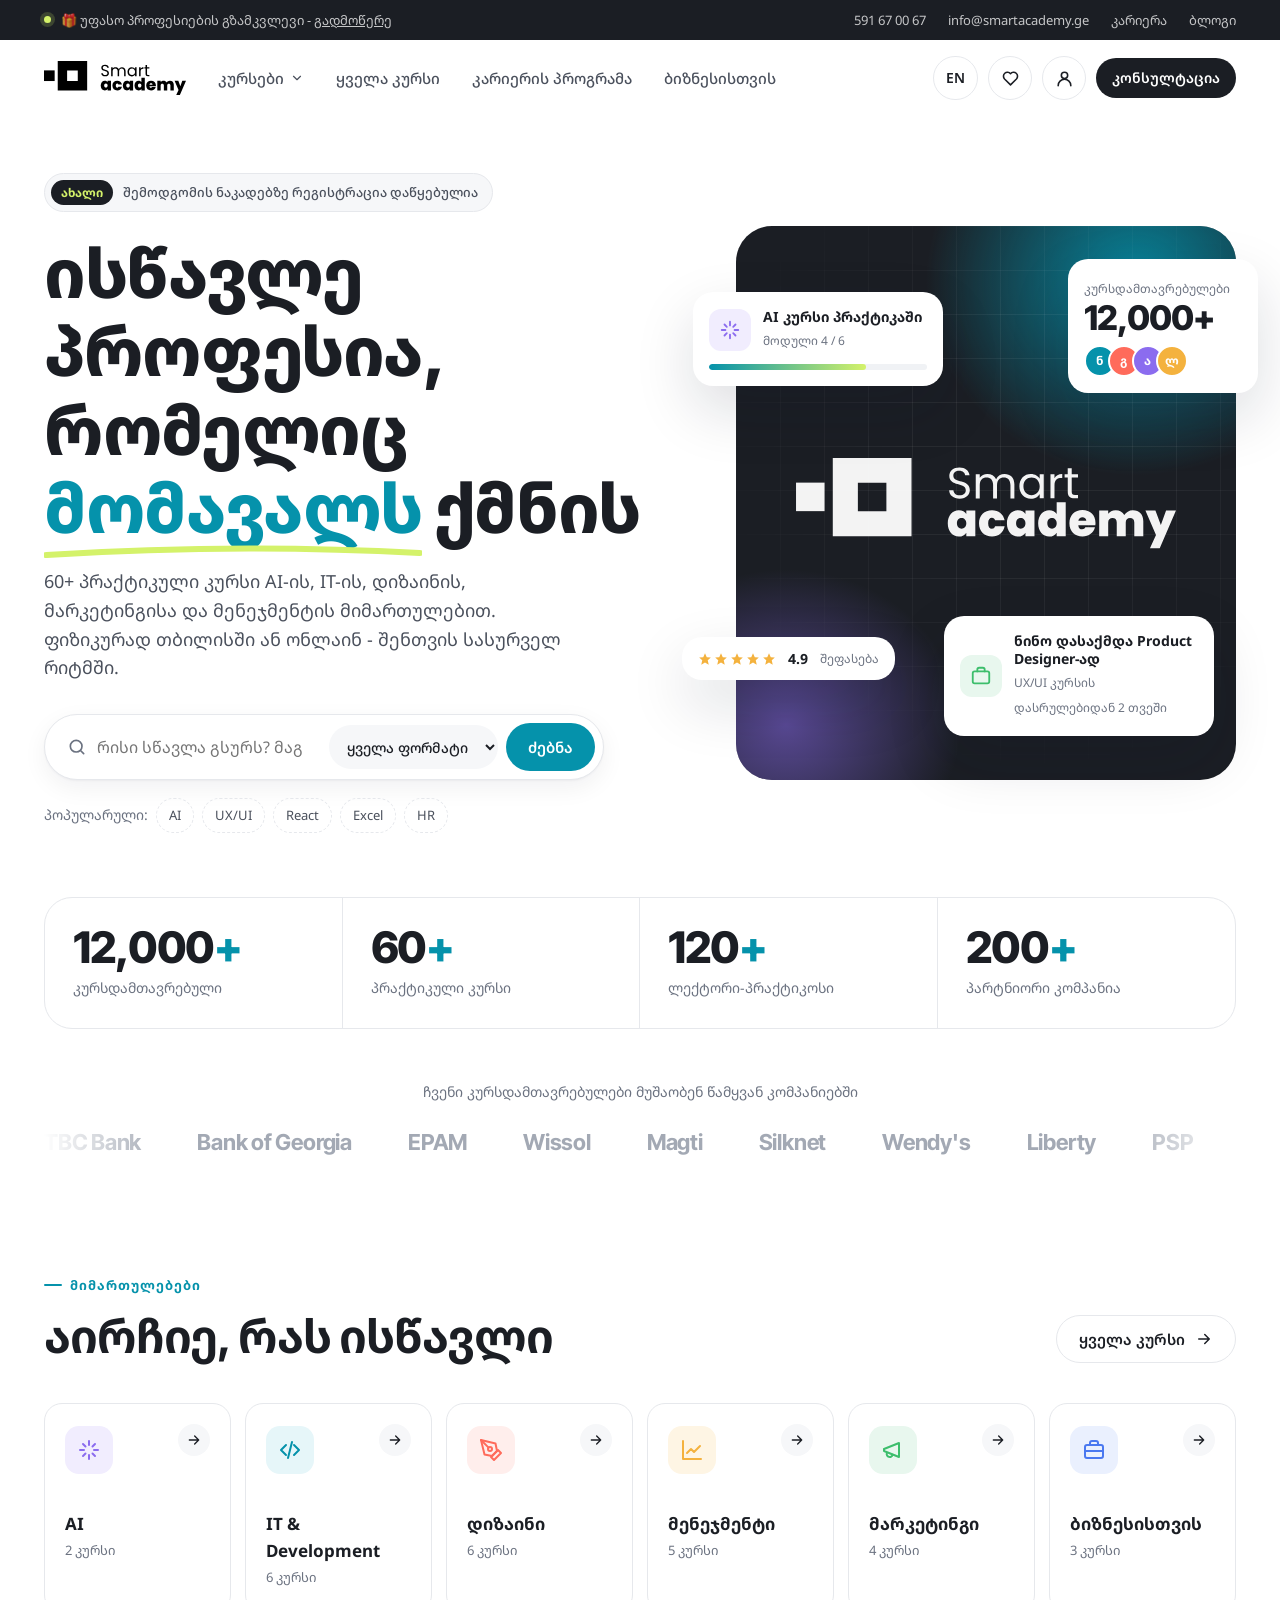
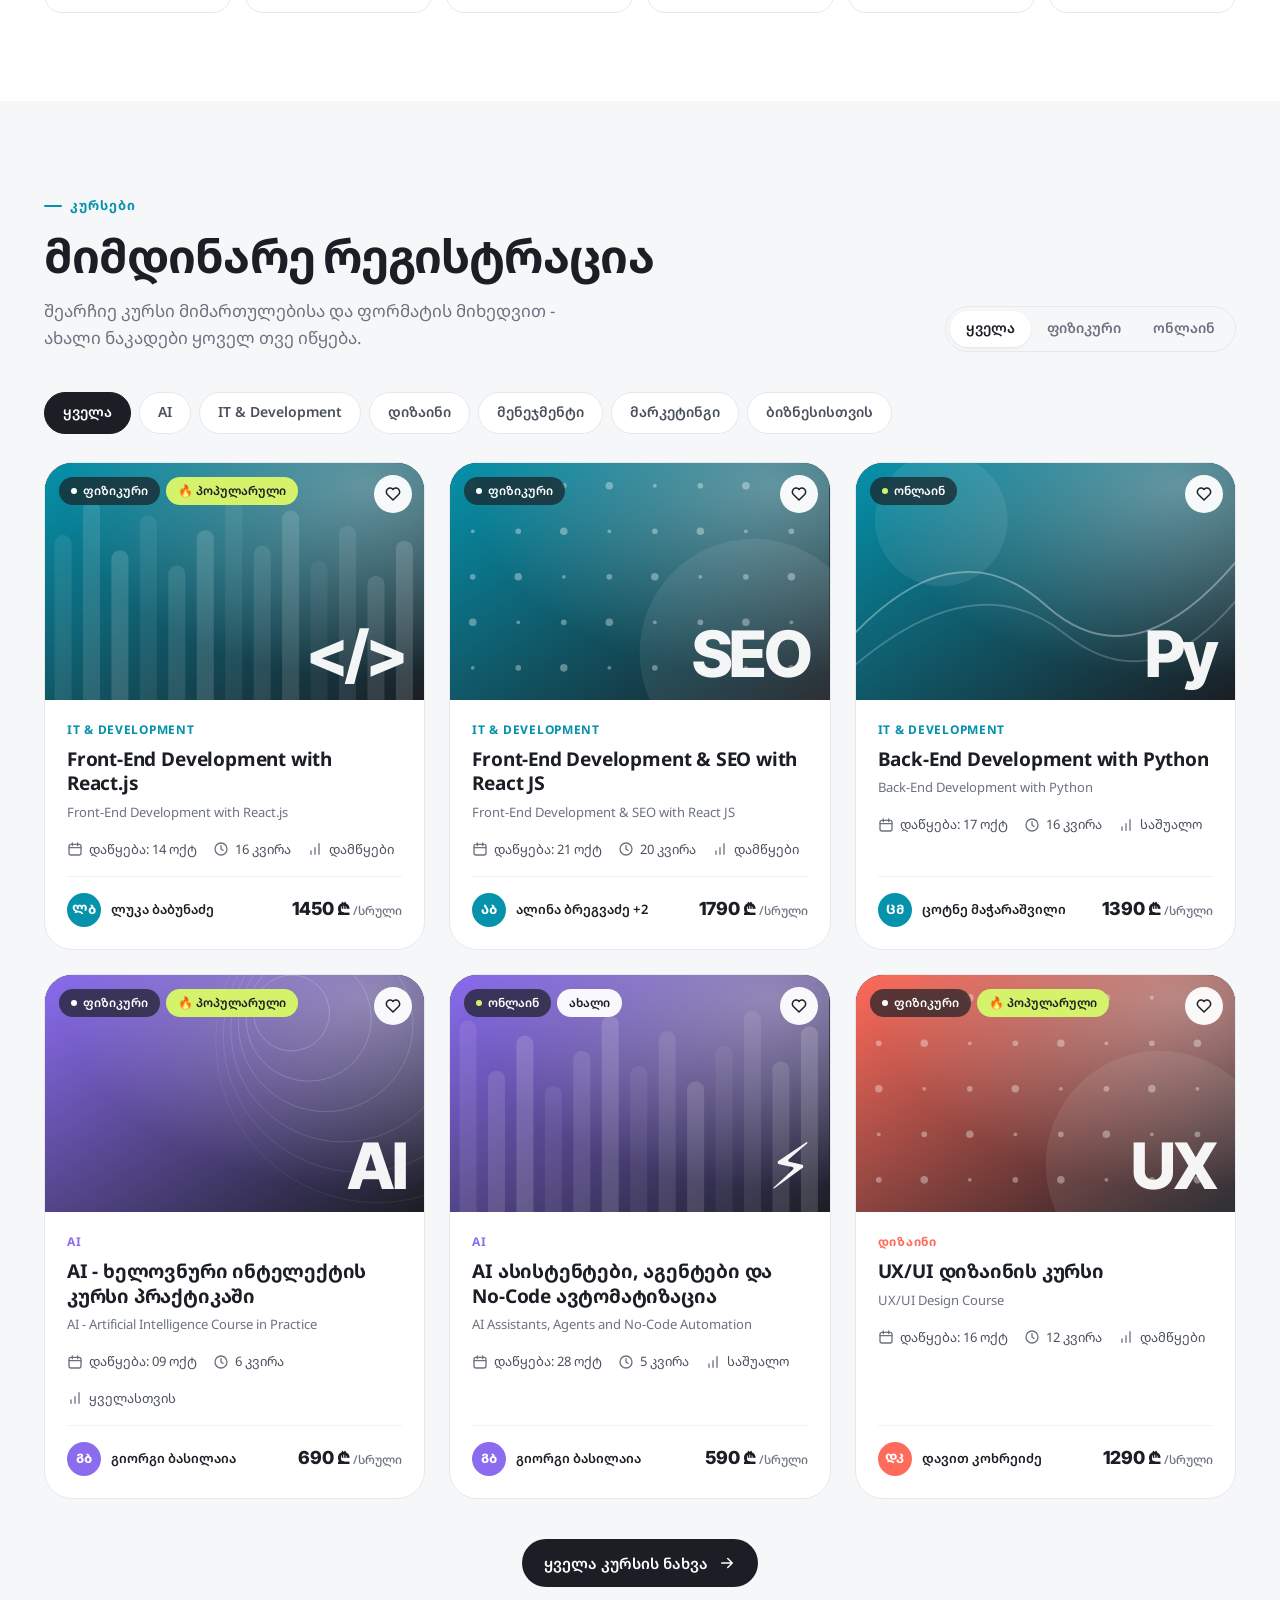
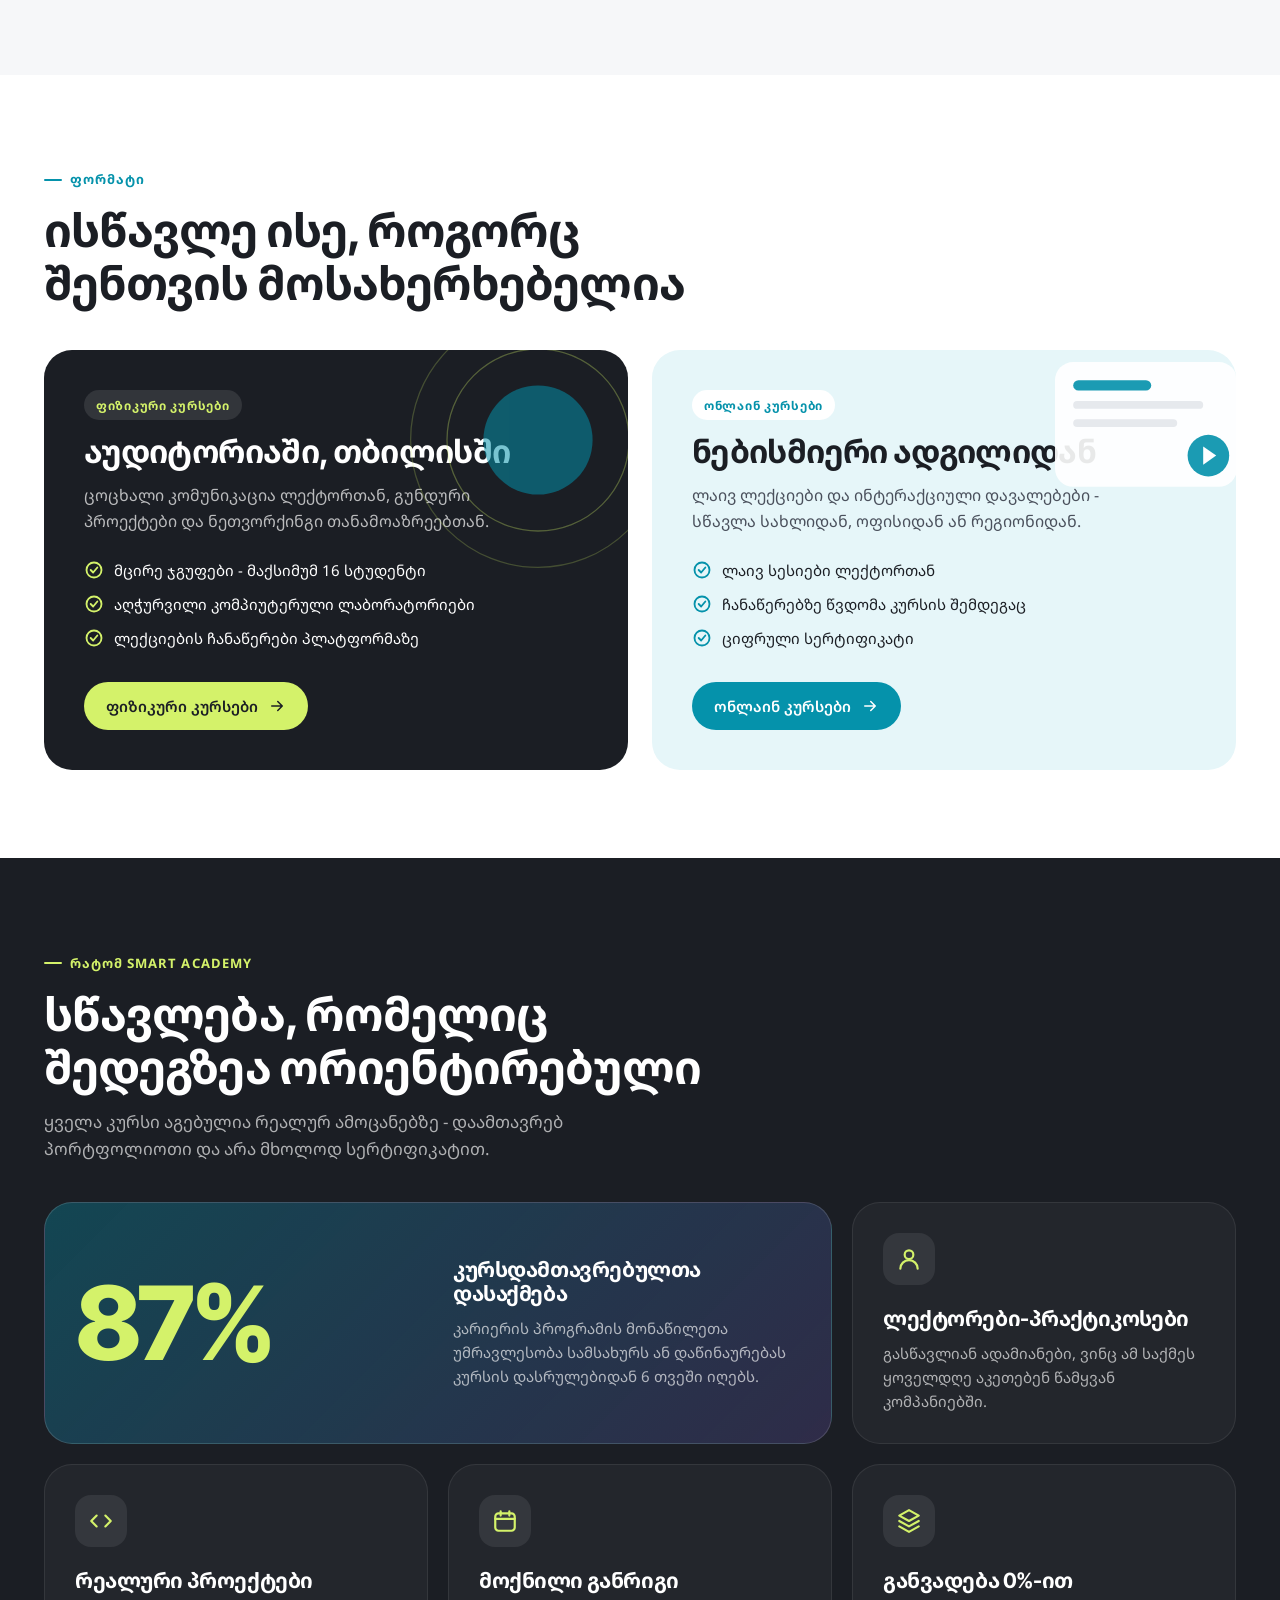
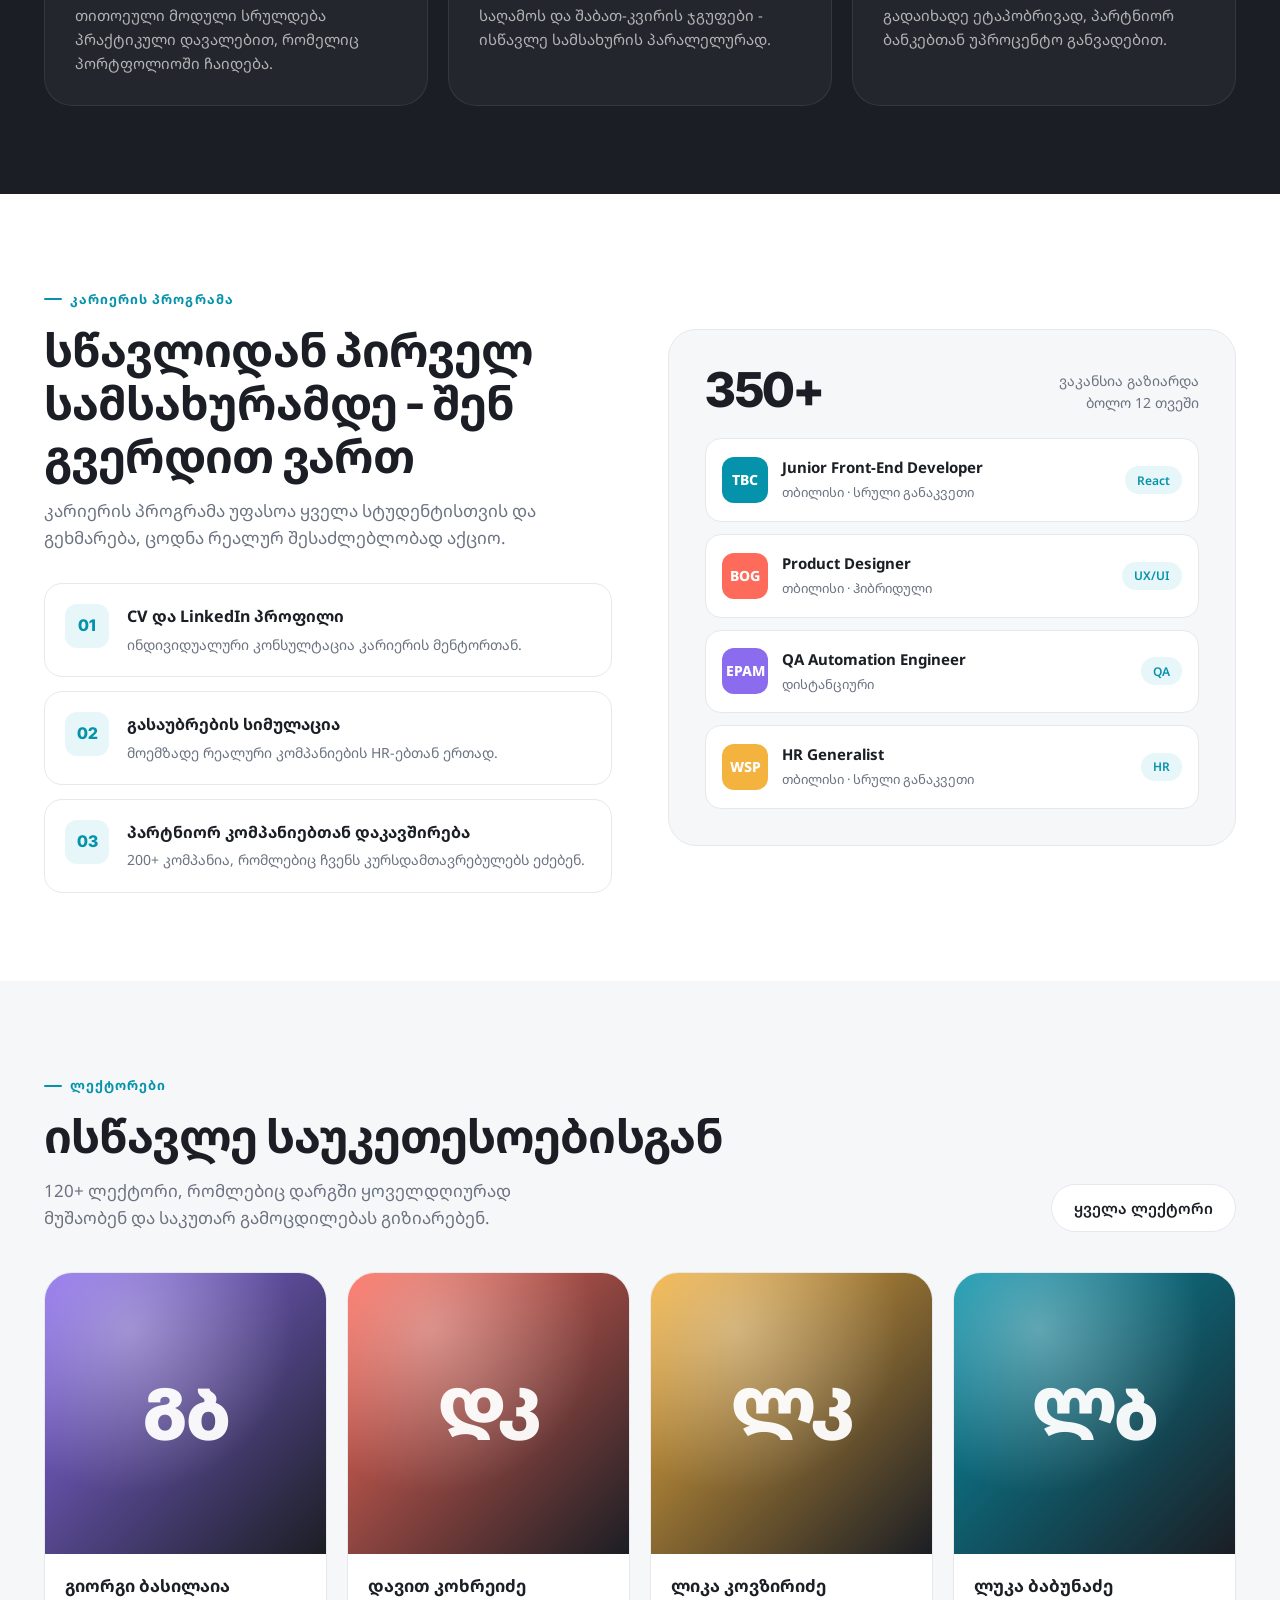
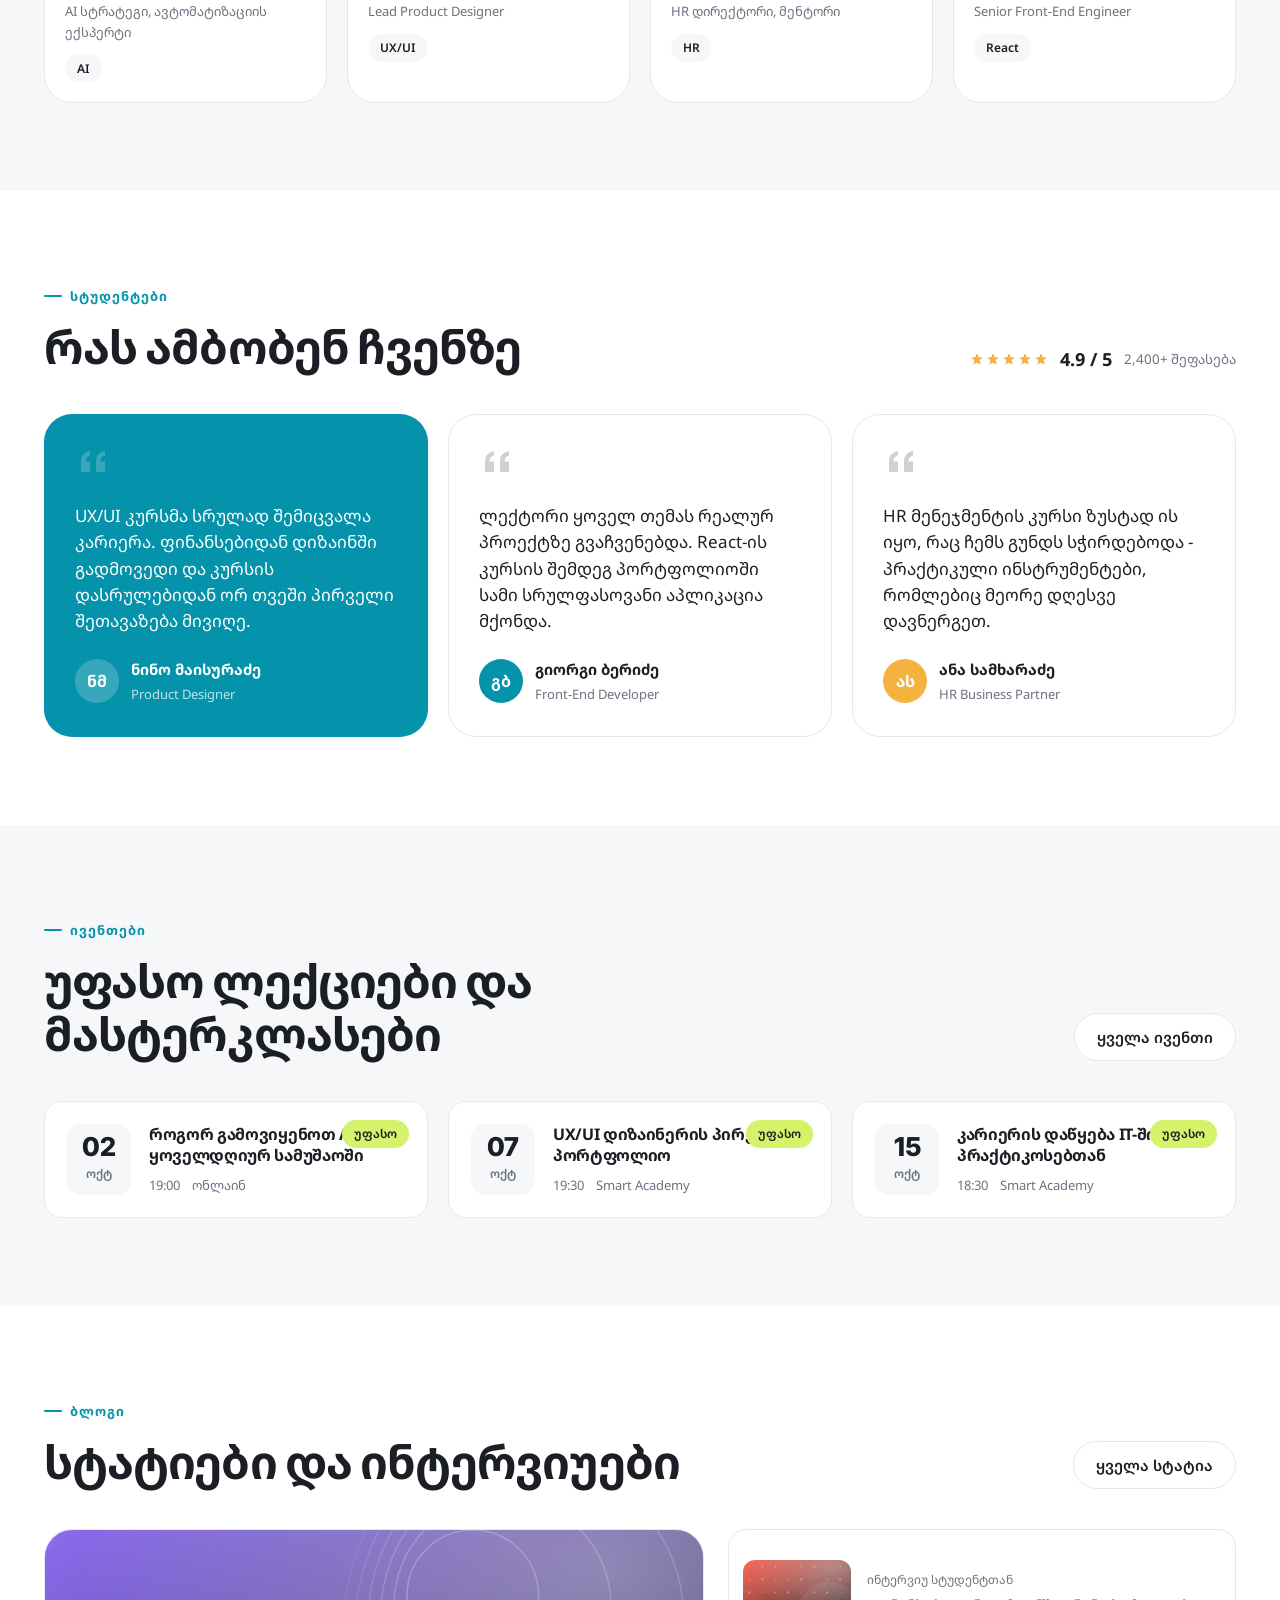
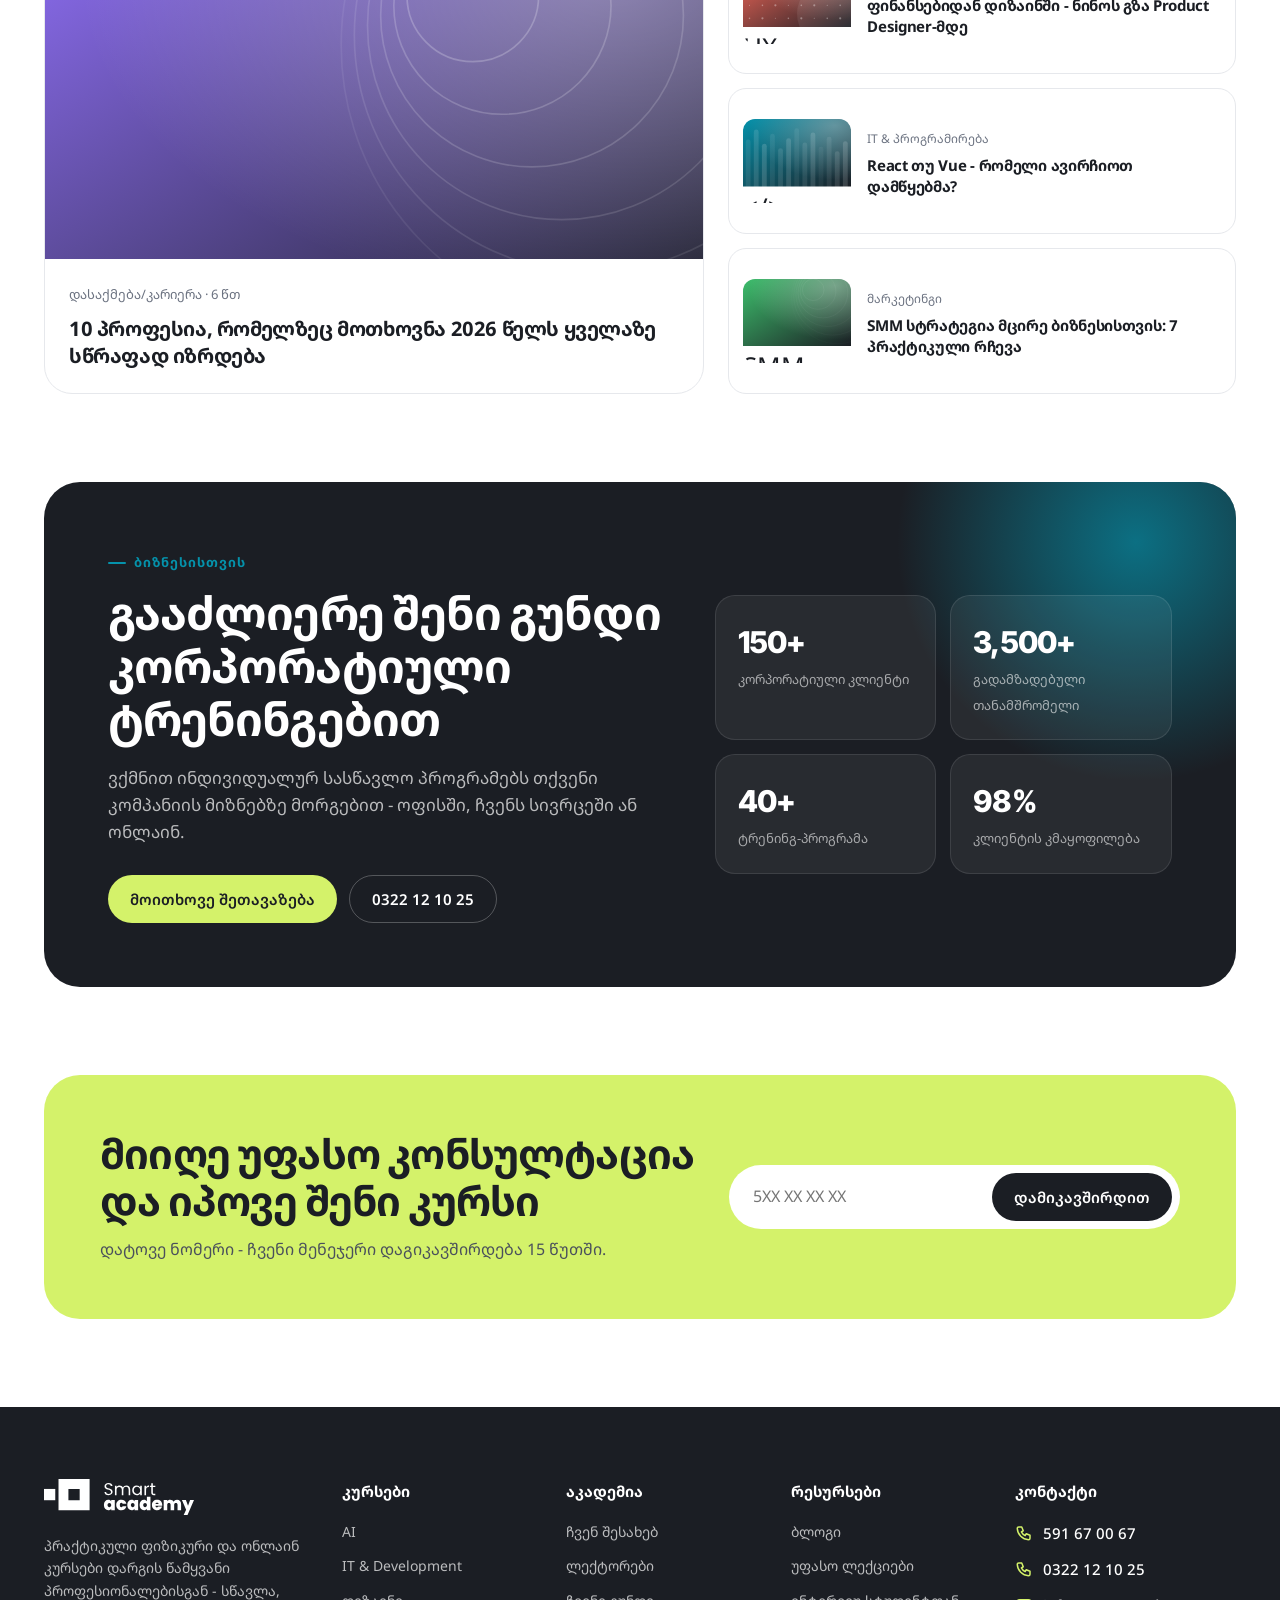
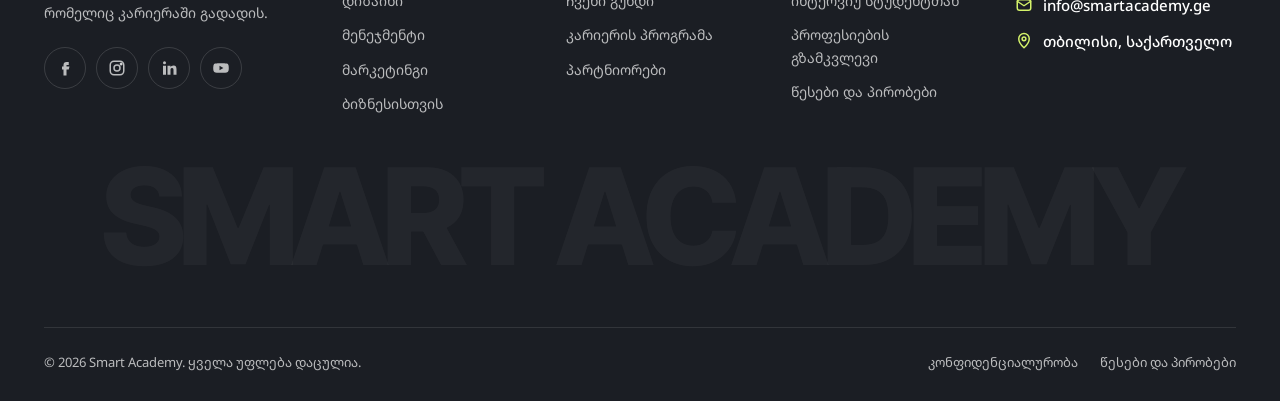
==== index.html @ 69d26c32 "Add Smart Academy website redesign Static, responsive redesign concept: homepage, course catalog wit" ====
<!doctype html>
<html lang="ka">
<head>
<meta charset="utf-8">
<meta name="viewport" content="width=device-width,initial-scale=1">
<title>Smart Academy - პრაქტიკული კურსები, რომლებიც კარიერაში გადადის</title>
<meta name="description" content="Smart Academy - ფიზიკური და ონლაინ კურსები AI, IT, დიზაინის, მარკეტინგისა და მენეჯმენტის მიმართულებით. ისწავლე დარგის წამყვანი პროფესიონალებისგან.">
<meta name="theme-color" content="#1B1E24">
<meta property="og:title" content="Smart Academy">
<meta property="og:description" content="პრაქტიკული ფიზიკური და ონლაინ კურსები დარგის წამყვანი პროფესიონალებისგან.">
<link rel="icon" href="assets/img/logo-bl.svg">
<link rel="preconnect" href="https://fonts.googleapis.com">
<link rel="preconnect" href="https://fonts.gstatic.com" crossorigin>
<link href="https://fonts.googleapis.com/css2?family=Inter+Tight:wght@500;600;700;800&family=Inter:wght@400;500;600;700&family=Noto+Sans+Georgian:wght@400;500;600;700;800&display=swap" rel="stylesheet">
<link rel="stylesheet" href="assets/css/app.css">
</head>
<body data-page="home">
<div id="site-header"></div>
<main>
  <!-- Hero -->
  <section class="hero">
    <div class="container hero-grid">
      <div>
        <span class="eyebrow"><span class="pill">ახალი</span> შემოდგომის ნაკადებზე რეგისტრაცია დაწყებულია</span>
        <h1>ისწავლე პროფესია, რომელიც <span class="hl">მომავალს<svg viewBox="0 0 300 14" preserveAspectRatio="none" aria-hidden="true"><path d="M2 10 Q 150 -2 298 8" fill="none" stroke="currentColor" stroke-width="6" stroke-linecap="round"/></svg></span> ქმნის</h1>
        <p class="lead">60+ პრაქტიკული კურსი AI-ის, IT-ის, დიზაინის, მარკეტინგისა და მენეჯმენტის მიმართულებით. ფიზიკურად თბილისში ან ონლაინ - შენთვის სასურველ რიტმში.</p>
        <form class="search" action="courses.html" role="search">
          <svg viewBox="0 0 24 24" fill="none" stroke="currentColor" stroke-width="2" stroke-linecap="round"><circle cx="11" cy="11" r="7"/><path d="m20 20-3.5-3.5"/></svg>
          <label class="sr-only" for="q">კურსის ძებნა</label>
          <input id="q" name="q" type="search" placeholder="რისი სწავლა გსურს? მაგ. UX/UI, Python, SMM" autocomplete="off">
          <select name="format" aria-label="ფორმატი"><option value="">ყველა ფორმატი</option><option value="offline">ფიზიკური</option><option value="online">ონლაინ</option></select>
          <button class="btn btn-primary" type="submit">ძებნა</button>
        </form>
        <div class="hero-tags">პოპულარული: <a href="courses.html?q=AI">AI</a><a href="courses.html?q=UX">UX/UI</a><a href="courses.html?q=React">React</a><a href="courses.html?q=Excel">Excel</a><a href="courses.html?q=HR">HR</a></div>
      </div>
      <div class="hero-visual" aria-hidden="true">
        <div class="hv-main"><div class="hv-grid"></div><img class="hv-logo" src="assets/img/logo-wt.svg" alt=""></div>
        <div class="hv-card c1"><div class="hv-row"><span class="hv-ic" style="background:#F1EDFE;color:#8B6CEF"><svg viewBox="0 0 24 24" fill="none" stroke="currentColor" stroke-width="2" stroke-linecap="round"><path d="M12 3v4M12 17v4M3 12h4M17 12h4M6 6l2.5 2.5M15.5 15.5 18 18M6 18l2.5-2.5M15.5 8.5 18 6"/></svg></span><div><b>AI კურსი პრაქტიკაში</b><small>მოდული 4 / 6</small></div></div><div class="hv-progress"><span></span></div></div>
        <div class="hv-card c2"><small>კურსდამთავრებულები</small><div class="hv-big">12,000+</div><div class="avatars" style="margin-top:10px"><span style="background:#0592AB">ნ</span><span style="background:#FF6B5B">გ</span><span style="background:#8B6CEF">ა</span><span style="background:#F4B23E">ლ</span></div></div>
        <div class="hv-card c3"><div class="hv-row"><span class="hv-ic" style="background:#E8F7EE;color:#3DBE6C"><svg viewBox="0 0 24 24" fill="none" stroke="currentColor" stroke-width="2" stroke-linecap="round" stroke-linejoin="round"><rect x="3" y="7" width="18" height="13" rx="2"/><path d="M8 7V5a2 2 0 0 1 2-2h4a2 2 0 0 1 2 2v2"/></svg></span><div><b>ნინო დასაქმდა Product Designer-ად</b><small>UX/UI კურსის დასრულებიდან 2 თვეში</small></div></div></div>
        <div class="hv-card c4"><div class="hv-row"><div class="stars"><svg viewBox="0 0 24 24" fill="currentColor"><path d="m12 2 3 7 7 .6-5.3 4.7L18.4 22 12 18l-6.4 4 1.7-7.7L2 9.6 9 9z"/></svg><svg viewBox="0 0 24 24" fill="currentColor"><path d="m12 2 3 7 7 .6-5.3 4.7L18.4 22 12 18l-6.4 4 1.7-7.7L2 9.6 9 9z"/></svg><svg viewBox="0 0 24 24" fill="currentColor"><path d="m12 2 3 7 7 .6-5.3 4.7L18.4 22 12 18l-6.4 4 1.7-7.7L2 9.6 9 9z"/></svg><svg viewBox="0 0 24 24" fill="currentColor"><path d="m12 2 3 7 7 .6-5.3 4.7L18.4 22 12 18l-6.4 4 1.7-7.7L2 9.6 9 9z"/></svg><svg viewBox="0 0 24 24" fill="currentColor"><path d="m12 2 3 7 7 .6-5.3 4.7L18.4 22 12 18l-6.4 4 1.7-7.7L2 9.6 9 9z"/></svg></div><b>4.9</b><small>შეფასება</small></div></div>
      </div>
    </div>
  </section>
  <!-- Stats -->
  <section class="stats">
    <div class="container">
      <div class="stats-grid reveal">
        <div class="stat"><div class="num" data-count="12000">12,000<em>+</em></div><p>კურსდამთავრებული</p></div>
        <div class="stat"><div class="num">60<em>+</em></div><p>პრაქტიკული კურსი</p></div>
        <div class="stat"><div class="num">120<em>+</em></div><p>ლექტორი-პრაქტიკოსი</p></div>
        <div class="stat"><div class="num">200<em>+</em></div><p>პარტნიორი კომპანია</p></div>
      </div>
    </div>
  </section>
  <!-- Partners -->
  <section class="partners">
    <div class="container">
      <p class="partners-label">ჩვენი კურსდამთავრებულები მუშაობენ წამყვან კომპანიებში</p>
      <div class="marquee"><div class="marquee-track" id="marquee"></div></div>
    </div>
  </section>
  <!-- Categories -->
  <section class="section">
    <div class="container">
      <div class="section-head reveal">
        <div><span class="kicker">მიმართულებები</span><h2>აირჩიე, რას ისწავლი</h2></div>
        <a class="btn btn-ghost" href="courses.html">ყველა კურსი <svg viewBox="0 0 24 24" fill="none" stroke="currentColor" stroke-width="2" stroke-linecap="round" stroke-linejoin="round"><path d="M5 12h14M13 6l6 6-6 6"/></svg></a>
      </div>
      <div class="cats" id="cats"></div>
    </div>
  </section>
  <!-- Featured courses -->
  <section class="section section-soft" id="courses">
    <div class="container">
      <div class="section-head reveal">
        <div><span class="kicker">კურსები</span><h2>მიმდინარე რეგისტრაცია</h2><p class="sub">შეარჩიე კურსი მიმართულებისა და ფორმატის მიხედვით - ახალი ნაკადები ყოველ თვე იწყება.</p></div>
        <div class="seg" role="tablist" aria-label="ფორმატი"><button class="active" data-format="">ყველა</button><button data-format="offline">ფიზიკური</button><button data-format="online">ონლაინ</button></div>
      </div>
      <div class="tabs reveal" id="home-tabs" style="margin-bottom:28px"></div>
      <div class="courses" id="home-courses"></div>
      <div class="center mt-40"><a class="btn btn-dark" href="courses.html">ყველა კურსის ნახვა <svg viewBox="0 0 24 24" fill="none" stroke="currentColor" stroke-width="2" stroke-linecap="round" stroke-linejoin="round"><path d="M5 12h14M13 6l6 6-6 6"/></svg></a></div>
    </div>
  </section>
  <!-- Formats -->
  <section class="section">
    <div class="container">
      <div class="section-head reveal"><div><span class="kicker">ფორმატი</span><h2>ისწავლე ისე, როგორც შენთვის მოსახერხებელია</h2></div></div>
      <div class="formats">
        <div class="format format-offline reveal">
          <svg class="deco" viewBox="0 0 200 200" aria-hidden="true"><circle cx="100" cy="100" r="98" fill="none" stroke="#D4F26A" stroke-opacity=".25"/><circle cx="100" cy="100" r="70" fill="none" stroke="#D4F26A" stroke-opacity=".35"/><circle cx="100" cy="100" r="42" fill="#0592AB" fill-opacity=".6"/></svg>
          <span class="format-label">ფიზიკური კურსები</span>
          <h3>აუდიტორიაში, თბილისში</h3>
          <p>ცოცხალი კომუნიკაცია ლექტორთან, გუნდური პროექტები და ნეთვორქინგი თანამოაზრეებთან.</p>
          <ul>
            <li><svg viewBox="0 0 24 24" fill="none" stroke="currentColor" stroke-width="2.2" stroke-linecap="round" stroke-linejoin="round"><circle cx="12" cy="12" r="9"/><path d="m8 12 3 3 5-6"/></svg>მცირე ჯგუფები - მაქსიმუმ 16 სტუდენტი</li>
            <li><svg viewBox="0 0 24 24" fill="none" stroke="currentColor" stroke-width="2.2" stroke-linecap="round" stroke-linejoin="round"><circle cx="12" cy="12" r="9"/><path d="m8 12 3 3 5-6"/></svg>აღჭურვილი კომპიუტერული ლაბორატორიები</li>
            <li><svg viewBox="0 0 24 24" fill="none" stroke="currentColor" stroke-width="2.2" stroke-linecap="round" stroke-linejoin="round"><circle cx="12" cy="12" r="9"/><path d="m8 12 3 3 5-6"/></svg>ლექციების ჩანაწერები პლატფორმაზე</li>
          </ul>
          <a class="btn btn-lime" href="courses.html?format=offline">ფიზიკური კურსები <svg viewBox="0 0 24 24" fill="none" stroke="currentColor" stroke-width="2" stroke-linecap="round" stroke-linejoin="round"><path d="M5 12h14M13 6l6 6-6 6"/></svg></a>
        </div>
        <div class="format format-online reveal">
          <svg class="deco" viewBox="0 0 200 200" aria-hidden="true"><rect x="30" y="40" width="140" height="96" rx="14" fill="#fff"/><rect x="44" y="54" width="60" height="8" rx="4" fill="#0592AB"/><rect x="44" y="70" width="100" height="6" rx="3" fill="#E6E8EC"/><rect x="44" y="84" width="80" height="6" rx="3" fill="#E6E8EC"/><circle cx="148" cy="112" r="16" fill="#0592AB"/><path d="m144 105 10 7-10 7z" fill="#fff"/></svg>
          <span class="format-label">ონლაინ კურსები</span>
          <h3>ნებისმიერი ადგილიდან</h3>
          <p>ლაივ ლექციები და ინტერაქციული დავალებები - სწავლა სახლიდან, ოფისიდან ან რეგიონიდან.</p>
          <ul>
            <li><svg viewBox="0 0 24 24" fill="none" stroke="currentColor" stroke-width="2.2" stroke-linecap="round" stroke-linejoin="round"><circle cx="12" cy="12" r="9"/><path d="m8 12 3 3 5-6"/></svg>ლაივ სესიები ლექტორთან</li>
            <li><svg viewBox="0 0 24 24" fill="none" stroke="currentColor" stroke-width="2.2" stroke-linecap="round" stroke-linejoin="round"><circle cx="12" cy="12" r="9"/><path d="m8 12 3 3 5-6"/></svg>ჩანაწერებზე წვდომა კურსის შემდეგაც</li>
            <li><svg viewBox="0 0 24 24" fill="none" stroke="currentColor" stroke-width="2.2" stroke-linecap="round" stroke-linejoin="round"><circle cx="12" cy="12" r="9"/><path d="m8 12 3 3 5-6"/></svg>ციფრული სერტიფიკატი</li>
          </ul>
          <a class="btn btn-primary" href="courses.html?format=online">ონლაინ კურსები <svg viewBox="0 0 24 24" fill="none" stroke="currentColor" stroke-width="2" stroke-linecap="round" stroke-linejoin="round"><path d="M5 12h14M13 6l6 6-6 6"/></svg></a>
        </div>
      </div>
    </div>
  </section>
  <!-- Why -->
  <section class="section section-dark">
    <div class="container">
      <div class="section-head reveal"><div><span class="kicker">რატომ Smart Academy</span><h2>სწავლება, რომელიც შედეგზეა ორიენტირებული</h2><p class="sub">ყველა კურსი აგებულია რეალურ ამოცანებზე - დაამთავრებ პორტფოლიოთი და არა მხოლოდ სერტიფიკატით.</p></div></div>
      <div class="why">
        <div class="why-card wide reveal"><div><div class="big-num">87%</div></div><div><h3>კურსდამთავრებულთა დასაქმება</h3><p>კარიერის პროგრამის მონაწილეთა უმრავლესობა სამსახურს ან დაწინაურებას კურსის დასრულებიდან 6 თვეში იღებს.</p></div></div>
        <div class="why-card reveal"><div class="ic"><svg viewBox="0 0 24 24" fill="none" stroke="currentColor" stroke-width="2" stroke-linecap="round" stroke-linejoin="round"><circle cx="12" cy="8" r="4"/><path d="M4 21a8 8 0 0 1 16 0"/></svg></div><h3>ლექტორები-პრაქტიკოსები</h3><p>გასწავლიან ადამიანები, ვინც ამ საქმეს ყოველდღე აკეთებენ წამყვან კომპანიებში.</p></div>
        <div class="why-card reveal"><div class="ic"><svg viewBox="0 0 24 24" fill="none" stroke="currentColor" stroke-width="2" stroke-linecap="round" stroke-linejoin="round"><path d="m8 7-5 5 5 5M16 7l5 5-5 5"/></svg></div><h3>რეალური პროექტები</h3><p>თითოეული მოდული სრულდება პრაქტიკული დავალებით, რომელიც პორტფოლიოში ჩაიდება.</p></div>
        <div class="why-card reveal"><div class="ic"><svg viewBox="0 0 24 24" fill="none" stroke="currentColor" stroke-width="2" stroke-linecap="round" stroke-linejoin="round"><rect x="3" y="5" width="18" height="16" rx="3"/><path d="M8 3v4M16 3v4M3 10h18"/></svg></div><h3>მოქნილი განრიგი</h3><p>საღამოს და შაბათ-კვირის ჯგუფები - ისწავლე სამსახურის პარალელურად.</p></div>
        <div class="why-card reveal"><div class="ic"><svg viewBox="0 0 24 24" fill="none" stroke="currentColor" stroke-width="2" stroke-linecap="round" stroke-linejoin="round"><path d="M12 2 3 7l9 5 9-5-9-5Z"/><path d="M3 17l9 5 9-5M3 12l9 5 9-5"/></svg></div><h3>განვადება 0%-ით</h3><p>გადაიხადე ეტაპობრივად, პარტნიორ ბანკებთან უპროცენტო განვადებით.</p></div>
      </div>
    </div>
  </section>
  <!-- Career -->
  <section class="section" id="career">
    <div class="container career">
      <div class="reveal">
        <span class="kicker">კარიერის პროგრამა</span>
        <h2 class="h2">სწავლიდან პირველ სამსახურამდე - შენ გვერდით ვართ</h2>
        <p class="sub" style="color:var(--muted);margin-top:14px;font-size:17px">კარიერის პროგრამა უფასოა ყველა სტუდენტისთვის და გეხმარება, ცოდნა რეალურ შესაძლებლობად აქციო.</p>
        <div class="steps">
          <div class="step"><span class="n">01</span><div><b>CV და LinkedIn პროფილი</b><p>ინდივიდუალური კონსულტაცია კარიერის მენტორთან.</p></div></div>
          <div class="step"><span class="n">02</span><div><b>გასაუბრების სიმულაცია</b><p>მოემზადე რეალური კომპანიების HR-ებთან ერთად.</p></div></div>
          <div class="step"><span class="n">03</span><div><b>პარტნიორ კომპანიებთან დაკავშირება</b><p>200+ კომპანია, რომლებიც ჩვენს კურსდამთავრებულებს ეძებენ.</p></div></div>
        </div>
      </div>
      <div class="career-visual reveal">
        <div class="kpi"><b>350+</b><small>ვაკანსია გაზიარდა ბოლო 12 თვეში</small></div>
        <div class="job"><span class="logo-box" style="background:#0592AB">TBC</span><div><b>Junior Front-End Developer</b><small>თბილისი · სრული განაკვეთი</small></div><span class="chip">React</span></div>
        <div class="job"><span class="logo-box" style="background:#FF6B5B">BOG</span><div><b>Product Designer</b><small>თბილისი · ჰიბრიდული</small></div><span class="chip">UX/UI</span></div>
        <div class="job"><span class="logo-box" style="background:#8B6CEF">EPAM</span><div><b>QA Automation Engineer</b><small>დისტანციური</small></div><span class="chip">QA</span></div>
        <div class="job"><span class="logo-box" style="background:#F4B23E">WSP</span><div><b>HR Generalist</b><small>თბილისი · სრული განაკვეთი</small></div><span class="chip">HR</span></div>
      </div>
    </div>
  </section>
  <!-- Lecturers -->
  <section class="section section-soft" id="lecturers">
    <div class="container">
      <div class="section-head reveal"><div><span class="kicker">ლექტორები</span><h2>ისწავლე საუკეთესოებისგან</h2><p class="sub">120+ ლექტორი, რომლებიც დარგში ყოველდღიურად მუშაობენ და საკუთარ გამოცდილებას გიზიარებენ.</p></div><a class="btn btn-ghost" href="#">ყველა ლექტორი</a></div>
      <div class="lecturers" id="lecturers-grid"></div>
    </div>
  </section>
  <!-- Testimonials -->
  <section class="section">
    <div class="container">
      <div class="section-head reveal"><div><span class="kicker">სტუდენტები</span><h2>რას ამბობენ ჩვენზე</h2></div><div class="hv-row"><div class="stars"><svg viewBox="0 0 24 24" fill="currentColor"><path d="m12 2 3 7 7 .6-5.3 4.7L18.4 22 12 18l-6.4 4 1.7-7.7L2 9.6 9 9z"/></svg><svg viewBox="0 0 24 24" fill="currentColor"><path d="m12 2 3 7 7 .6-5.3 4.7L18.4 22 12 18l-6.4 4 1.7-7.7L2 9.6 9 9z"/></svg><svg viewBox="0 0 24 24" fill="currentColor"><path d="m12 2 3 7 7 .6-5.3 4.7L18.4 22 12 18l-6.4 4 1.7-7.7L2 9.6 9 9z"/></svg><svg viewBox="0 0 24 24" fill="currentColor"><path d="m12 2 3 7 7 .6-5.3 4.7L18.4 22 12 18l-6.4 4 1.7-7.7L2 9.6 9 9z"/></svg><svg viewBox="0 0 24 24" fill="currentColor"><path d="m12 2 3 7 7 .6-5.3 4.7L18.4 22 12 18l-6.4 4 1.7-7.7L2 9.6 9 9z"/></svg></div><b style="font-size:18px">4.9 / 5</b><small style="color:var(--muted)">2,400+ შეფასება</small></div></div>
      <div class="testi">
        <figure class="quote featured reveal" style="margin:0"><svg class="qmark" viewBox="0 0 24 24" fill="currentColor"><path d="M4 18V11c0-4 2-6 6-7v3c-2 .6-3 2-3 4h3v7H4Zm10 0V11c0-4 2-6 6-7v3c-2 .6-3 2-3 4h3v7h-6Z"/></svg><p>UX/UI კურსმა სრულად შემიცვალა კარიერა. ფინანსებიდან დიზაინში გადმოვედი და კურსის დასრულებიდან ორ თვეში პირველი შეთავაზება მივიღე.</p><figcaption class="who"><span class="av" style="background:rgba(255,255,255,.2)">ნმ</span><span><b>ნინო მაისურაძე</b><small>Product Designer</small></span></figcaption></figure>
        <figure class="quote reveal" style="margin:0"><svg class="qmark" viewBox="0 0 24 24" fill="currentColor"><path d="M4 18V11c0-4 2-6 6-7v3c-2 .6-3 2-3 4h3v7H4Zm10 0V11c0-4 2-6 6-7v3c-2 .6-3 2-3 4h3v7h-6Z"/></svg><p>ლექტორი ყოველ თემას რეალურ პროექტზე გვაჩვენებდა. React-ის კურსის შემდეგ პორტფოლიოში სამი სრულფასოვანი აპლიკაცია მქონდა.</p><figcaption class="who"><span class="av" style="background:#0592AB">გბ</span><span><b>გიორგი ბერიძე</b><small>Front-End Developer</small></span></figcaption></figure>
        <figure class="quote reveal" style="margin:0"><svg class="qmark" viewBox="0 0 24 24" fill="currentColor"><path d="M4 18V11c0-4 2-6 6-7v3c-2 .6-3 2-3 4h3v7H4Zm10 0V11c0-4 2-6 6-7v3c-2 .6-3 2-3 4h3v7h-6Z"/></svg><p>HR მენეჯმენტის კურსი ზუსტად ის იყო, რაც ჩემს გუნდს სჭირდებოდა - პრაქტიკული ინსტრუმენტები, რომლებიც მეორე დღესვე დავნერგეთ.</p><figcaption class="who"><span class="av" style="background:#F4B23E">ას</span><span><b>ანა სამხარაძე</b><small>HR Business Partner</small></span></figcaption></figure>
      </div>
    </div>
  </section>
  <!-- Events -->
  <section class="section section-soft" id="events">
    <div class="container">
      <div class="section-head reveal"><div><span class="kicker">ივენთები</span><h2>უფასო ლექციები და მასტერკლასები</h2></div><a class="btn btn-ghost" href="#">ყველა ივენთი</a></div>
      <div class="events">
        <a class="event reveal" href="#"><div class="date"><b>02</b><small>ოქტ</small></div><div><h4>როგორ გამოვიყენოთ AI ყოველდღიურ სამუშაოში</h4><div class="meta"><span>19:00</span><span>ონლაინ</span></div></div><span class="chip chip-lime">უფასო</span></a>
        <a class="event reveal" href="#"><div class="date"><b>07</b><small>ოქტ</small></div><div><h4>UX/UI დიზაინერის პირველი პორტფოლიო</h4><div class="meta"><span>19:30</span><span>Smart Academy</span></div></div><span class="chip chip-lime">უფასო</span></a>
        <a class="event reveal" href="#"><div class="date"><b>15</b><small>ოქტ</small></div><div><h4>კარიერის დაწყება IT-ში: Q&A პრაქტიკოსებთან</h4><div class="meta"><span>18:30</span><span>Smart Academy</span></div></div><span class="chip chip-lime">უფასო</span></a>
      </div>
    </div>
  </section>
  <!-- Blog -->
  <section class="section" id="blog">
    <div class="container">
      <div class="section-head reveal"><div><span class="kicker">ბლოგი</span><h2>სტატიები და ინტერვიუები</h2></div><a class="btn btn-ghost" href="#">ყველა სტატია</a></div>
      <div class="blog">
        <a class="post reveal" href="#"><div class="thumb" data-thumb="4"></div><div class="post-body"><small>დასაქმება/კარიერა · 6 წთ</small><h4>10 პროფესია, რომელზეც მოთხოვნა 2026 წელს ყველაზე სწრაფად იზრდება</h4></div></a>
        <div class="post-list">
          <a class="post-sm reveal" href="#"><div class="thumb" data-thumb="6"></div><div><small>ინტერვიუ სტუდენტთან</small><h4>ფინანსებიდან დიზაინში - ნინოს გზა Product Designer-მდე</h4></div></a>
          <a class="post-sm reveal" href="#"><div class="thumb" data-thumb="1"></div><div><small>IT & პროგრამირება</small><h4>React თუ Vue - რომელი ავირჩიოთ დამწყებმა?</h4></div></a>
          <a class="post-sm reveal" href="#"><div class="thumb" data-thumb="12"></div><div><small>მარკეტინგი</small><h4>SMM სტრატეგია მცირე ბიზნესისთვის: 7 პრაქტიკული რჩევა</h4></div></a>
        </div>
      </div>
    </div>
  </section>
  <!-- B2B -->
  <section class="section" id="business" style="padding-top:0">
    <div class="container">
      <div class="b2b reveal">
        <div><span class="kicker">ბიზნესისთვის</span><h2>გააძლიერე შენი გუნდი კორპორატიული ტრენინგებით</h2><p>ვქმნით ინდივიდუალურ სასწავლო პროგრამებს თქვენი კომპანიის მიზნებზე მორგებით - ოფისში, ჩვენს სივრცეში ან ონლაინ.</p><div class="b2b-actions"><a class="btn btn-lime" href="#contact">მოითხოვე შეთავაზება</a><a class="btn btn-ghost-light" href="tel:+995322121025">0322 12 10 25</a></div></div>
        <div class="b2b-list"><div class="b2b-item"><b>150+</b><small>კორპორატიული კლიენტი</small></div><div class="b2b-item"><b>3,500+</b><small>გადამზადებული თანამშრომელი</small></div><div class="b2b-item"><b>40+</b><small>ტრენინგ-პროგრამა</small></div><div class="b2b-item"><b>98%</b><small>კლიენტის კმაყოფილება</small></div></div>
      </div>
    </div>
  </section>
  <!-- CTA -->
  <section style="padding-bottom:0">
    <div class="container">
      <div class="cta reveal">
        <div><h2>მიიღე უფასო კონსულტაცია და იპოვე შენი კურსი</h2><p>დატოვე ნომერი - ჩვენი მენეჯერი დაგიკავშირდება 15 წუთში.</p></div>
        <form id="lead-form"><label class="sr-only" for="lead">ტელეფონი</label><input id="lead" type="tel" placeholder="5XX XX XX XX" required pattern="[0-9 +]{9,16}"><button class="btn btn-dark" type="submit">დამიკავშირდით</button></form>
      </div>
    </div>
  </section>
</main>
<div id="site-footer"></div>
<script src="assets/js/data.js"></script>
<script src="assets/js/app.js"></script>
<script>
document.addEventListener("sa:ready",function(){
  var SA=window.SA;
  document.getElementById("cats").innerHTML=SA.categories.map(function(c){var n=SA.courses.filter(function(x){return x.cat===c.id}).length;return '<a class="cat reveal" href="courses.html?cat='+c.id+'"><span class="ic" style="background:'+c.bg+';color:'+c.color+'">'+SA.icon(c.icon)+'</span><span class="arrow">'+SA.icon("arrow")+'</span><span><b>'+c.name+'</b><small>'+n+' კურსი</small></span></a>'}).join("");
  var partners=["TBC Bank","Bank of Georgia","EPAM","Wissol","Magti","Silknet","Wendy's","Liberty","PSP","GPC","Aversi","Nikora","Adjarabet","Crystal"];
  document.getElementById("marquee").innerHTML=partners.concat(partners).map(function(p){return "<span>"+p+"</span>"}).join("");
  var state={cat:"",format:""};
  var tabs=[{id:"",name:"ყველა"}].concat(SA.categories);
  document.getElementById("home-tabs").innerHTML=tabs.map(function(t,i){return '<button class="tab'+(i?"":" active")+'" data-cat="'+t.id+'">'+t.name+'</button>'}).join("");
  function render(){
    var list=SA.courses.filter(function(c){return (!state.cat||c.cat===state.cat)&&(!state.format||c.format===state.format)});
    var el=document.getElementById("home-courses");
    el.innerHTML=list.length?list.slice(0,6).map(SA.card).join(""):'<div class="empty">ამ ფილტრით კურსი ვერ მოიძებნა</div>';
    SA.observe(el);
  }
  document.getElementById("home-tabs").addEventListener("click",function(e){var b=e.target.closest(".tab");if(!b)return;this.querySelectorAll(".tab").forEach(function(x){x.classList.toggle("active",x===b)});state.cat=b.getAttribute("data-cat");render()});
  document.querySelector(".seg").addEventListener("click",function(e){var b=e.target.closest("button");if(!b)return;this.querySelectorAll("button").forEach(function(x){x.classList.toggle("active",x===b)});state.format=b.getAttribute("data-format");render()});
  render();
  document.getElementById("lecturers-grid").innerHTML=SA.lecturers.map(function(l){return '<a class="lect reveal" href="#"><div class="ph" style="background:linear-gradient(135deg,'+l.color+',#1B1E24)"><span>'+SA.initials(l.name)+'</span></div><div class="lect-body"><b>'+l.name+'</b><small>'+l.role+'</small><span class="chip">'+l.tag+'</span></div></a>'}).join("");
  document.querySelectorAll("[data-thumb]").forEach(function(t){var c=SA.courses.filter(function(x){return x.id===+t.getAttribute("data-thumb")})[0];t.innerHTML=SA.cover(c)});
  document.getElementById("lead-form").addEventListener("submit",function(e){e.preventDefault();this.reset();SA.toast("მადლობა! მალე დაგიკავშირდებით")});
});
</script>
</body>
</html>
---- assets/css/app.css ----
/* Smart Academy - redesign 2026 */
:root{
  --ink:#1B1E24;
  --ink-2:#2A2E37;
  --ink-soft:#4A505C;
  --muted:#6B7280;
  --line:#E6E8EC;
  --line-2:#F0F2F5;
  --bg:#FFFFFF;
  --bg-soft:#F6F7F9;
  --brand:#0592AB;
  --brand-600:#047A8F;
  --brand-50:#E6F6F9;
  --lime:#D4F26A;
  --coral:#FF6B5B;
  --violet:#8B6CEF;
  --amber:#F4B23E;
  --green:#3DBE6C;
  --blue:#4A78F0;
  --radius:18px;
  --radius-sm:12px;
  --radius-lg:28px;
  --shadow:0 1px 2px rgba(16,24,40,.04),0 8px 24px rgba(16,24,40,.06);
  --shadow-lg:0 24px 60px rgba(16,24,40,.14);
  --container:1240px;
  --font:"Noto Sans Georgian","Inter",system-ui,-apple-system,"Segoe UI",sans-serif;
  --font-display:"Inter Tight","Noto Sans Georgian",system-ui,sans-serif;
}
*,*::before,*::after{box-sizing:border-box}
html{scroll-behavior:smooth;-webkit-text-size-adjust:100%}
body{margin:0;font-family:var(--font);color:var(--ink);background:var(--bg);font-size:16px;line-height:1.6;-webkit-font-smoothing:antialiased;overflow-x:hidden}
img,svg{display:block;max-width:100%}
a{color:inherit;text-decoration:none}
button{font:inherit;color:inherit;cursor:pointer;border:0;background:none}
input,select{font:inherit;color:inherit}
h1,h2,h3,h4{font-family:var(--font-display);line-height:1.15;margin:0;letter-spacing:-.02em;font-weight:700}
p{margin:0}
.container{width:100%;max-width:var(--container);margin:0 auto;padding:0 24px}
.sr-only{position:absolute;width:1px;height:1px;overflow:hidden;clip:rect(0 0 0 0)}
:focus-visible{outline:2px solid var(--brand);outline-offset:3px;border-radius:6px}

/* Buttons */
.btn{display:inline-flex;align-items:center;justify-content:center;gap:10px;height:48px;padding:0 22px;border-radius:999px;font-weight:600;font-size:15px;transition:transform .2s,background .2s,color .2s,box-shadow .2s;white-space:nowrap}
.btn svg{width:18px;height:18px}
.btn-primary{background:var(--brand);color:#fff}
.btn-primary:hover{background:var(--brand-600);transform:translateY(-1px);box-shadow:0 10px 24px rgba(5,146,171,.3)}
.btn-dark{background:var(--ink);color:#fff}
.btn-dark:hover{background:#000;transform:translateY(-1px)}
.btn-light{background:#fff;color:var(--ink)}
.btn-light:hover{transform:translateY(-1px);box-shadow:var(--shadow)}
.btn-ghost{border:1px solid var(--line);background:#fff}
.btn-ghost:hover{border-color:var(--ink)}
.btn-ghost-light{border:1px solid rgba(255,255,255,.25);color:#fff}
.btn-ghost-light:hover{background:rgba(255,255,255,.08)}
.btn-lime{background:var(--lime);color:var(--ink)}
.btn-lime:hover{transform:translateY(-1px);box-shadow:0 10px 24px rgba(212,242,106,.35)}
.btn-sm{height:40px;padding:0 16px;font-size:14px}

/* Top bar */
.topbar{background:var(--ink);color:rgba(255,255,255,.75);font-size:13px}
.topbar .container{display:flex;align-items:center;justify-content:space-between;height:40px;gap:16px}
.topbar a:hover{color:#fff}
.topbar-links{display:flex;gap:22px;align-items:center}
.topbar-promo{display:flex;align-items:center;gap:10px}
.topbar-promo .dot{width:7px;height:7px;border-radius:50%;background:var(--lime);box-shadow:0 0 0 4px rgba(212,242,106,.18)}

/* Header */
.header{position:sticky;top:0;z-index:50;background:rgba(255,255,255,.86);backdrop-filter:saturate(180%) blur(16px);-webkit-backdrop-filter:saturate(180%) blur(16px);border-bottom:1px solid transparent;transition:border-color .2s}
.header.scrolled{border-bottom-color:var(--line)}
.header .container{display:flex;align-items:center;height:76px;gap:28px}
.logo img{height:34px;width:auto}
.nav{display:flex;align-items:center;gap:4px;margin-right:auto}
.nav>a,.nav>.has-mega>button{display:flex;align-items:center;gap:6px;padding:10px 14px;border-radius:999px;font-size:15px;font-weight:500;color:var(--ink-soft);transition:background .2s,color .2s}
.nav>a:hover,.nav>.has-mega>button:hover,.nav>a.active{color:var(--ink);background:var(--bg-soft)}
.nav svg{width:14px;height:14px;transition:transform .2s}
.has-mega{position:relative}
.has-mega:hover>button svg,.has-mega:focus-within>button svg{transform:rotate(180deg)}
.mega{position:absolute;top:calc(100% + 12px);left:-120px;width:720px;background:#fff;border:1px solid var(--line);border-radius:var(--radius-lg);box-shadow:var(--shadow-lg);padding:14px;display:grid;grid-template-columns:1.25fr 1fr;gap:14px;opacity:0;visibility:hidden;transform:translateY(8px);transition:.2s}
.mega::before{content:"";position:absolute;left:0;right:0;top:-14px;height:14px}
.has-mega:hover .mega,.has-mega:focus-within .mega{opacity:1;visibility:visible;transform:none}
.mega-list{display:grid;grid-template-columns:1fr 1fr;gap:4px}
.mega-item{display:flex;gap:12px;align-items:center;padding:12px;border-radius:14px;transition:background .15s}
.mega-item:hover{background:var(--bg-soft)}
.mega-item .ic{width:40px;height:40px;border-radius:12px;display:grid;place-items:center;flex:none}
.mega-item .ic svg{width:20px;height:20px}
.mega-item b{display:block;font-size:14px;font-weight:600}
.mega-item small{display:block;color:var(--muted);font-size:12px}
.mega-feature{background:var(--ink);color:#fff;border-radius:20px;padding:22px;display:flex;flex-direction:column;justify-content:space-between;position:relative;overflow:hidden;min-height:240px}
.mega-feature::after{content:"";position:absolute;right:-60px;bottom:-60px;width:200px;height:200px;border-radius:50%;background:radial-gradient(circle,var(--brand),transparent 70%);opacity:.7}
.mega-feature .tag{font-size:12px;color:var(--lime);font-weight:600;letter-spacing:.04em;text-transform:uppercase}
.mega-feature h4{font-size:20px;margin:10px 0 8px}
.mega-feature p{font-size:14px;color:rgba(255,255,255,.7)}
.mega-feature a{position:relative;z-index:1;margin-top:18px;align-self:flex-start}
.header-actions{display:flex;align-items:center;gap:10px}
.icon-btn{width:44px;height:44px;border-radius:50%;display:grid;place-items:center;border:1px solid var(--line);position:relative;transition:border-color .2s,background .2s}
.icon-btn:hover{border-color:var(--ink)}
.icon-btn svg{width:19px;height:19px}
.icon-btn .badge{position:absolute;top:-3px;right:-3px;min-width:18px;height:18px;border-radius:9px;background:var(--brand);color:#fff;font-size:11px;font-weight:700;display:grid;place-items:center;padding:0 5px}
.lang{font-size:14px;font-weight:600;padding:0 12px;height:44px;border-radius:999px;border:1px solid var(--line)}
.burger{display:none}

/* Mobile drawer */
.drawer{position:fixed;inset:0;z-index:100;visibility:hidden;overflow:hidden}
.drawer.open{visibility:visible}
.drawer-backdrop{position:absolute;inset:0;background:rgba(27,30,36,.5);opacity:0;transition:opacity .25s}
.drawer.open .drawer-backdrop{opacity:1}
.drawer-panel{position:absolute;top:0;right:0;bottom:0;width:min(420px,100%);background:#fff;transform:translateX(100%);transition:transform .3s cubic-bezier(.2,.8,.2,1);display:flex;flex-direction:column;padding:20px 24px 28px;overflow-y:auto}
.drawer.open .drawer-panel{transform:none}
.drawer-head{display:flex;align-items:center;justify-content:space-between;margin-bottom:24px}
.drawer-nav a{display:flex;justify-content:space-between;align-items:center;padding:16px 0;border-bottom:1px solid var(--line-2);font-size:18px;font-weight:600}
.drawer-nav a svg{width:18px;height:18px;color:var(--muted)}
.drawer-foot{margin-top:auto;padding-top:24px;display:grid;gap:10px}

/* Hero */
.hero{position:relative;padding:56px 0 40px;overflow:hidden}
.hero-grid{display:grid;grid-template-columns:1.05fr .95fr;gap:48px;align-items:center}
.eyebrow{display:inline-flex;align-items:center;gap:10px;padding:6px 14px 6px 6px;border-radius:999px;background:var(--bg-soft);border:1px solid var(--line);font-size:13px;font-weight:500;color:var(--ink-soft)}
.eyebrow .pill{background:var(--ink);color:var(--lime);padding:3px 10px;border-radius:999px;font-weight:700;font-size:12px}
.hero h1{font-size:clamp(38px,5.4vw,68px);margin:22px 0 20px;font-weight:800}
.hero h1 .hl{position:relative;white-space:nowrap;color:var(--brand)}
.hero h1 .hl svg{position:absolute;left:0;right:0;bottom:-10px;width:100%;height:14px;color:var(--lime)}
.hero .lead{font-size:18px;color:var(--ink-soft);max-width:540px}
.search{margin-top:32px;display:flex;align-items:center;gap:8px;background:#fff;border:1px solid var(--line);border-radius:999px;padding:8px 8px 8px 22px;box-shadow:var(--shadow);max-width:560px}
.search svg{width:20px;height:20px;color:var(--muted);flex:none}
.search input{flex:1;border:0;outline:0;background:transparent;font-size:16px;min-width:0;height:44px}
.search select{border:0;outline:0;background:var(--bg-soft);border-radius:999px;height:44px;padding:0 14px;font-size:14px;font-weight:500}
.hero-tags{display:flex;flex-wrap:wrap;gap:8px;margin-top:18px;align-items:center;font-size:14px;color:var(--muted)}
.hero-tags a{padding:6px 12px;border-radius:999px;border:1px dashed var(--line);color:var(--ink-soft);font-size:13px;transition:.2s}
.hero-tags a:hover{border-style:solid;border-color:var(--brand);color:var(--brand)}
.hero-visual{position:relative;aspect-ratio:1/1.02;max-width:560px;justify-self:end;width:100%}
.hv-main{position:absolute;inset:0 0 0 8%;border-radius:36px;background:var(--ink);overflow:hidden}
.hv-main::before{content:"";position:absolute;inset:0;background:radial-gradient(60% 50% at 80% 10%,rgba(5,146,171,.9),transparent 70%),radial-gradient(50% 40% at 10% 90%,rgba(139,108,239,.55),transparent 70%)}
.hv-grid{position:absolute;inset:0;background-image:linear-gradient(rgba(255,255,255,.06) 1px,transparent 1px),linear-gradient(90deg,rgba(255,255,255,.06) 1px,transparent 1px);background-size:44px 44px;mask-image:radial-gradient(circle at 60% 40%,#000 30%,transparent 75%)}
.hv-logo{position:absolute;left:12%;right:12%;top:50%;transform:translateY(-50%);opacity:.95}
.hv-card{position:absolute;background:#fff;border-radius:20px;box-shadow:var(--shadow-lg);padding:16px;animation:float 6s ease-in-out infinite}
.hv-card.c1{left:0;top:12%;width:250px}
.hv-card.c2{right:-4%;top:6%;width:190px;animation-delay:-2s}
.hv-card.c3{right:4%;bottom:8%;width:270px;animation-delay:-4s}
.hv-card.c4{left:-2%;bottom:18%;animation-delay:-3s;padding:12px 16px}
@keyframes float{0%,100%{transform:translateY(0)}50%{transform:translateY(-10px)}}
.hv-row{display:flex;align-items:center;gap:12px}
.hv-ic{width:42px;height:42px;border-radius:12px;display:grid;place-items:center;flex:none}
.hv-ic svg{width:22px;height:22px}
.hv-card b{font-size:14px;display:block;line-height:1.3}
.hv-card small{font-size:12px;color:var(--muted)}
.hv-progress{height:6px;border-radius:3px;background:var(--line-2);margin-top:12px;overflow:hidden}
.hv-progress span{display:block;height:100%;width:72%;background:linear-gradient(90deg,var(--brand),var(--lime));border-radius:3px}
.hv-big{font-family:var(--font-display);font-size:34px;font-weight:800;letter-spacing:-.03em;line-height:1}
.avatars{display:flex}
.avatars span{width:32px;height:32px;border-radius:50%;border:2px solid #fff;margin-left:-8px;display:grid;place-items:center;font-size:12px;font-weight:700;color:#fff}
.avatars span:first-child{margin-left:0}
.stars{display:flex;gap:2px;color:var(--amber)}
.stars svg{width:14px;height:14px}

/* Stats strip */
.stats{padding:24px 0 8px}
.stats-grid{display:grid;grid-template-columns:repeat(4,1fr);border:1px solid var(--line);border-radius:var(--radius-lg);overflow:hidden;background:#fff}
.stat{padding:28px 28px;border-right:1px solid var(--line)}
.stat:last-child{border-right:0}
.stat .num{font-family:var(--font-display);font-size:clamp(30px,3.4vw,44px);font-weight:800;letter-spacing:-.03em;line-height:1}
.stat .num em{font-style:normal;color:var(--brand)}
.stat p{color:var(--muted);font-size:14px;margin-top:8px}

/* Partners marquee */
.partners{padding:44px 0 20px}
.partners-label{text-align:center;color:var(--muted);font-size:14px;margin-bottom:22px}
.marquee{overflow:hidden;mask-image:linear-gradient(90deg,transparent,#000 10%,#000 90%,transparent)}
.marquee-track{display:flex;gap:56px;width:max-content;animation:marquee 40s linear infinite}
.marquee:hover .marquee-track{animation-play-state:paused}
.marquee-track span{font-family:var(--font-display);font-weight:700;font-size:22px;color:#A3A9B4;letter-spacing:-.01em;white-space:nowrap;transition:color .2s}
.marquee-track span:hover{color:var(--ink)}
@keyframes marquee{to{transform:translateX(-50%)}}

/* Sections */
.section{padding:88px 0}
.section-soft{background:var(--bg-soft)}
.section-dark{background:var(--ink);color:#fff}
.section-head{display:flex;align-items:flex-end;justify-content:space-between;gap:24px;margin-bottom:40px;flex-wrap:wrap}
.kicker{display:inline-flex;align-items:center;gap:8px;font-size:13px;font-weight:700;text-transform:uppercase;letter-spacing:.08em;color:var(--brand);margin-bottom:14px}
.kicker::before{content:"";width:18px;height:2px;background:currentColor;border-radius:2px}
.section-dark .kicker{color:var(--lime)}
.section-head h2,.h2{font-size:clamp(30px,3.6vw,48px);max-width:720px}
.section-head p.sub{color:var(--muted);max-width:520px;margin-top:14px;font-size:17px}
.section-dark .section-head p.sub{color:rgba(255,255,255,.65)}

/* Category tiles */
.cats{display:grid;grid-template-columns:repeat(6,1fr);gap:14px}
.cat{position:relative;border-radius:var(--radius);padding:22px 20px;background:#fff;border:1px solid var(--line);display:flex;flex-direction:column;gap:36px;transition:transform .25s,box-shadow .25s,border-color .25s;overflow:hidden}
.cat:hover{transform:translateY(-4px);box-shadow:var(--shadow-lg);border-color:transparent}
.cat .ic{width:48px;height:48px;border-radius:14px;display:grid;place-items:center}
.cat .ic svg{width:24px;height:24px}
.cat b{font-size:17px;font-weight:700;display:block}
.cat small{color:var(--muted);font-size:13px}
.cat .arrow{position:absolute;top:20px;right:20px;width:32px;height:32px;border-radius:50%;display:grid;place-items:center;background:var(--bg-soft);transition:.25s}
.cat .arrow svg{width:16px;height:16px}
.cat:hover .arrow{background:var(--ink);color:#fff;transform:rotate(-45deg)}

/* Filter tabs */
.tabs{display:flex;gap:8px;flex-wrap:wrap}
.tab{height:42px;padding:0 18px;border-radius:999px;border:1px solid var(--line);font-size:14px;font-weight:600;color:var(--ink-soft);background:#fff;transition:.2s}
.tab:hover{border-color:var(--ink);color:var(--ink)}
.tab.active{background:var(--ink);border-color:var(--ink);color:#fff}
.seg{display:inline-flex;padding:4px;border-radius:999px;background:var(--bg-soft);border:1px solid var(--line)}
.seg button{height:36px;padding:0 16px;border-radius:999px;font-size:14px;font-weight:600;color:var(--muted);transition:.2s}
.seg button.active{background:#fff;color:var(--ink);box-shadow:0 1px 3px rgba(0,0,0,.08)}

/* Course cards */
.courses{display:grid;grid-template-columns:repeat(3,1fr);gap:24px}
.course{display:flex;flex-direction:column;background:#fff;border:1px solid var(--line);border-radius:var(--radius-lg);overflow:hidden;transition:transform .25s,box-shadow .25s;position:relative}
.course:hover{transform:translateY(-6px);box-shadow:var(--shadow-lg)}
.cover{position:relative;aspect-ratio:16/10;overflow:hidden;background:var(--ink)}
.cover .art{position:absolute;inset:0;transition:transform .6s cubic-bezier(.2,.8,.2,1)}
.course:hover .cover .art{transform:scale(1.06)}
.cover .glyph{position:absolute;right:20px;bottom:14px;font-family:var(--font-display);font-weight:800;font-size:64px;letter-spacing:-.05em;color:rgba(255,255,255,.95);line-height:1}
.cover .badges{position:absolute;top:14px;left:14px;display:flex;gap:6px;flex-wrap:wrap}
.chip{display:inline-flex;align-items:center;gap:6px;height:28px;padding:0 12px;border-radius:999px;font-size:12px;font-weight:600;background:rgba(255,255,255,.95);color:var(--ink)}
.chip .d{width:6px;height:6px;border-radius:50%}
.chip-dark{background:rgba(27,30,36,.7);color:#fff;backdrop-filter:blur(6px)}
.chip-lime{background:var(--lime);color:var(--ink)}
.fav{position:absolute;top:12px;right:12px;width:38px;height:38px;border-radius:50%;background:rgba(255,255,255,.95);display:grid;place-items:center;transition:.2s;z-index:2}
.fav svg{width:18px;height:18px}
.fav:hover{transform:scale(1.08)}
.fav.on{color:var(--coral)}
.fav.on svg{fill:currentColor}
.course-body{padding:20px 22px 22px;display:flex;flex-direction:column;flex:1}
.course-cat{font-size:12px;font-weight:700;text-transform:uppercase;letter-spacing:.06em}
.course h3{font-size:19px;margin:8px 0 6px;line-height:1.3;font-family:var(--font);font-weight:700;letter-spacing:-.01em}
.course h3 a::after{content:"";position:absolute;inset:0}
.course .en{color:var(--muted);font-size:13px}
.course-meta{display:flex;gap:16px;margin:16px 0;color:var(--ink-soft);font-size:13px;flex-wrap:wrap}
.course-meta span{display:flex;align-items:center;gap:6px}
.course-meta svg{width:16px;height:16px;color:var(--muted)}
.course-foot{display:flex;align-items:center;justify-content:space-between;gap:12px;margin-top:auto;padding-top:16px;border-top:1px solid var(--line-2)}
.lecturer{display:flex;align-items:center;gap:10px;min-width:0}
.lecturer .av{width:34px;height:34px;border-radius:50%;display:grid;place-items:center;color:#fff;font-weight:700;font-size:13px;flex:none}
.lecturer span{font-size:13px;font-weight:600;white-space:nowrap;overflow:hidden;text-overflow:ellipsis}
.price{font-family:var(--font-display);font-weight:800;font-size:18px;white-space:nowrap}
.price small{font-family:var(--font);font-weight:500;font-size:12px;color:var(--muted)}
.center{text-align:center}
.mt-40{margin-top:40px}
.empty{grid-column:1/-1;text-align:center;padding:60px 20px;color:var(--muted);border:1px dashed var(--line);border-radius:var(--radius-lg)}

/* Formats */
.formats{display:grid;grid-template-columns:1fr 1fr;gap:24px}
.format{border-radius:var(--radius-lg);padding:40px;position:relative;overflow:hidden;min-height:380px;display:flex;flex-direction:column}
.format h3{font-size:32px;margin:14px 0 12px}
.format p{max-width:420px;font-size:16px}
.format ul{list-style:none;padding:0;margin:24px 0 32px;display:grid;gap:10px}
.format li{display:flex;gap:10px;align-items:center;font-size:15px}
.format li svg{width:20px;height:20px;flex:none}
.format .btn{margin-top:auto;align-self:flex-start}
.format-offline{background:var(--ink);color:#fff}
.format-offline p{color:rgba(255,255,255,.7)}
.format-offline li svg{color:var(--lime)}
.format-online{background:var(--brand-50);color:var(--ink)}
.format-online p{color:var(--ink-soft)}
.format-online li svg{color:var(--brand)}
.format .deco{position:absolute;right:-40px;top:-40px;width:260px;height:260px;opacity:.9}
.format-label{display:inline-flex;align-self:flex-start;height:30px;align-items:center;padding:0 12px;border-radius:999px;font-size:12px;font-weight:700;letter-spacing:.06em;text-transform:uppercase}
.format-offline .format-label{background:rgba(255,255,255,.1);color:var(--lime)}
.format-online .format-label{background:#fff;color:var(--brand)}

/* Features / why */
.why{display:grid;grid-template-columns:repeat(12,1fr);gap:20px}
.why-card{grid-column:span 4;border-radius:var(--radius-lg);padding:30px;background:rgba(255,255,255,.04);border:1px solid rgba(255,255,255,.08);transition:background .25s,border-color .25s}
.why-card:hover{background:rgba(255,255,255,.07);border-color:rgba(255,255,255,.16)}
.why-card.wide{grid-column:span 8;display:grid;grid-template-columns:1fr 1fr;gap:30px;align-items:center;background:linear-gradient(135deg,rgba(5,146,171,.35),rgba(139,108,239,.18));border-color:rgba(255,255,255,.14)}
.why-card .ic{width:52px;height:52px;border-radius:16px;display:grid;place-items:center;background:rgba(255,255,255,.08);color:var(--lime);margin-bottom:22px}
.why-card .ic svg{width:26px;height:26px}
.why-card h3{font-size:21px;margin-bottom:10px}
.why-card p{color:rgba(255,255,255,.65);font-size:15px}
.big-num{font-family:var(--font-display);font-size:clamp(64px,8vw,112px);font-weight:800;letter-spacing:-.05em;line-height:.9;color:var(--lime)}

/* Career program */
.career{display:grid;grid-template-columns:1fr 1fr;gap:56px;align-items:center}
.steps{display:grid;gap:14px;margin-top:32px}
.step{display:flex;gap:18px;padding:20px;border-radius:var(--radius);border:1px solid var(--line);background:#fff;transition:.25s}
.step:hover{border-color:var(--brand);box-shadow:var(--shadow)}
.step .n{width:44px;height:44px;border-radius:12px;background:var(--brand-50);color:var(--brand);display:grid;place-items:center;font-family:var(--font-display);font-weight:800;flex:none}
.step b{display:block;font-size:16px;margin-bottom:4px}
.step p{color:var(--muted);font-size:14px}
.career-visual{position:relative;border-radius:var(--radius-lg);background:var(--bg-soft);padding:36px;border:1px solid var(--line)}
.job{display:flex;align-items:center;gap:14px;padding:16px;border-radius:16px;background:#fff;border:1px solid var(--line);margin-bottom:12px}
.job:last-child{margin-bottom:0}
.job .logo-box{width:46px;height:46px;border-radius:12px;display:grid;place-items:center;font-weight:800;color:#fff;font-size:14px;flex:none}
.job b{font-size:15px;display:block}
.job small{color:var(--muted);font-size:13px}
.job .chip{margin-left:auto;background:var(--brand-50);color:var(--brand)}
.career-visual .kpi{display:flex;justify-content:space-between;align-items:flex-end;margin-bottom:24px}
.career-visual .kpi b{font-family:var(--font-display);font-size:48px;font-weight:800;letter-spacing:-.04em;line-height:1}
.career-visual .kpi small{color:var(--muted);font-size:14px;max-width:180px;text-align:right}

/* Lecturers */
.lecturers{display:grid;grid-template-columns:repeat(4,1fr);gap:20px}
.lect{border-radius:var(--radius-lg);overflow:hidden;background:#fff;border:1px solid var(--line);transition:.25s}
.lect:hover{transform:translateY(-4px);box-shadow:var(--shadow-lg)}
.lect .ph{aspect-ratio:1/1;display:grid;place-items:center;position:relative;overflow:hidden}
.lect .ph span{font-family:var(--font-display);font-size:72px;font-weight:800;color:rgba(255,255,255,.95);letter-spacing:-.04em;position:relative}
.lect .ph::before{content:"";position:absolute;inset:0;background:radial-gradient(circle at 30% 20%,rgba(255,255,255,.35),transparent 55%)}
.lect-body{padding:18px 20px 20px}
.lect-body b{font-size:17px;display:block}
.lect-body small{color:var(--muted);font-size:13px;display:block;margin-top:2px}
.lect-body .chip{margin-top:12px;background:var(--bg-soft)}

/* Testimonials */
.testi{display:grid;grid-template-columns:repeat(3,1fr);gap:20px}
.quote{border-radius:var(--radius-lg);padding:30px;background:#fff;border:1px solid var(--line);display:flex;flex-direction:column;gap:22px}
.quote.featured{background:var(--brand);color:#fff;border-color:transparent}
.quote.featured .who small{color:rgba(255,255,255,.75)}
.quote p{font-size:17px;line-height:1.55}
.quote .who{display:flex;align-items:center;gap:12px;margin-top:auto}
.quote .who .av{width:44px;height:44px;border-radius:50%;display:grid;place-items:center;color:#fff;font-weight:700}
.quote .who b{display:block;font-size:15px}
.quote .who small{color:var(--muted);font-size:13px}
.qmark{width:36px;height:36px;opacity:.2}

/* Events & blog */
.events{display:grid;grid-template-columns:repeat(3,1fr);gap:20px}
.event{display:flex;gap:18px;padding:22px;border-radius:var(--radius);border:1px solid var(--line);background:#fff;transition:.25s;position:relative}
.event:hover{border-color:var(--ink)}
.date{width:64px;flex:none;text-align:center;border-radius:14px;background:var(--bg-soft);padding:10px 0}
.date b{display:block;font-family:var(--font-display);font-size:26px;font-weight:800;line-height:1}
.date small{font-size:12px;color:var(--muted);font-weight:600}
.event h4{font-size:16px;font-family:var(--font);line-height:1.35;margin-bottom:8px}
.event .meta{font-size:13px;color:var(--muted);display:flex;gap:12px;flex-wrap:wrap}
.event .chip{position:absolute;top:18px;right:18px}
.blog{display:grid;grid-template-columns:1.3fr 1fr;gap:24px}
.post{display:block;border-radius:var(--radius-lg);overflow:hidden;background:#fff;border:1px solid var(--line);transition:.25s}
.post:hover{box-shadow:var(--shadow-lg)}
.post .thumb{aspect-ratio:16/8;position:relative;overflow:hidden}
.post-body{padding:22px 24px 24px}
.post-body small{font-size:13px;color:var(--muted)}
.post-body h4{font-size:20px;font-family:var(--font);margin-top:8px;line-height:1.35}
.post-list{display:grid;gap:14px}
.post-sm{display:flex;gap:16px;align-items:center;padding:14px;border-radius:var(--radius);border:1px solid var(--line);background:#fff;transition:.25s}
.post-sm:hover{border-color:var(--ink)}
.post-sm .thumb{width:108px;height:84px;border-radius:12px;flex:none;position:relative;overflow:hidden}
.post-sm h4{font-size:15px;font-family:var(--font);line-height:1.4;margin-top:4px}
.post-sm small{font-size:12px;color:var(--muted)}

/* B2B */
.b2b{border-radius:36px;background:var(--ink);color:#fff;padding:64px;display:grid;grid-template-columns:1.1fr .9fr;gap:48px;position:relative;overflow:hidden}
.b2b::before{content:"";position:absolute;width:520px;height:520px;right:-160px;top:-200px;border-radius:50%;background:radial-gradient(circle,rgba(5,146,171,.7),transparent 65%)}
.b2b>*{position:relative}
.b2b h2{font-size:clamp(30px,3.6vw,46px)}
.b2b p{color:rgba(255,255,255,.7);margin:18px 0 30px;font-size:17px}
.b2b-actions{display:flex;gap:12px;flex-wrap:wrap}
.b2b-list{display:grid;grid-template-columns:1fr 1fr;gap:14px;align-content:center}
.b2b-item{padding:22px;border-radius:20px;background:rgba(255,255,255,.06);border:1px solid rgba(255,255,255,.1)}
.b2b-item b{font-family:var(--font-display);font-size:30px;font-weight:800;display:block;letter-spacing:-.03em}
.b2b-item small{color:rgba(255,255,255,.6);font-size:13px}

/* Newsletter / CTA */
.cta{border-radius:36px;background:var(--lime);padding:56px;display:grid;grid-template-columns:1fr auto;gap:32px;align-items:center}
.cta h2{font-size:clamp(28px,3.2vw,42px);max-width:620px}
.cta p{color:var(--ink-soft);margin-top:12px}
.cta form{display:flex;gap:8px;background:#fff;padding:8px;border-radius:999px;min-width:420px}
.cta input{flex:1;border:0;outline:0;padding:0 16px;background:transparent;min-width:0}

/* Footer */
.footer{overflow:hidden;background:var(--ink);color:rgba(255,255,255,.7);padding:72px 0 28px;margin-top:88px}
.footer-grid{display:grid;grid-template-columns:1.4fr repeat(3,1fr) 1.2fr;gap:40px}
.footer .logo img{height:36px;margin-bottom:20px}
.footer h5{color:#fff;font-size:15px;margin:0 0 18px;font-weight:700}
.footer ul{list-style:none;padding:0;margin:0;display:grid;gap:12px;font-size:14px}
.footer a:hover{color:#fff}
.footer-contact a{display:flex;gap:10px;align-items:center;font-size:15px;color:#fff;font-weight:500}
.footer-contact a svg{width:18px;height:18px;color:var(--lime)}
.socials{display:flex;gap:10px;margin-top:22px}
.socials a{width:42px;height:42px;border-radius:50%;border:1px solid rgba(255,255,255,.14);display:grid;place-items:center;transition:.2s}
.socials a:hover{background:#fff;color:var(--ink)}
.socials svg{width:18px;height:18px}
.footer-bottom{border-top:1px solid rgba(255,255,255,.1);margin-top:56px;padding-top:24px;display:flex;justify-content:space-between;gap:16px;font-size:13px;flex-wrap:wrap}
.footer-bottom div{display:flex;gap:22px}
.footer-big{font-family:var(--font-display);font-weight:800;font-size:clamp(40px,10.5vw,150px);letter-spacing:-.06em;line-height:.8;color:rgba(255,255,255,.04);margin-top:48px;text-align:center;white-space:nowrap;user-select:none}

/* Page hero (inner pages) */
.page-hero{padding:48px 0 32px}
.crumbs{display:flex;gap:8px;align-items:center;font-size:14px;color:var(--muted);flex-wrap:wrap}
.crumbs a:hover{color:var(--ink)}
.crumbs svg{width:14px;height:14px}
.page-hero h1{font-size:clamp(34px,4.4vw,56px);margin-top:18px}
.page-hero p{color:var(--muted);margin-top:12px;font-size:17px;max-width:620px}

/* Catalog */
.catalog{display:grid;grid-template-columns:280px 1fr;gap:32px;align-items:start}
.filters{position:sticky;top:96px;border:1px solid var(--line);border-radius:var(--radius-lg);padding:22px;background:#fff}
.filters h6{font-size:13px;text-transform:uppercase;letter-spacing:.06em;color:var(--muted);margin:22px 0 12px;font-weight:700}
.filters h6:first-child{margin-top:0}
.check{display:flex;align-items:center;justify-content:space-between;gap:10px;padding:8px 0;font-size:15px;cursor:pointer}
.check input{appearance:none;width:20px;height:20px;border-radius:6px;border:1.5px solid #C9CDD4;display:grid;place-items:center;margin:0;flex:none;cursor:pointer;transition:.15s}
.check input:checked{background:var(--ink);border-color:var(--ink)}
.check input:checked::after{content:"";width:10px;height:6px;border-left:2px solid #fff;border-bottom:2px solid #fff;transform:rotate(-45deg) translate(1px,-1px)}
.check label{display:flex;align-items:center;gap:10px;flex:1;cursor:pointer}
.check .count{font-size:12px;color:var(--muted);background:var(--bg-soft);padding:2px 8px;border-radius:999px}
.catalog-bar{display:flex;align-items:center;justify-content:space-between;gap:16px;margin-bottom:22px;flex-wrap:wrap}
.catalog-bar .search{margin:0;box-shadow:none;flex:1;max-width:420px;padding:4px 4px 4px 18px}
.catalog-bar .search input{height:40px}
.catalog .courses{grid-template-columns:repeat(2,1fr)}
.result-count{font-size:14px;color:var(--muted)}
.filters-toggle{display:none}

/* Course detail */
.cd-hero{background:radial-gradient(640px 640px at calc(100% + 120px) -120px,rgba(5,146,171,.55),transparent 65%),var(--ink);color:#fff;padding:40px 0 64px;position:relative;z-index:2}
.cd-hero .crumbs{color:rgba(255,255,255,.55)}
.cd-hero .crumbs a:hover{color:#fff}
.cd-grid{display:grid;grid-template-columns:1fr 400px;gap:48px;position:relative}
.cd-hero h1{font-size:clamp(32px,4vw,52px);margin:18px 0 12px}
.cd-hero .en{color:rgba(255,255,255,.6);font-size:17px}
.cd-facts{display:flex;gap:28px;margin-top:32px;flex-wrap:wrap}
.cd-facts div small{display:block;color:rgba(255,255,255,.5);font-size:13px}
.cd-facts div b{font-size:17px}
.buy{background:#fff;color:var(--ink);border-radius:var(--radius-lg);box-shadow:var(--shadow-lg);overflow:hidden;position:sticky;top:96px;align-self:start;margin-bottom:-120px}
.buy .cover{aspect-ratio:16/9}
.buy-body{padding:24px}
.buy-price{display:flex;align-items:baseline;gap:10px}
.buy-price b{font-family:var(--font-display);font-size:36px;font-weight:800;letter-spacing:-.03em}
.buy-price s{color:var(--muted)}
.buy-price .chip{background:#FFE9E6;color:#D2402F}
.buy .btn{width:100%;margin-top:12px}
.buy ul{list-style:none;padding:0;margin:20px 0 0;display:grid;gap:12px;font-size:14px}
.buy li{display:flex;gap:10px;align-items:center}
.buy li svg{width:18px;height:18px;color:var(--brand);flex:none}
.cd-body{display:grid;grid-template-columns:1fr 400px;gap:48px;padding-top:56px}
.cd-body section{margin-bottom:48px}
.cd-body h2{font-size:28px;margin-bottom:20px}
.learn{display:grid;grid-template-columns:1fr 1fr;gap:14px;padding:26px;border:1px solid var(--line);border-radius:var(--radius-lg)}
.learn div{display:flex;gap:10px;font-size:15px}
.learn svg{width:20px;height:20px;color:var(--green);flex:none;margin-top:2px}
.acc{border:1px solid var(--line);border-radius:var(--radius);overflow:hidden}
.acc details{border-bottom:1px solid var(--line)}
.acc details:last-child{border-bottom:0}
.acc summary{list-style:none;display:flex;justify-content:space-between;align-items:center;padding:18px 22px;cursor:pointer;font-weight:600;gap:16px}
.acc summary::-webkit-details-marker{display:none}
.acc summary small{color:var(--muted);font-weight:500;font-size:13px;margin-left:auto}
.acc summary svg{width:18px;height:18px;transition:transform .2s;flex:none}
.acc details[open] summary svg{transform:rotate(45deg)}
.acc .acc-body{padding:0 22px 20px;color:var(--ink-soft);font-size:15px}
.acc .acc-body li{margin:6px 0}
.teacher{display:flex;gap:20px;padding:24px;border:1px solid var(--line);border-radius:var(--radius-lg);align-items:flex-start}
.teacher .av{width:84px;height:84px;border-radius:22px;display:grid;place-items:center;color:#fff;font-family:var(--font-display);font-weight:800;font-size:28px;flex:none}
.teacher b{font-size:19px}
.teacher p{color:var(--ink-soft);font-size:15px;margin-top:8px}
.schedule{display:grid;grid-template-columns:repeat(3,1fr);gap:12px}
.schedule div{padding:18px;border-radius:var(--radius);background:var(--bg-soft)}
.schedule small{color:var(--muted);font-size:13px;display:block}
.schedule b{font-size:16px}

/* Reveal */
.reveal{opacity:0;transform:translateY(24px);transition:opacity .7s cubic-bezier(.2,.8,.2,1),transform .7s cubic-bezier(.2,.8,.2,1)}
.reveal.in{opacity:1;transform:none}
@media (prefers-reduced-motion:reduce){*{animation:none!important;transition:none!important}.reveal{opacity:1;transform:none}}

/* Toast */
.toast{position:fixed;left:50%;bottom:24px;transform:translate(-50%,120px);background:var(--ink);color:#fff;padding:14px 20px;border-radius:999px;font-size:14px;font-weight:500;z-index:200;transition:transform .3s;box-shadow:var(--shadow-lg);display:flex;gap:10px;align-items:center}
.toast.show{transform:translate(-50%,0)}
.toast svg{width:18px;height:18px;color:var(--lime)}

/* Responsive */
@media (max-width:1180px){
  .nav>a:not(.keep),.nav>.has-mega>button{padding:10px 10px;font-size:14px}
  .cats{grid-template-columns:repeat(3,1fr)}
  .footer-grid{grid-template-columns:1fr 1fr 1fr}
  .footer-grid>div:first-child{grid-column:1/-1}
}
@media (max-width:1024px){
  .nav,.header-actions .lang,.header-actions .btn{display:none}
  .burger{display:grid}
  .header .container{justify-content:space-between}
  .hero-grid,.career,.b2b,.cd-grid,.cd-body{grid-template-columns:1fr}
  .hero-visual{justify-self:center;max-width:520px}
  .courses,.testi,.events{grid-template-columns:repeat(2,1fr)}
  .lecturers{grid-template-columns:repeat(2,1fr)}
  .why-card,.why-card.wide{grid-column:span 12}
  .formats,.blog{grid-template-columns:1fr}
  .cta{grid-template-columns:1fr}
  .cta form{min-width:0}
  .catalog{grid-template-columns:1fr}
  .filters{position:fixed;inset:auto 0 0 0;top:auto;z-index:90;border-radius:28px 28px 0 0;max-height:80vh;overflow-y:auto;transform:translateY(100%);transition:transform .3s;box-shadow:var(--shadow-lg)}
  .filters.open{transform:none}
  .filters-toggle{display:inline-flex}
  .buy{position:relative;top:0;margin-bottom:0}
  .topbar-links{display:none}
}
@media (max-width:720px){
  .container{padding:0 16px}
  .section{padding:64px 0}
  .topbar{display:none}
  .header .container{height:64px}
  .logo img{height:28px}
  .hero{padding:32px 0 24px}
  .hero .lead{font-size:16px}
  .search{flex-wrap:wrap;border-radius:24px;padding:12px}
  .search input{flex:1 1 60%}
  .search select{display:none}
  .search .btn{width:100%}
  .hero-visual{aspect-ratio:1/1.1}
  .hv-card.c1{width:210px}
  .hv-card.c3{width:230px}
  .hv-card.c2,.hv-card.c4{display:none}
  .hv-card.c3{bottom:5%}
  .result-count{white-space:nowrap}
  .stats-grid{grid-template-columns:1fr 1fr}
  .stat{padding:20px}
  .stat:nth-child(2){border-right:0}
  .stat:nth-child(-n+2){border-bottom:1px solid var(--line)}
  .cats{grid-template-columns:1fr 1fr;gap:10px}
  .cat{padding:18px 16px;gap:24px}
  .courses,.catalog .courses,.testi,.events,.lecturers{grid-template-columns:1fr}
  .lecturers{grid-template-columns:1fr 1fr;gap:12px}
  .lect .ph span{font-size:48px}
  .lect-body{padding:14px}
  .lect-body b{font-size:15px}
  .format{padding:28px;min-height:0}
  .format h3{font-size:26px}
  .b2b{padding:32px 24px;border-radius:28px}
  .b2b-list{grid-template-columns:1fr 1fr}
  .cta{padding:32px 24px;border-radius:28px}
  .cta form{flex-direction:column;border-radius:20px}
  .cta input{height:44px}
  .footer-grid{grid-template-columns:1fr 1fr}
  .learn,.schedule{grid-template-columns:1fr}
  .section-head{margin-bottom:28px}
  .post-sm .thumb{width:84px;height:72px}
  .teacher{flex-direction:column}
  .why-card.wide{grid-template-columns:1fr;gap:12px}
  .why-card{padding:24px}
}
.btn.on{color:var(--coral);border-color:var(--coral)}
.btn.on svg{fill:currentColor}
.post-sm .glyph{font-size:26px;right:10px;bottom:8px}
.nav>a,.nav>.has-mega>button{white-space:nowrap}
@media (max-width:1360px){.nav>a.opt{display:none}.header .container{gap:18px}}
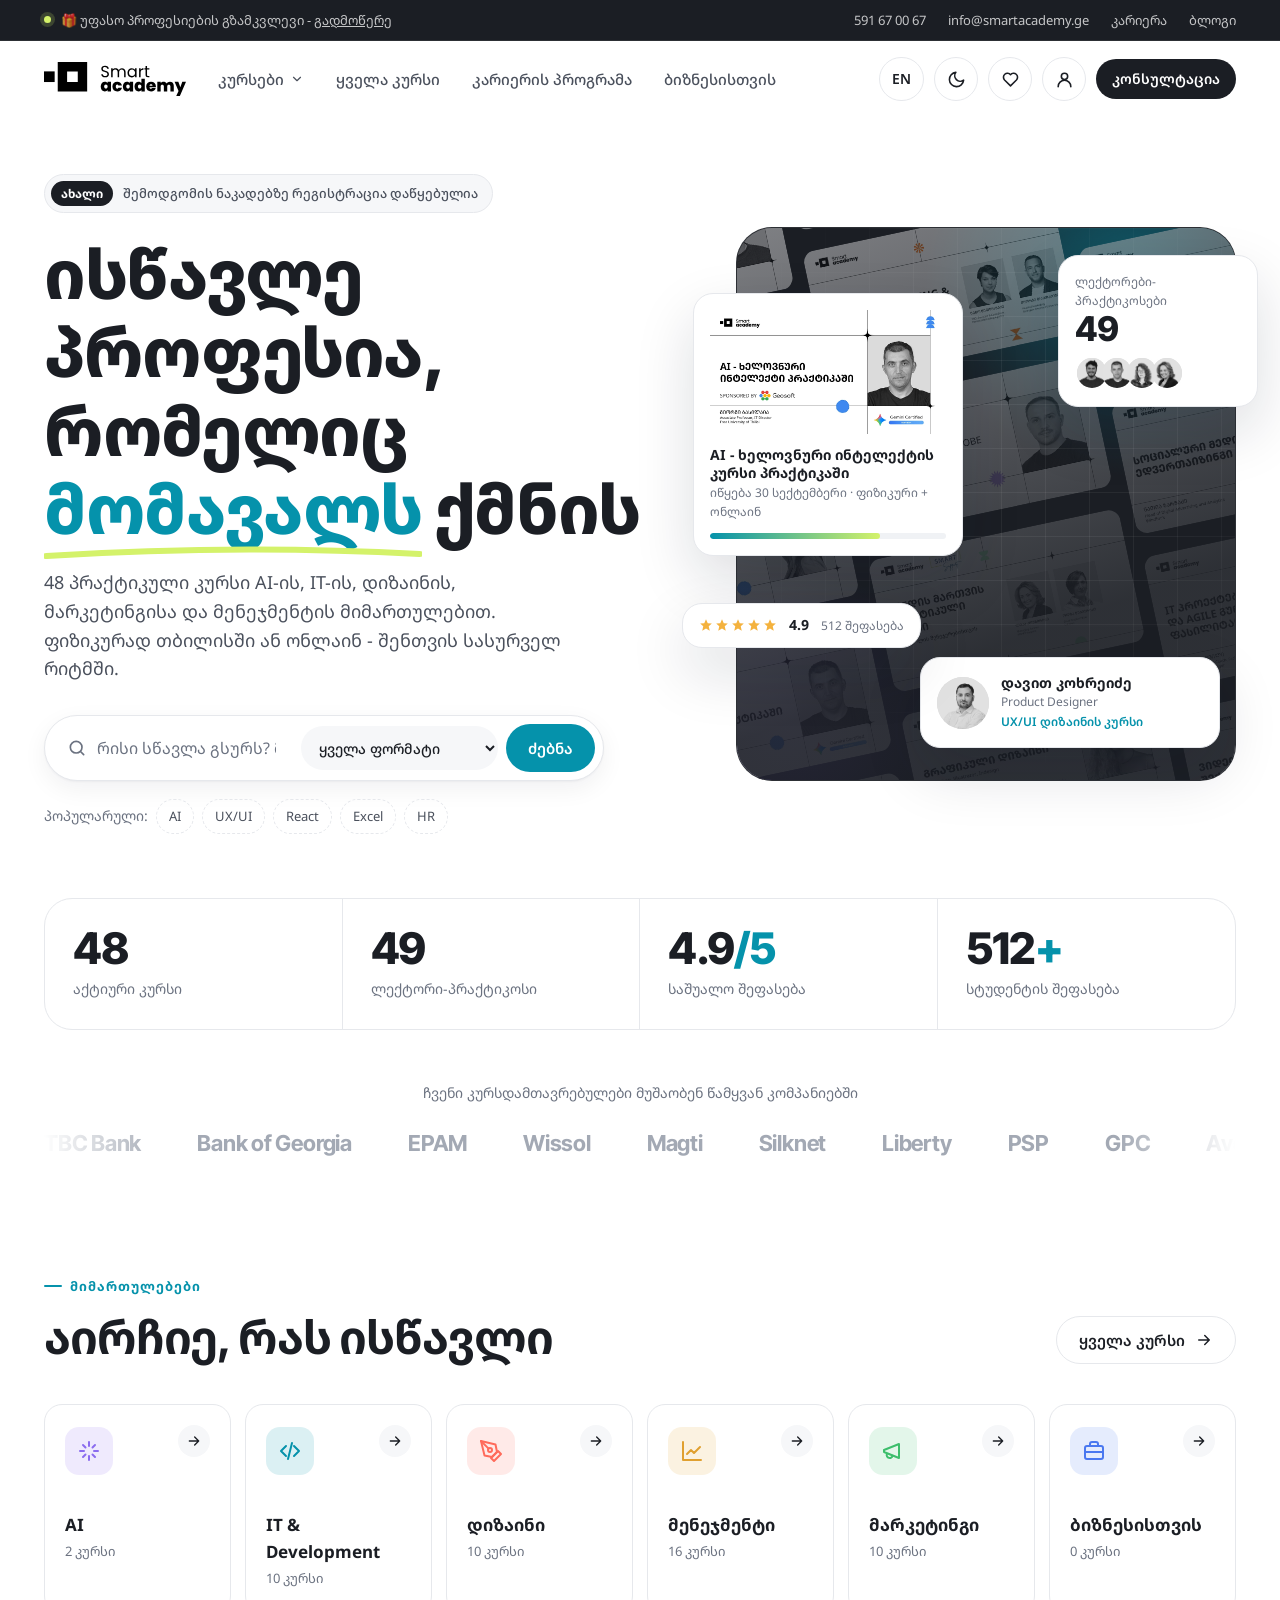
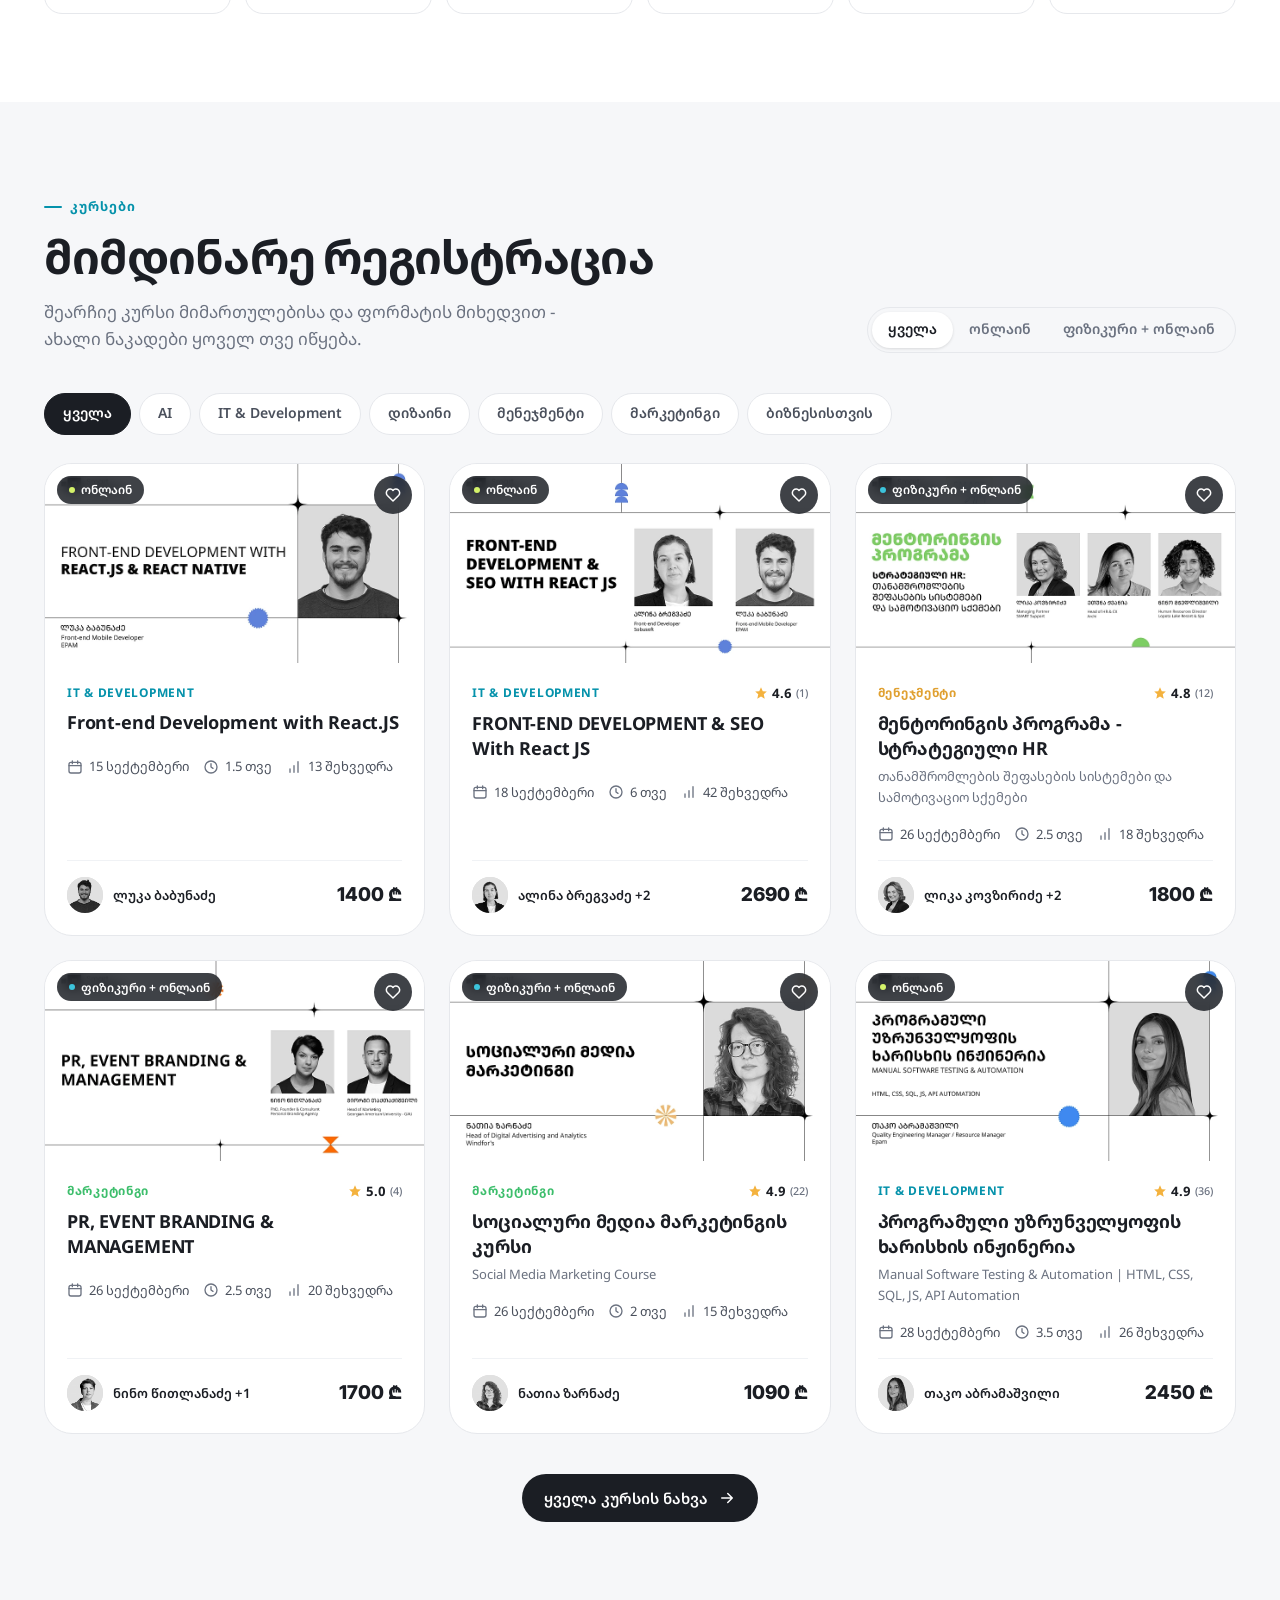
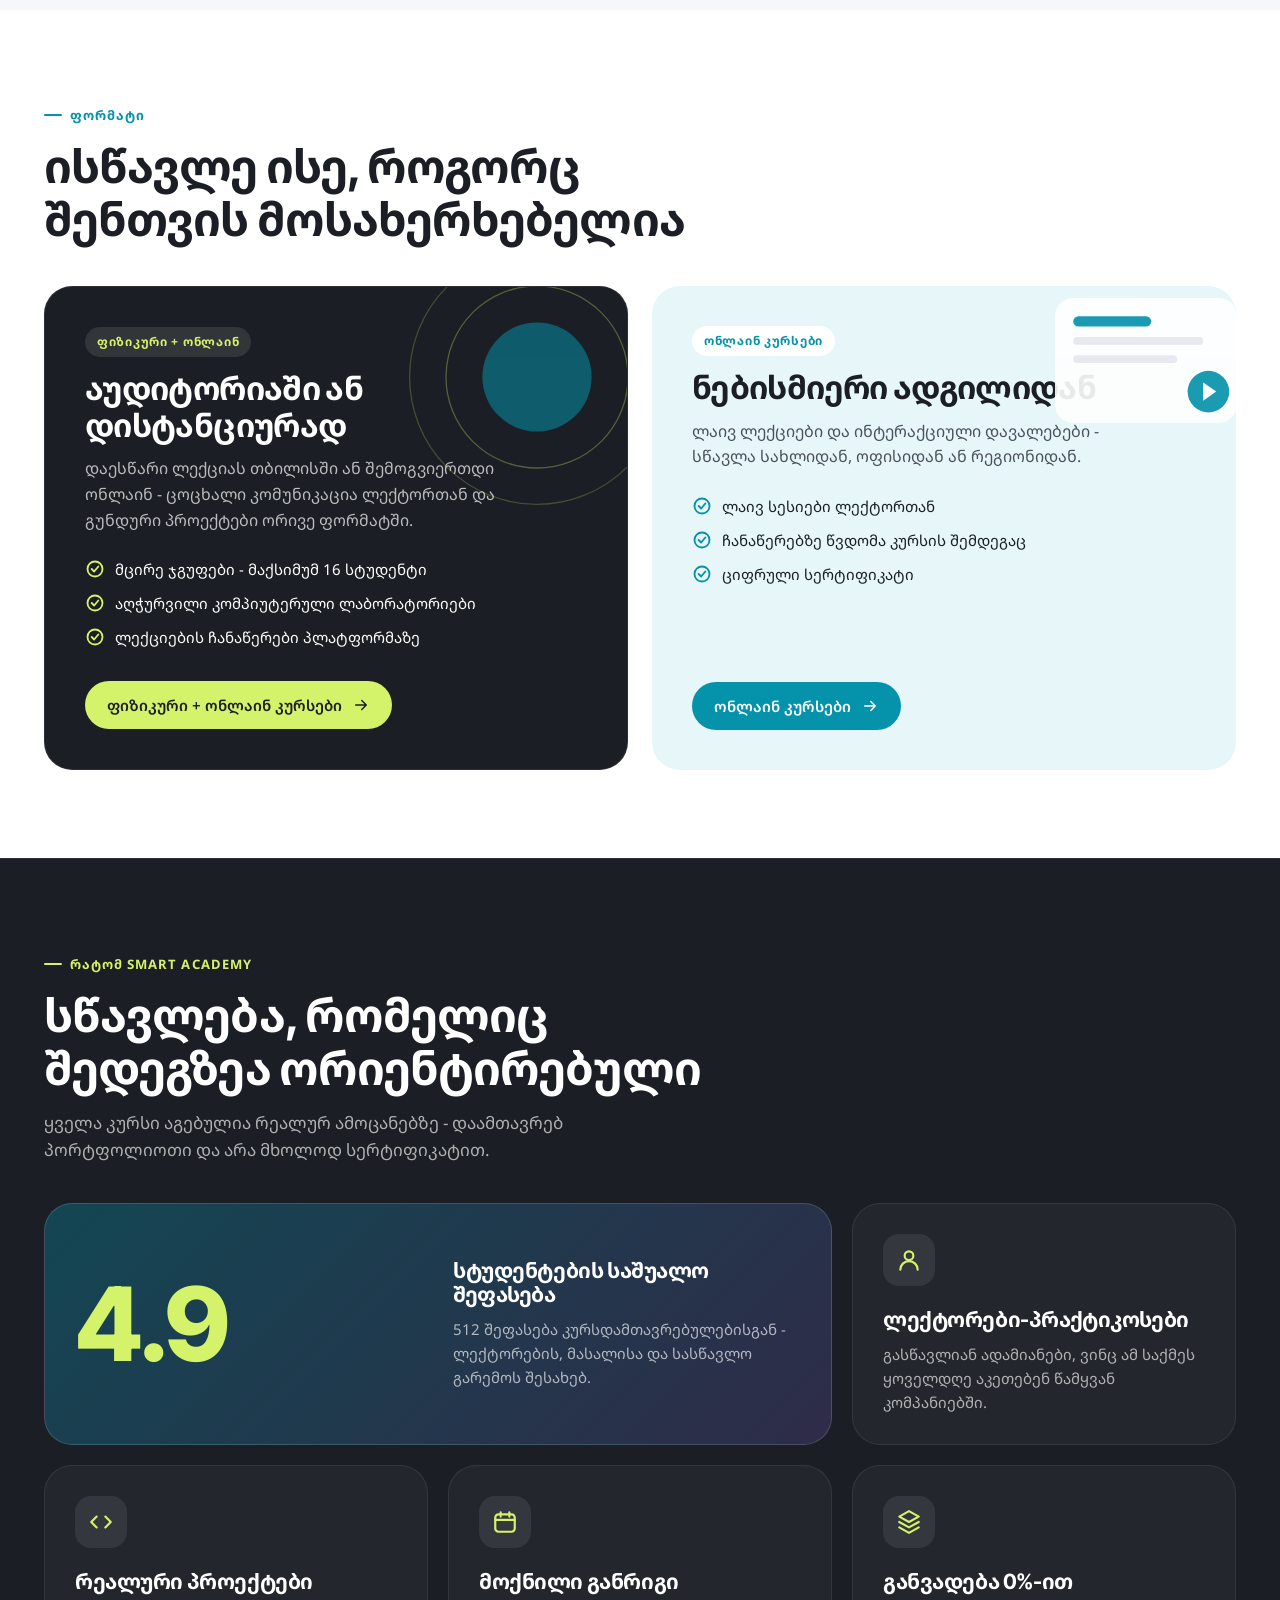
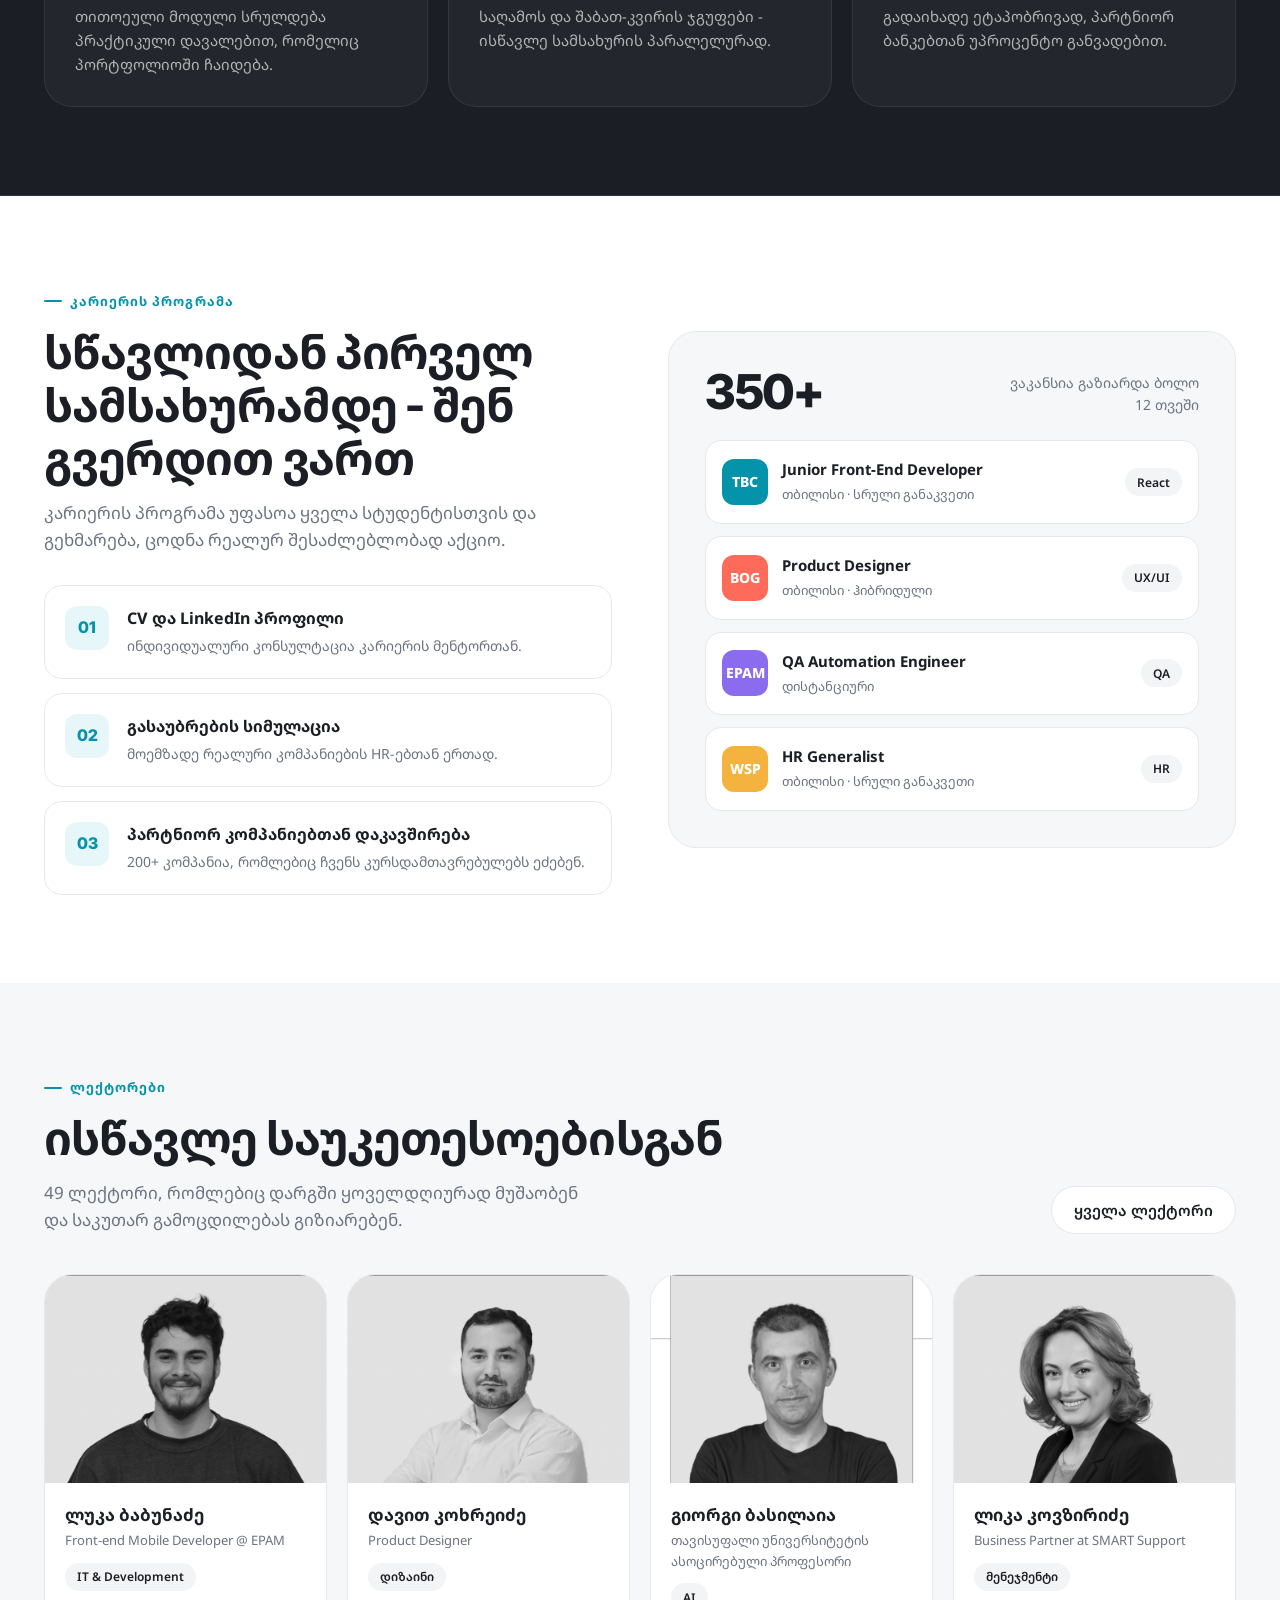
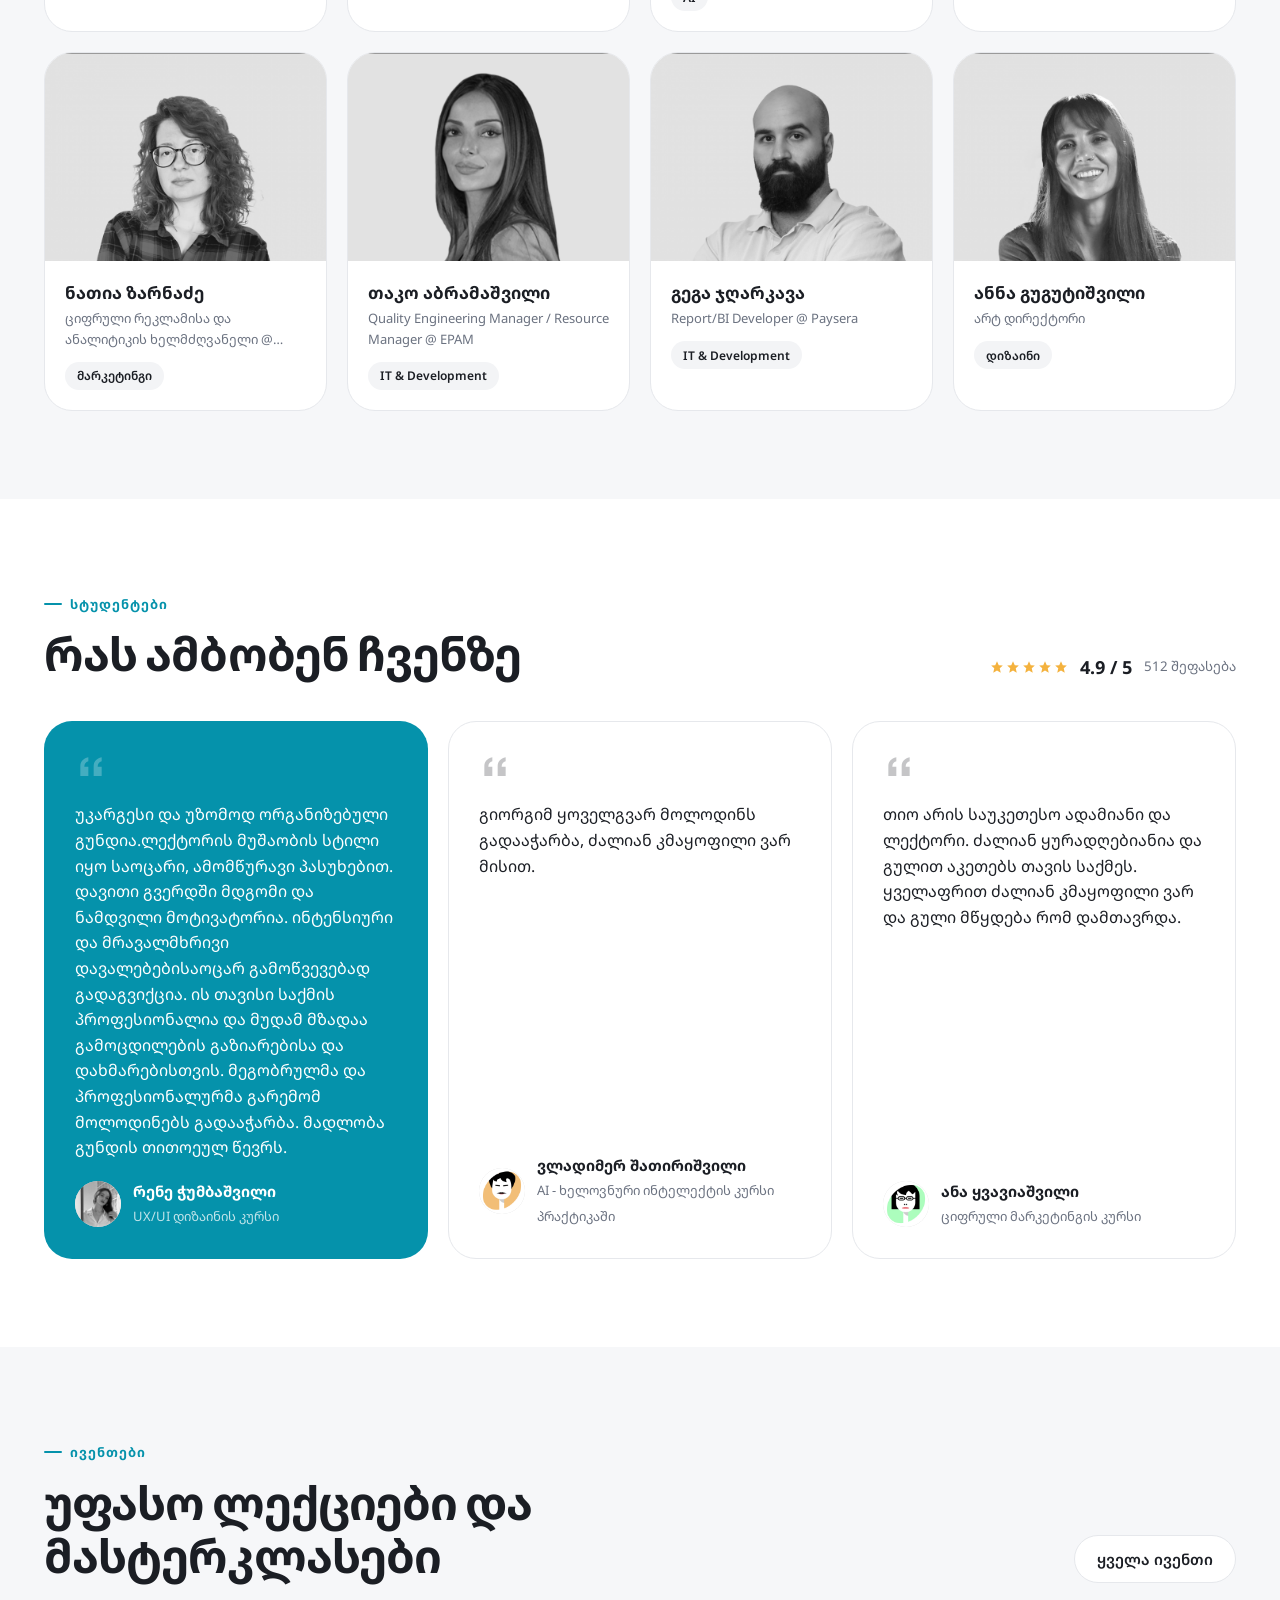
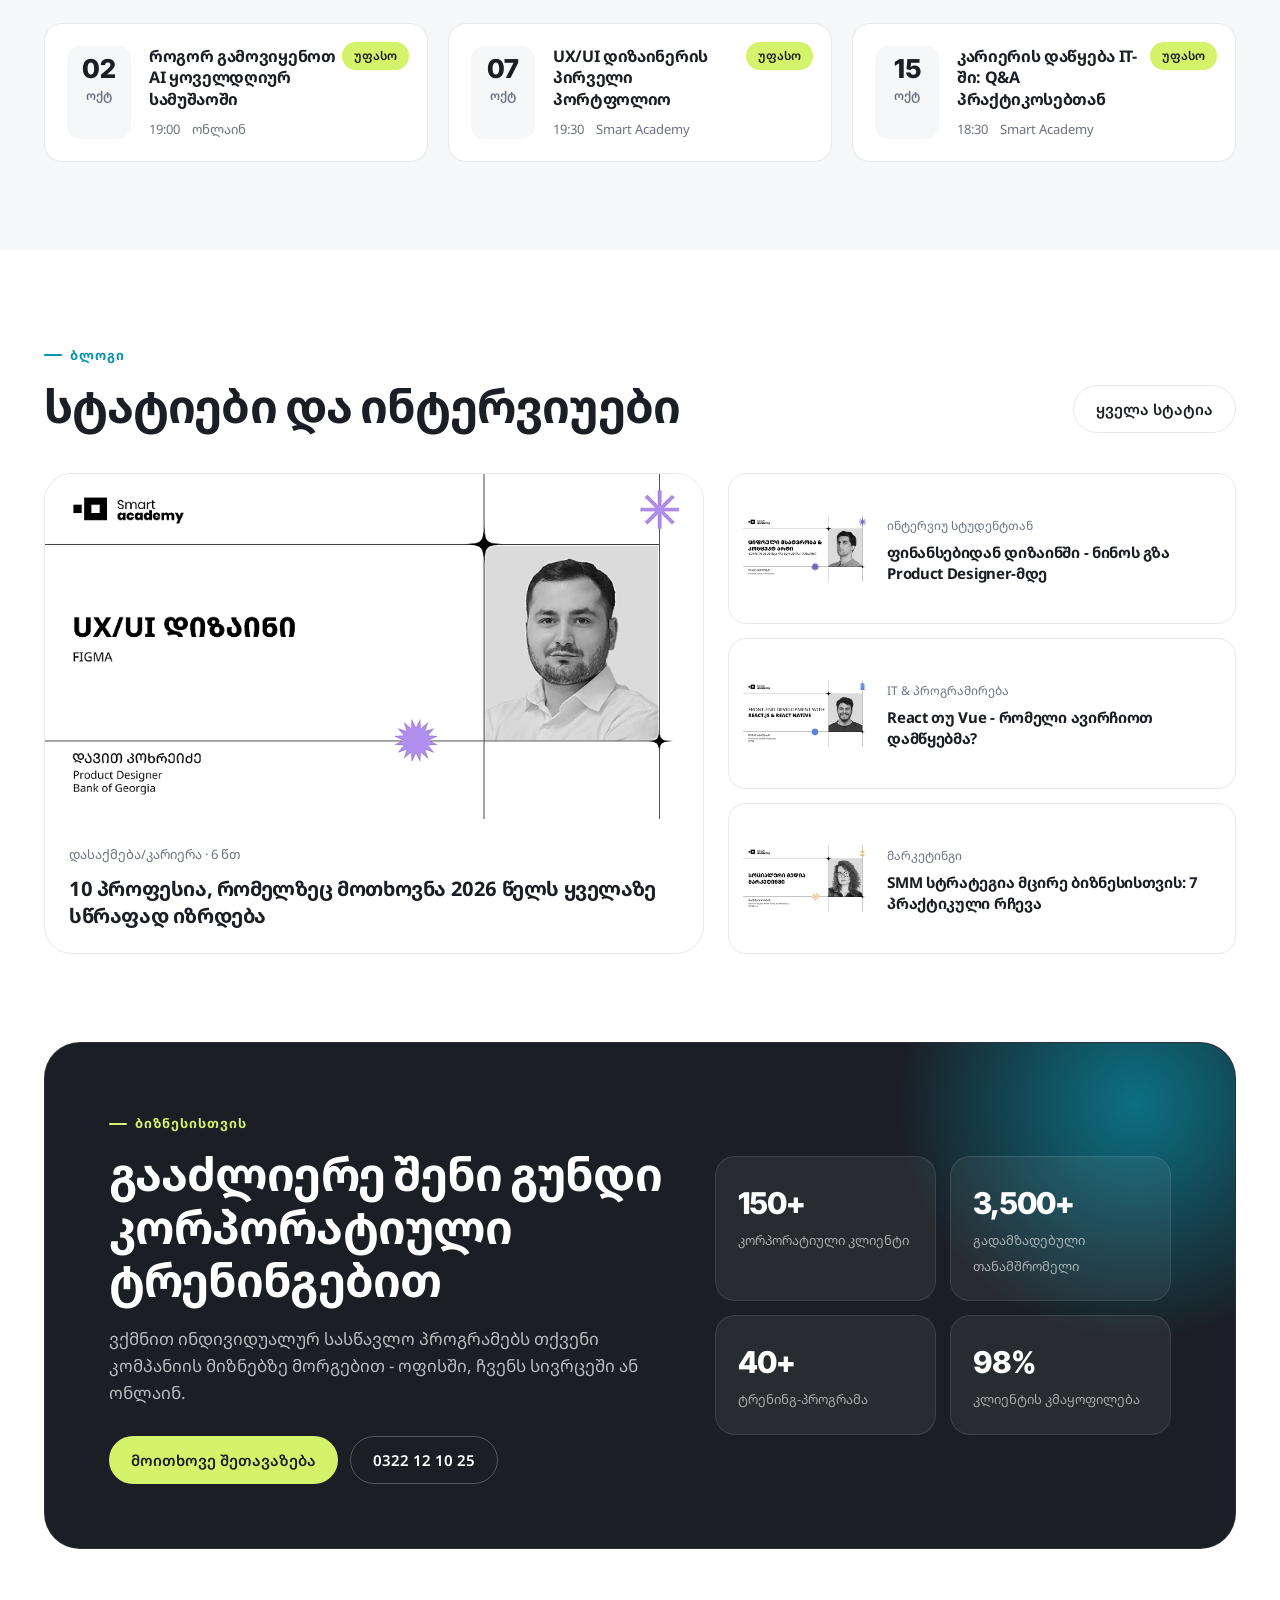
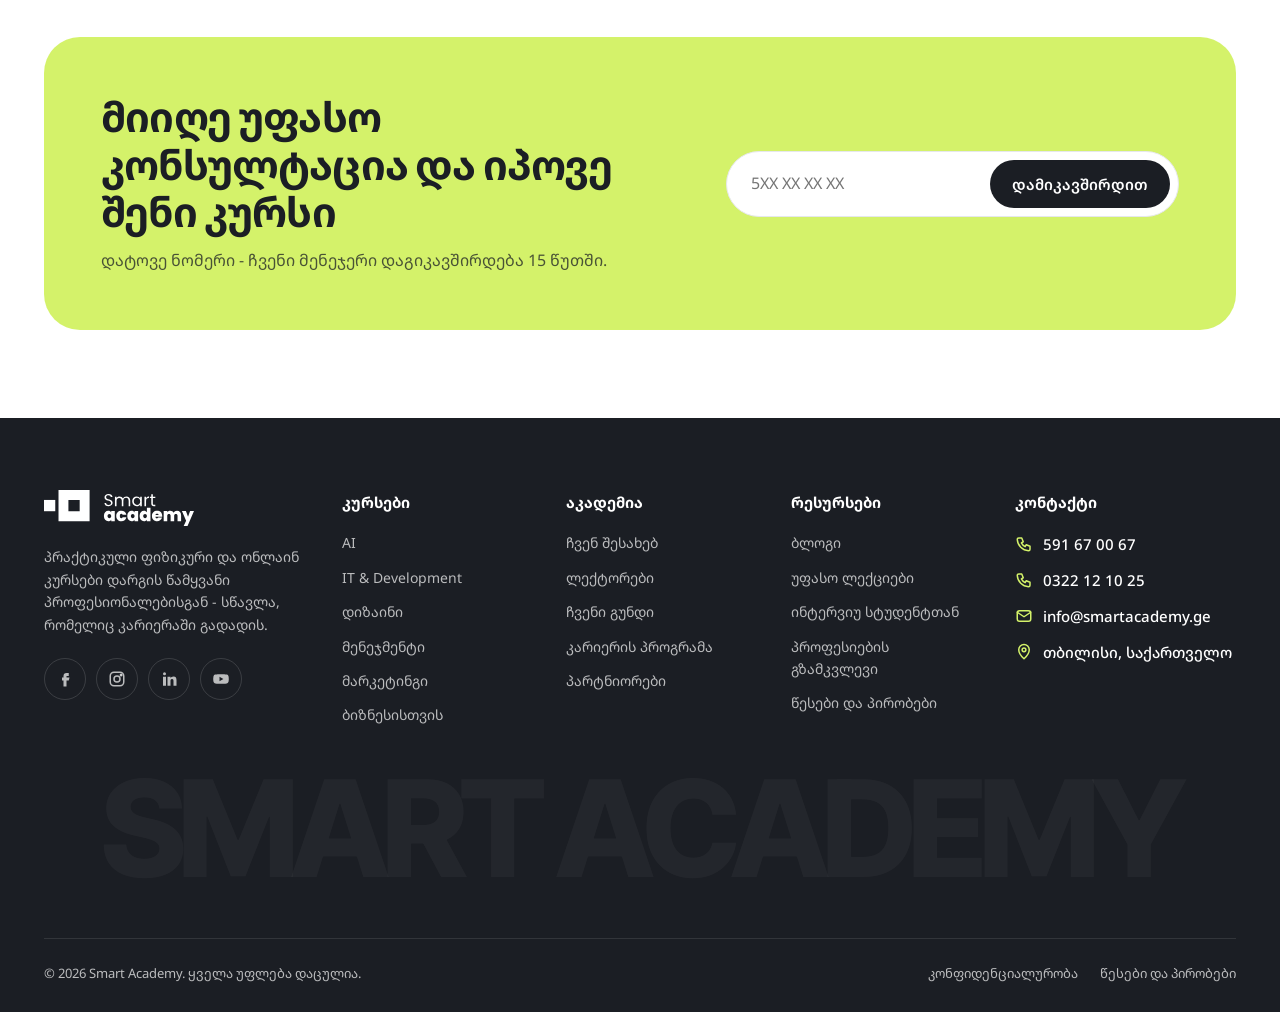
==== commit 197f36ca: "Use real course, lecturer and review data from smartacademy.ge and add dark mode - Sync 48 courses, " ====
--- a/index.html
+++ b/index.html
@@ -6,6 +6,9 @@
 <title>Smart Academy - პრაქტიკული კურსები, რომლებიც კარიერაში გადადის</title>
 <meta name="description" content="Smart Academy - ფიზიკური და ონლაინ კურსები AI, IT, დიზაინის, მარკეტინგისა და მენეჯმენტის მიმართულებით. ისწავლე დარგის წამყვანი პროფესიონალებისგან.">
 <meta name="theme-color" content="#1B1E24">
+<meta name="color-scheme" content="light dark">
+<script>try{var t=localStorage.getItem("sa_theme");if(t)document.documentElement.setAttribute("data-theme",t)}catch(e){}</script>
+
 <meta property="og:title" content="Smart Academy">
 <meta property="og:description" content="პრაქტიკული ფიზიკური და ონლაინ კურსები დარგის წამყვანი პროფესიონალებისგან.">
 <link rel="icon" href="assets/img/logo-bl.svg">
@@ -23,34 +26,23 @@
       <div>
         <span class="eyebrow"><span class="pill">ახალი</span> შემოდგომის ნაკადებზე რეგისტრაცია დაწყებულია</span>
         <h1>ისწავლე პროფესია, რომელიც <span class="hl">მომავალს<svg viewBox="0 0 300 14" preserveAspectRatio="none" aria-hidden="true"><path d="M2 10 Q 150 -2 298 8" fill="none" stroke="currentColor" stroke-width="6" stroke-linecap="round"/></svg></span> ქმნის</h1>
-        <p class="lead">60+ პრაქტიკული კურსი AI-ის, IT-ის, დიზაინის, მარკეტინგისა და მენეჯმენტის მიმართულებით. ფიზიკურად თბილისში ან ონლაინ - შენთვის სასურველ რიტმში.</p>
+        <p class="lead"><span data-course-count>48</span> პრაქტიკული კურსი AI-ის, IT-ის, დიზაინის, მარკეტინგისა და მენეჯმენტის მიმართულებით. ფიზიკურად თბილისში ან ონლაინ - შენთვის სასურველ რიტმში.</p>
         <form class="search" action="courses.html" role="search">
           <svg viewBox="0 0 24 24" fill="none" stroke="currentColor" stroke-width="2" stroke-linecap="round"><circle cx="11" cy="11" r="7"/><path d="m20 20-3.5-3.5"/></svg>
           <label class="sr-only" for="q">კურსის ძებნა</label>
           <input id="q" name="q" type="search" placeholder="რისი სწავლა გსურს? მაგ. UX/UI, Python, SMM" autocomplete="off">
-          <select name="format" aria-label="ფორმატი"><option value="">ყველა ფორმატი</option><option value="offline">ფიზიკური</option><option value="online">ონლაინ</option></select>
+          <select name="format" aria-label="ფორმატი"><option value="">ყველა ფორმატი</option><option value="hybrid">ფიზიკური + ონლაინ</option><option value="online">ონლაინ</option></select>
           <button class="btn btn-primary" type="submit">ძებნა</button>
         </form>
         <div class="hero-tags">პოპულარული: <a href="courses.html?q=AI">AI</a><a href="courses.html?q=UX">UX/UI</a><a href="courses.html?q=React">React</a><a href="courses.html?q=Excel">Excel</a><a href="courses.html?q=HR">HR</a></div>
       </div>
-      <div class="hero-visual" aria-hidden="true">
-        <div class="hv-main"><div class="hv-grid"></div><img class="hv-logo" src="assets/img/logo-wt.svg" alt=""></div>
-        <div class="hv-card c1"><div class="hv-row"><span class="hv-ic" style="background:#F1EDFE;color:#8B6CEF"><svg viewBox="0 0 24 24" fill="none" stroke="currentColor" stroke-width="2" stroke-linecap="round"><path d="M12 3v4M12 17v4M3 12h4M17 12h4M6 6l2.5 2.5M15.5 15.5 18 18M6 18l2.5-2.5M15.5 8.5 18 6"/></svg></span><div><b>AI კურსი პრაქტიკაში</b><small>მოდული 4 / 6</small></div></div><div class="hv-progress"><span></span></div></div>
-        <div class="hv-card c2"><small>კურსდამთავრებულები</small><div class="hv-big">12,000+</div><div class="avatars" style="margin-top:10px"><span style="background:#0592AB">ნ</span><span style="background:#FF6B5B">გ</span><span style="background:#8B6CEF">ა</span><span style="background:#F4B23E">ლ</span></div></div>
-        <div class="hv-card c3"><div class="hv-row"><span class="hv-ic" style="background:#E8F7EE;color:#3DBE6C"><svg viewBox="0 0 24 24" fill="none" stroke="currentColor" stroke-width="2" stroke-linecap="round" stroke-linejoin="round"><rect x="3" y="7" width="18" height="13" rx="2"/><path d="M8 7V5a2 2 0 0 1 2-2h4a2 2 0 0 1 2 2v2"/></svg></span><div><b>ნინო დასაქმდა Product Designer-ად</b><small>UX/UI კურსის დასრულებიდან 2 თვეში</small></div></div></div>
-        <div class="hv-card c4"><div class="hv-row"><div class="stars"><svg viewBox="0 0 24 24" fill="currentColor"><path d="m12 2 3 7 7 .6-5.3 4.7L18.4 22 12 18l-6.4 4 1.7-7.7L2 9.6 9 9z"/></svg><svg viewBox="0 0 24 24" fill="currentColor"><path d="m12 2 3 7 7 .6-5.3 4.7L18.4 22 12 18l-6.4 4 1.7-7.7L2 9.6 9 9z"/></svg><svg viewBox="0 0 24 24" fill="currentColor"><path d="m12 2 3 7 7 .6-5.3 4.7L18.4 22 12 18l-6.4 4 1.7-7.7L2 9.6 9 9z"/></svg><svg viewBox="0 0 24 24" fill="currentColor"><path d="m12 2 3 7 7 .6-5.3 4.7L18.4 22 12 18l-6.4 4 1.7-7.7L2 9.6 9 9z"/></svg><svg viewBox="0 0 24 24" fill="currentColor"><path d="m12 2 3 7 7 .6-5.3 4.7L18.4 22 12 18l-6.4 4 1.7-7.7L2 9.6 9 9z"/></svg></div><b>4.9</b><small>შეფასება</small></div></div>
-      </div>
+      <div class="hero-visual" aria-hidden="true" id="hero-visual"></div>
     </div>
   </section>
   <!-- Stats -->
   <section class="stats">
     <div class="container">
-      <div class="stats-grid reveal">
-        <div class="stat"><div class="num" data-count="12000">12,000<em>+</em></div><p>კურსდამთავრებული</p></div>
-        <div class="stat"><div class="num">60<em>+</em></div><p>პრაქტიკული კურსი</p></div>
-        <div class="stat"><div class="num">120<em>+</em></div><p>ლექტორი-პრაქტიკოსი</p></div>
-        <div class="stat"><div class="num">200<em>+</em></div><p>პარტნიორი კომპანია</p></div>
-      </div>
+      <div class="stats-grid reveal" id="stats"></div>
     </div>
   </section>
   <!-- Partners -->
@@ -75,7 +67,7 @@
     <div class="container">
       <div class="section-head reveal">
         <div><span class="kicker">კურსები</span><h2>მიმდინარე რეგისტრაცია</h2><p class="sub">შეარჩიე კურსი მიმართულებისა და ფორმატის მიხედვით - ახალი ნაკადები ყოველ თვე იწყება.</p></div>
-        <div class="seg" role="tablist" aria-label="ფორმატი"><button class="active" data-format="">ყველა</button><button data-format="offline">ფიზიკური</button><button data-format="online">ონლაინ</button></div>
+        <div class="seg" role="tablist" aria-label="ფორმატი"><button class="active" data-format="">ყველა</button><button data-format="online">ონლაინ</button><button data-format="hybrid">ფიზიკური + ონლაინ</button></div>
       </div>
       <div class="tabs reveal" id="home-tabs" style="margin-bottom:28px"></div>
       <div class="courses" id="home-courses"></div>
@@ -89,18 +81,18 @@
       <div class="formats">
         <div class="format format-offline reveal">
           <svg class="deco" viewBox="0 0 200 200" aria-hidden="true"><circle cx="100" cy="100" r="98" fill="none" stroke="#D4F26A" stroke-opacity=".25"/><circle cx="100" cy="100" r="70" fill="none" stroke="#D4F26A" stroke-opacity=".35"/><circle cx="100" cy="100" r="42" fill="#0592AB" fill-opacity=".6"/></svg>
-          <span class="format-label">ფიზიკური კურსები</span>
-          <h3>აუდიტორიაში, თბილისში</h3>
-          <p>ცოცხალი კომუნიკაცია ლექტორთან, გუნდური პროექტები და ნეთვორქინგი თანამოაზრეებთან.</p>
+          <span class="format-label">ფიზიკური + ონლაინ</span>
+          <h3>აუდიტორიაში ან დისტანციურად</h3>
+          <p>დაესწარი ლექციას თბილისში ან შემოგვიერთდი ონლაინ - ცოცხალი კომუნიკაცია ლექტორთან და გუნდური პროექტები ორივე ფორმატში.</p>
           <ul>
             <li><svg viewBox="0 0 24 24" fill="none" stroke="currentColor" stroke-width="2.2" stroke-linecap="round" stroke-linejoin="round"><circle cx="12" cy="12" r="9"/><path d="m8 12 3 3 5-6"/></svg>მცირე ჯგუფები - მაქსიმუმ 16 სტუდენტი</li>
             <li><svg viewBox="0 0 24 24" fill="none" stroke="currentColor" stroke-width="2.2" stroke-linecap="round" stroke-linejoin="round"><circle cx="12" cy="12" r="9"/><path d="m8 12 3 3 5-6"/></svg>აღჭურვილი კომპიუტერული ლაბორატორიები</li>
             <li><svg viewBox="0 0 24 24" fill="none" stroke="currentColor" stroke-width="2.2" stroke-linecap="round" stroke-linejoin="round"><circle cx="12" cy="12" r="9"/><path d="m8 12 3 3 5-6"/></svg>ლექციების ჩანაწერები პლატფორმაზე</li>
           </ul>
-          <a class="btn btn-lime" href="courses.html?format=offline">ფიზიკური კურსები <svg viewBox="0 0 24 24" fill="none" stroke="currentColor" stroke-width="2" stroke-linecap="round" stroke-linejoin="round"><path d="M5 12h14M13 6l6 6-6 6"/></svg></a>
+          <a class="btn btn-lime" href="courses.html?format=hybrid">ფიზიკური + ონლაინ კურსები <svg viewBox="0 0 24 24" fill="none" stroke="currentColor" stroke-width="2" stroke-linecap="round" stroke-linejoin="round"><path d="M5 12h14M13 6l6 6-6 6"/></svg></a>
         </div>
         <div class="format format-online reveal">
-          <svg class="deco" viewBox="0 0 200 200" aria-hidden="true"><rect x="30" y="40" width="140" height="96" rx="14" fill="#fff"/><rect x="44" y="54" width="60" height="8" rx="4" fill="#0592AB"/><rect x="44" y="70" width="100" height="6" rx="3" fill="#E6E8EC"/><rect x="44" y="84" width="80" height="6" rx="3" fill="#E6E8EC"/><circle cx="148" cy="112" r="16" fill="#0592AB"/><path d="m144 105 10 7-10 7z" fill="#fff"/></svg>
+          <svg class="deco" viewBox="0 0 200 200" aria-hidden="true"><rect class="paper" x="30" y="40" width="140" height="96" rx="14"/><rect x="44" y="54" width="60" height="8" rx="4" fill="#0592AB"/><rect class="bar" x="44" y="70" width="100" height="6" rx="3"/><rect class="bar" x="44" y="84" width="80" height="6" rx="3"/><circle cx="148" cy="112" r="16" fill="#0592AB"/><path d="m144 105 10 7-10 7z" fill="#fff"/></svg>
           <span class="format-label">ონლაინ კურსები</span>
           <h3>ნებისმიერი ადგილიდან</h3>
           <p>ლაივ ლექციები და ინტერაქციული დავალებები - სწავლა სახლიდან, ოფისიდან ან რეგიონიდან.</p>
@@ -119,7 +111,7 @@
     <div class="container">
       <div class="section-head reveal"><div><span class="kicker">რატომ Smart Academy</span><h2>სწავლება, რომელიც შედეგზეა ორიენტირებული</h2><p class="sub">ყველა კურსი აგებულია რეალურ ამოცანებზე - დაამთავრებ პორტფოლიოთი და არა მხოლოდ სერტიფიკატით.</p></div></div>
       <div class="why">
-        <div class="why-card wide reveal"><div><div class="big-num">87%</div></div><div><h3>კურსდამთავრებულთა დასაქმება</h3><p>კარიერის პროგრამის მონაწილეთა უმრავლესობა სამსახურს ან დაწინაურებას კურსის დასრულებიდან 6 თვეში იღებს.</p></div></div>
+        <div class="why-card wide reveal"><div><div class="big-num" data-avg>4.9</div></div><div><h3>სტუდენტების საშუალო შეფასება</h3><p><span data-rev-count></span> შეფასება კურსდამთავრებულებისგან - ლექტორების, მასალისა და სასწავლო გარემოს შესახებ.</p></div></div>
         <div class="why-card reveal"><div class="ic"><svg viewBox="0 0 24 24" fill="none" stroke="currentColor" stroke-width="2" stroke-linecap="round" stroke-linejoin="round"><circle cx="12" cy="8" r="4"/><path d="M4 21a8 8 0 0 1 16 0"/></svg></div><h3>ლექტორები-პრაქტიკოსები</h3><p>გასწავლიან ადამიანები, ვინც ამ საქმეს ყოველდღე აკეთებენ წამყვან კომპანიებში.</p></div>
         <div class="why-card reveal"><div class="ic"><svg viewBox="0 0 24 24" fill="none" stroke="currentColor" stroke-width="2" stroke-linecap="round" stroke-linejoin="round"><path d="m8 7-5 5 5 5M16 7l5 5-5 5"/></svg></div><h3>რეალური პროექტები</h3><p>თითოეული მოდული სრულდება პრაქტიკული დავალებით, რომელიც პორტფოლიოში ჩაიდება.</p></div>
         <div class="why-card reveal"><div class="ic"><svg viewBox="0 0 24 24" fill="none" stroke="currentColor" stroke-width="2" stroke-linecap="round" stroke-linejoin="round"><rect x="3" y="5" width="18" height="16" rx="3"/><path d="M8 3v4M16 3v4M3 10h18"/></svg></div><h3>მოქნილი განრიგი</h3><p>საღამოს და შაბათ-კვირის ჯგუფები - ისწავლე სამსახურის პარალელურად.</p></div>
@@ -152,19 +144,15 @@
   <!-- Lecturers -->
   <section class="section section-soft" id="lecturers">
     <div class="container">
-      <div class="section-head reveal"><div><span class="kicker">ლექტორები</span><h2>ისწავლე საუკეთესოებისგან</h2><p class="sub">120+ ლექტორი, რომლებიც დარგში ყოველდღიურად მუშაობენ და საკუთარ გამოცდილებას გიზიარებენ.</p></div><a class="btn btn-ghost" href="#">ყველა ლექტორი</a></div>
+      <div class="section-head reveal"><div><span class="kicker">ლექტორები</span><h2>ისწავლე საუკეთესოებისგან</h2><p class="sub"><span data-lect-count></span> ლექტორი, რომლებიც დარგში ყოველდღიურად მუშაობენ და საკუთარ გამოცდილებას გიზიარებენ.</p></div><a class="btn btn-ghost" href="https://smartacademy.ge/trainers">ყველა ლექტორი</a></div>
       <div class="lecturers" id="lecturers-grid"></div>
     </div>
   </section>
   <!-- Testimonials -->
   <section class="section">
     <div class="container">
-      <div class="section-head reveal"><div><span class="kicker">სტუდენტები</span><h2>რას ამბობენ ჩვენზე</h2></div><div class="hv-row"><div class="stars"><svg viewBox="0 0 24 24" fill="currentColor"><path d="m12 2 3 7 7 .6-5.3 4.7L18.4 22 12 18l-6.4 4 1.7-7.7L2 9.6 9 9z"/></svg><svg viewBox="0 0 24 24" fill="currentColor"><path d="m12 2 3 7 7 .6-5.3 4.7L18.4 22 12 18l-6.4 4 1.7-7.7L2 9.6 9 9z"/></svg><svg viewBox="0 0 24 24" fill="currentColor"><path d="m12 2 3 7 7 .6-5.3 4.7L18.4 22 12 18l-6.4 4 1.7-7.7L2 9.6 9 9z"/></svg><svg viewBox="0 0 24 24" fill="currentColor"><path d="m12 2 3 7 7 .6-5.3 4.7L18.4 22 12 18l-6.4 4 1.7-7.7L2 9.6 9 9z"/></svg><svg viewBox="0 0 24 24" fill="currentColor"><path d="m12 2 3 7 7 .6-5.3 4.7L18.4 22 12 18l-6.4 4 1.7-7.7L2 9.6 9 9z"/></svg></div><b style="font-size:18px">4.9 / 5</b><small style="color:var(--muted)">2,400+ შეფასება</small></div></div>
-      <div class="testi">
-        <figure class="quote featured reveal" style="margin:0"><svg class="qmark" viewBox="0 0 24 24" fill="currentColor"><path d="M4 18V11c0-4 2-6 6-7v3c-2 .6-3 2-3 4h3v7H4Zm10 0V11c0-4 2-6 6-7v3c-2 .6-3 2-3 4h3v7h-6Z"/></svg><p>UX/UI კურსმა სრულად შემიცვალა კარიერა. ფინანსებიდან დიზაინში გადმოვედი და კურსის დასრულებიდან ორ თვეში პირველი შეთავაზება მივიღე.</p><figcaption class="who"><span class="av" style="background:rgba(255,255,255,.2)">ნმ</span><span><b>ნინო მაისურაძე</b><small>Product Designer</small></span></figcaption></figure>
-        <figure class="quote reveal" style="margin:0"><svg class="qmark" viewBox="0 0 24 24" fill="currentColor"><path d="M4 18V11c0-4 2-6 6-7v3c-2 .6-3 2-3 4h3v7H4Zm10 0V11c0-4 2-6 6-7v3c-2 .6-3 2-3 4h3v7h-6Z"/></svg><p>ლექტორი ყოველ თემას რეალურ პროექტზე გვაჩვენებდა. React-ის კურსის შემდეგ პორტფოლიოში სამი სრულფასოვანი აპლიკაცია მქონდა.</p><figcaption class="who"><span class="av" style="background:#0592AB">გბ</span><span><b>გიორგი ბერიძე</b><small>Front-End Developer</small></span></figcaption></figure>
-        <figure class="quote reveal" style="margin:0"><svg class="qmark" viewBox="0 0 24 24" fill="currentColor"><path d="M4 18V11c0-4 2-6 6-7v3c-2 .6-3 2-3 4h3v7H4Zm10 0V11c0-4 2-6 6-7v3c-2 .6-3 2-3 4h3v7h-6Z"/></svg><p>HR მენეჯმენტის კურსი ზუსტად ის იყო, რაც ჩემს გუნდს სჭირდებოდა - პრაქტიკული ინსტრუმენტები, რომლებიც მეორე დღესვე დავნერგეთ.</p><figcaption class="who"><span class="av" style="background:#F4B23E">ას</span><span><b>ანა სამხარაძე</b><small>HR Business Partner</small></span></figcaption></figure>
-      </div>
+      <div class="section-head reveal"><div><span class="kicker">სტუდენტები</span><h2>რას ამბობენ ჩვენზე</h2></div><div class="hv-row" id="testi-sum"></div></div>
+      <div class="testi" id="testi"></div>
     </div>
   </section>
   <!-- Events -->
@@ -183,11 +171,11 @@
     <div class="container">
       <div class="section-head reveal"><div><span class="kicker">ბლოგი</span><h2>სტატიები და ინტერვიუები</h2></div><a class="btn btn-ghost" href="#">ყველა სტატია</a></div>
       <div class="blog">
-        <a class="post reveal" href="#"><div class="thumb" data-thumb="4"></div><div class="post-body"><small>დასაქმება/კარიერა · 6 წთ</small><h4>10 პროფესია, რომელზეც მოთხოვნა 2026 წელს ყველაზე სწრაფად იზრდება</h4></div></a>
+        <a class="post reveal" href="#"><div class="thumb" data-thumb="288"></div><div class="post-body"><small>დასაქმება/კარიერა · 6 წთ</small><h4>10 პროფესია, რომელზეც მოთხოვნა 2026 წელს ყველაზე სწრაფად იზრდება</h4></div></a>
         <div class="post-list">
-          <a class="post-sm reveal" href="#"><div class="thumb" data-thumb="6"></div><div><small>ინტერვიუ სტუდენტთან</small><h4>ფინანსებიდან დიზაინში - ნინოს გზა Product Designer-მდე</h4></div></a>
-          <a class="post-sm reveal" href="#"><div class="thumb" data-thumb="1"></div><div><small>IT & პროგრამირება</small><h4>React თუ Vue - რომელი ავირჩიოთ დამწყებმა?</h4></div></a>
-          <a class="post-sm reveal" href="#"><div class="thumb" data-thumb="12"></div><div><small>მარკეტინგი</small><h4>SMM სტრატეგია მცირე ბიზნესისთვის: 7 პრაქტიკული რჩევა</h4></div></a>
+          <a class="post-sm reveal" href="#"><div class="thumb" data-thumb="359"></div><div><small>ინტერვიუ სტუდენტთან</small><h4>ფინანსებიდან დიზაინში - ნინოს გზა Product Designer-მდე</h4></div></a>
+          <a class="post-sm reveal" href="#"><div class="thumb" data-thumb="281"></div><div><small>IT & პროგრამირება</small><h4>React თუ Vue - რომელი ავირჩიოთ დამწყებმა?</h4></div></a>
+          <a class="post-sm reveal" href="#"><div class="thumb" data-thumb="105"></div><div><small>მარკეტინგი</small><h4>SMM სტრატეგია მცირე ბიზნესისთვის: 7 პრაქტიკული რჩევა</h4></div></a>
         </div>
       </div>
     </div>
@@ -216,25 +204,48 @@
 <script src="assets/js/app.js"></script>
 <script>
 document.addEventListener("sa:ready",function(){
-  var SA=window.SA;
-  document.getElementById("cats").innerHTML=SA.categories.map(function(c){var n=SA.courses.filter(function(x){return x.cat===c.id}).length;return '<a class="cat reveal" href="courses.html?cat='+c.id+'"><span class="ic" style="background:'+c.bg+';color:'+c.color+'">'+SA.icon(c.icon)+'</span><span class="arrow">'+SA.icon("arrow")+'</span><span><b>'+c.name+'</b><small>'+n+' კურსი</small></span></a>'}).join("");
-  var partners=["TBC Bank","Bank of Georgia","EPAM","Wissol","Magti","Silknet","Wendy's","Liberty","PSP","GPC","Aversi","Nikora","Adjarabet","Crystal"];
+  var SA=window.SA,I=SA.icon,e=SA.esc;
+  var rated=SA.courses.filter(function(c){return c.rating}),revTotal=rated.reduce(function(a,c){return a+c.reviewsCount},0);
+  var avg=(rated.reduce(function(a,c){return a+c.rating*c.reviewsCount},0)/revTotal).toFixed(1);
+  document.querySelectorAll("[data-course-count]").forEach(function(x){x.textContent=SA.courses.length});
+  document.querySelectorAll("[data-lect-count]").forEach(function(x){x.textContent=SA.lecturers.length});
+  document.querySelectorAll("[data-avg]").forEach(function(x){x.textContent=avg});
+  document.querySelectorAll("[data-rev-count]").forEach(function(x){x.textContent=revTotal});
+  /* Hero */
+  var ai=SA.course(587)||SA.courses[0],ux=SA.course(288)||SA.courses[1],dk=SA.lect(ux.lect[0]);
+  var faces=[172,SA.course(587).lect[0],SA.course(105).lect[0],SA.course(30).lect[0]].map(SA.lect).filter(Boolean);
+  document.getElementById("hero-visual").innerHTML='<div class="hv-main"><div class="hv-collage">'+SA.courses.slice(0,15).map(function(x){return '<img src="'+x.img+'" alt="">'}).join("")+'</div><div class="hv-shade"></div><div class="hv-grid"></div></div>'+
+    '<div class="hv-card c1"><div class="hv-thumb"><img src="'+ai.img+'" alt=""></div><b>'+e(ai.ka)+'</b><small>იწყება '+ai.date+' · '+SA.fmt(ai)+'</small><div class="hv-progress"><span></span></div></div>'+
+    '<div class="hv-card c2"><small>ლექტორები-პრაქტიკოსები</small><div class="hv-big">'+SA.lecturers.length+'</div><div class="avatars" style="margin-top:10px">'+faces.map(function(l){return SA.av(l)}).join("")+'</div></div>'+
+    '<div class="hv-card c3"><div class="hv-row">'+SA.av(dk).replace('class="av"','class="av" style="width:52px;height:52px"')+'<div><b>'+e(dk.name)+'</b><small>'+e(dk.pos)+'</small><small style="color:var(--brand-text);font-weight:600">'+e(ux.ka)+'</small></div></div></div>'+
+    '<div class="hv-card c4"><div class="hv-row">'+SA.stars(5)+'<b>'+avg+'</b><small>'+revTotal+' შეფასება</small></div></div>';
+  document.getElementById("stats").innerHTML=[[SA.courses.length,"","აქტიური კურსი"],[SA.lecturers.length,"","ლექტორი-პრაქტიკოსი"],[avg,"/5","საშუალო შეფასება"],[revTotal,"+","სტუდენტის შეფასება"]].map(function(x){return '<div class="stat"><div class="num">'+x[0]+'<em>'+x[1]+'</em></div><p>'+x[2]+'</p></div>'}).join("");
+  document.getElementById("cats").innerHTML=SA.categories.map(function(c){var n=SA.courses.filter(function(x){return x.cat===c.id}).length;return '<a class="cat reveal" href="courses.html?cat='+c.id+'"><span class="ic ic-tint" style="--c:'+c.color+'">'+I(c.icon)+'</span><span class="arrow">'+I("arrow")+'</span><span><b>'+c.name+'</b><small>'+n+' კურსი</small></span></a>'}).join("");
+  var partners=["TBC Bank","Bank of Georgia","EPAM","Wissol","Magti","Silknet","Liberty","PSP","GPC","Aversi","Nikora","Crystal"];
   document.getElementById("marquee").innerHTML=partners.concat(partners).map(function(p){return "<span>"+p+"</span>"}).join("");
   var state={cat:"",format:""};
   var tabs=[{id:"",name:"ყველა"}].concat(SA.categories);
   document.getElementById("home-tabs").innerHTML=tabs.map(function(t,i){return '<button class="tab'+(i?"":" active")+'" data-cat="'+t.id+'">'+t.name+'</button>'}).join("");
   function render(){
-    var list=SA.courses.filter(function(c){return (!state.cat||c.cat===state.cat)&&(!state.format||c.format===state.format)});
+    var list=SA.courses.filter(function(c){return (!state.cat||c.cat===state.cat)&&(!state.format||c.format===state.format)}).sort(function(a,b){return a.sort-b.sort});
     var el=document.getElementById("home-courses");
     el.innerHTML=list.length?list.slice(0,6).map(SA.card).join(""):'<div class="empty">ამ ფილტრით კურსი ვერ მოიძებნა</div>';
     SA.observe(el);
   }
-  document.getElementById("home-tabs").addEventListener("click",function(e){var b=e.target.closest(".tab");if(!b)return;this.querySelectorAll(".tab").forEach(function(x){x.classList.toggle("active",x===b)});state.cat=b.getAttribute("data-cat");render()});
-  document.querySelector(".seg").addEventListener("click",function(e){var b=e.target.closest("button");if(!b)return;this.querySelectorAll("button").forEach(function(x){x.classList.toggle("active",x===b)});state.format=b.getAttribute("data-format");render()});
+  document.getElementById("home-tabs").addEventListener("click",function(ev){var b=ev.target.closest(".tab");if(!b)return;this.querySelectorAll(".tab").forEach(function(x){x.classList.toggle("active",x===b)});state.cat=b.getAttribute("data-cat");render()});
+  document.querySelector(".seg").addEventListener("click",function(ev){var b=ev.target.closest("button");if(!b)return;this.querySelectorAll("button").forEach(function(x){x.classList.toggle("active",x===b)});state.format=b.getAttribute("data-format");render()});
   render();
-  document.getElementById("lecturers-grid").innerHTML=SA.lecturers.map(function(l){return '<a class="lect reveal" href="#"><div class="ph" style="background:linear-gradient(135deg,'+l.color+',#1B1E24)"><span>'+SA.initials(l.name)+'</span></div><div class="lect-body"><b>'+l.name+'</b><small>'+l.role+'</small><span class="chip">'+l.tag+'</span></div></a>'}).join("");
-  document.querySelectorAll("[data-thumb]").forEach(function(t){var c=SA.courses.filter(function(x){return x.id===+t.getAttribute("data-thumb")})[0];t.innerHTML=SA.cover(c)});
-  document.getElementById("lead-form").addEventListener("submit",function(e){e.preventDefault();this.reset();SA.toast("მადლობა! მალე დაგიკავშირდებით")});
+  /* Lecturers: featured from real courses */
+  var picks=[172,ux.lect[0],ai.lect[0],SA.course(30).lect[0],SA.course(105).lect[0],SA.course(106).lect[0],SA.course(344).lect[0],SA.course(200).lect[0]];
+  document.getElementById("lecturers-grid").innerHTML=picks.map(SA.lect).filter(Boolean).map(function(l){
+    var c=SA.courses.filter(function(x){return x.lect.indexOf(l.id)>-1})[0],cat=SA.cat(c.cat);
+    return '<a class="lect reveal" href="'+l.url+'" target="_blank" rel="noopener"><div class="ph"><img src="'+l.photo+'" alt="'+e(l.name)+'" loading="lazy"></div><div class="lect-body"><b>'+e(l.name)+'</b><small>'+e(l.pos)+'</small><span class="chip ic-tint" style="--c:'+cat.color+'">'+e(cat.name)+'</span></div></a>'}).join("");
+  /* Testimonials: real reviews */
+  document.getElementById("testi-sum").innerHTML=SA.stars(5)+'<b style="font-size:18px">'+avg+' / 5</b><small style="color:var(--muted)">'+revTotal+' შეფასება</small>';
+  var qs=[[288,0],[587,0],[58,0]].map(function(p){var c=SA.course(p[0]);return c&&c.reviews[p[1]]?{c:c,r:c.reviews[p[1]]}:null}).filter(Boolean);
+  document.getElementById("testi").innerHTML=qs.map(function(q,i){return '<figure class="quote reveal'+(i===0?" featured":"")+'"><svg class="qmark" viewBox="0 0 24 24" fill="currentColor"><path d="M4 18V11c0-4 2-6 6-7v3c-2 .6-3 2-3 4h3v7H4Zm10 0V11c0-4 2-6 6-7v3c-2 .6-3 2-3 4h3v7h-6Z"/></svg><p>'+e(q.r.quote)+'</p><figcaption class="who">'+(q.r.img?'<span class="av plain"><img src="'+q.r.img+'" alt="" loading="lazy"></span>':'')+'<span><b>'+e(q.r.name)+'</b><small>'+e(q.c.ka)+'</small></span></figcaption></figure>'}).join("");
+  document.querySelectorAll("[data-thumb]").forEach(function(t){var c=SA.course(+t.getAttribute("data-thumb"));if(c)t.innerHTML='<img src="'+c.img+'" alt="" loading="lazy">'});
+  document.getElementById("lead-form").addEventListener("submit",function(ev){ev.preventDefault();this.reset();SA.toast("მადლობა! მალე დაგიკავშირდებით")});
 });
 </script>
 </body>
--- a/assets/css/app.css
+++ b/assets/css/app.css
@@ -1,34 +1,61 @@
 /* Smart Academy - redesign 2026 */
 :root{
-  --ink:#1B1E24;
-  --ink-2:#2A2E37;
-  --ink-soft:#4A505C;
-  --muted:#6B7280;
-  --line:#E6E8EC;
-  --line-2:#F0F2F5;
-  --bg:#FFFFFF;
-  --bg-soft:#F6F7F9;
   --brand:#0592AB;
   --brand-600:#047A8F;
-  --brand-50:#E6F6F9;
   --lime:#D4F26A;
   --coral:#FF6B5B;
   --violet:#8B6CEF;
   --amber:#F4B23E;
   --green:#3DBE6C;
-  --blue:#4A78F0;
+  --ink:#1B1E24;
+  --fg:#1B1E24;
+  --fg-2:#4A505C;
+  --muted:#6B7280;
+  --bg:#FFFFFF;
+  --bg-soft:#F6F7F9;
+  --surface:#FFFFFF;
+  --surface-2:#F3F4F6;
+  --line:#E6E8EC;
+  --line-2:#F0F2F5;
+  --dark:#1B1E24;
+  --dark-line:rgba(255,255,255,.08);
+  --footer:#1B1E24;
+  --inv-bg:#1B1E24;
+  --inv-fg:#FFFFFF;
+  --header-bg:rgba(255,255,255,.86);
+  --brand-soft:#E6F6F9;
+  --brand-text:#0592AB;
+  --check:#C9CDD4;
+  --marquee:#A3A9B4;
+  --cta-bg:#D4F26A;
+  --cta-fg:#1B1E24;
+  --shadow:0 1px 2px rgba(16,24,40,.04),0 8px 24px rgba(16,24,40,.06);
+  --shadow-lg:0 24px 60px rgba(16,24,40,.14);
   --radius:18px;
   --radius-sm:12px;
   --radius-lg:28px;
-  --shadow:0 1px 2px rgba(16,24,40,.04),0 8px 24px rgba(16,24,40,.06);
-  --shadow-lg:0 24px 60px rgba(16,24,40,.14);
   --container:1240px;
   --font:"Noto Sans Georgian","Inter",system-ui,-apple-system,"Segoe UI",sans-serif;
   --font-display:"Inter Tight","Noto Sans Georgian",system-ui,sans-serif;
+  color-scheme:light;
+}
+@media (prefers-color-scheme:dark){
+  :root:not([data-theme="light"]){
+    --fg:#ECEEF2;--fg-2:#B4BAC5;--muted:#8B93A1;--bg:#0E1014;--bg-soft:#13161B;--surface:#181B21;--surface-2:#22262D;--line:#272B33;--line-2:#1F232A;
+    --dark:#161A20;--dark-line:rgba(255,255,255,.07);--footer:#08090C;--inv-bg:#ECEEF2;--inv-fg:#0E1014;--header-bg:rgba(14,16,20,.82);
+    --brand-soft:rgba(5,146,171,.16);--brand-text:#3CC3DB;--check:#3A3F48;--marquee:#4A505C;--cta-bg:#1E2A12;--cta-fg:#ECEEF2;
+    --shadow:0 1px 2px rgba(0,0,0,.3),0 8px 24px rgba(0,0,0,.25);--shadow-lg:0 24px 60px rgba(0,0,0,.5);color-scheme:dark;
+  }
+}
+:root[data-theme="dark"]{
+  --fg:#ECEEF2;--fg-2:#B4BAC5;--muted:#8B93A1;--bg:#0E1014;--bg-soft:#13161B;--surface:#181B21;--surface-2:#22262D;--line:#272B33;--line-2:#1F232A;
+  --dark:#161A20;--dark-line:rgba(255,255,255,.07);--footer:#08090C;--inv-bg:#ECEEF2;--inv-fg:#0E1014;--header-bg:rgba(14,16,20,.82);
+  --brand-soft:rgba(5,146,171,.16);--brand-text:#3CC3DB;--check:#3A3F48;--marquee:#4A505C;--cta-bg:#1E2A12;--cta-fg:#ECEEF2;
+  --shadow:0 1px 2px rgba(0,0,0,.3),0 8px 24px rgba(0,0,0,.25);--shadow-lg:0 24px 60px rgba(0,0,0,.5);color-scheme:dark;
 }
 *,*::before,*::after{box-sizing:border-box}
-html{scroll-behavior:smooth;-webkit-text-size-adjust:100%}
-body{margin:0;font-family:var(--font);color:var(--ink);background:var(--bg);font-size:16px;line-height:1.6;-webkit-font-smoothing:antialiased;overflow-x:hidden}
+html{scroll-behavior:smooth;-webkit-text-size-adjust:100%;background:var(--bg)}
+body{margin:0;font-family:var(--font);color:var(--fg);background:var(--bg);font-size:16px;line-height:1.6;-webkit-font-smoothing:antialiased;overflow-x:hidden;transition:background .3s,color .3s}
 img,svg{display:block;max-width:100%}
 a{color:inherit;text-decoration:none}
 button{font:inherit;color:inherit;cursor:pointer;border:0;background:none}
@@ -38,26 +65,34 @@
 .container{width:100%;max-width:var(--container);margin:0 auto;padding:0 24px}
 .sr-only{position:absolute;width:1px;height:1px;overflow:hidden;clip:rect(0 0 0 0)}
 :focus-visible{outline:2px solid var(--brand);outline-offset:3px;border-radius:6px}
+/* Theme-aware logos and toggle icon */
+.logo-dark,.theme-btn .sun{display:none}
+:root[data-theme="dark"] .logo-light,:root[data-theme="dark"] .theme-btn .moon{display:none}
+:root[data-theme="dark"] .logo-dark,:root[data-theme="dark"] .theme-btn .sun{display:block}
+@media (prefers-color-scheme:dark){
+  :root:not([data-theme="light"]) .logo-light,:root:not([data-theme="light"]) .theme-btn .moon{display:none}
+  :root:not([data-theme="light"]) .logo-dark,:root:not([data-theme="light"]) .theme-btn .sun{display:block}
+}
 
 /* Buttons */
-.btn{display:inline-flex;align-items:center;justify-content:center;gap:10px;height:48px;padding:0 22px;border-radius:999px;font-weight:600;font-size:15px;transition:transform .2s,background .2s,color .2s,box-shadow .2s;white-space:nowrap}
+.btn{display:inline-flex;align-items:center;justify-content:center;gap:10px;height:48px;padding:0 22px;border-radius:999px;font-weight:600;font-size:15px;transition:transform .2s,background .2s,color .2s,box-shadow .2s,border-color .2s;white-space:nowrap}
 .btn svg{width:18px;height:18px}
 .btn-primary{background:var(--brand);color:#fff}
 .btn-primary:hover{background:var(--brand-600);transform:translateY(-1px);box-shadow:0 10px 24px rgba(5,146,171,.3)}
-.btn-dark{background:var(--ink);color:#fff}
-.btn-dark:hover{background:#000;transform:translateY(-1px)}
-.btn-light{background:#fff;color:var(--ink)}
-.btn-light:hover{transform:translateY(-1px);box-shadow:var(--shadow)}
-.btn-ghost{border:1px solid var(--line);background:#fff}
-.btn-ghost:hover{border-color:var(--ink)}
+.btn-dark{background:var(--inv-bg);color:var(--inv-fg)}
+.btn-dark:hover{transform:translateY(-1px);box-shadow:var(--shadow)}
+.btn-ghost{border:1px solid var(--line);background:var(--surface);color:var(--fg)}
+.btn-ghost:hover{border-color:var(--fg)}
 .btn-ghost-light{border:1px solid rgba(255,255,255,.25);color:#fff}
 .btn-ghost-light:hover{background:rgba(255,255,255,.08)}
-.btn-lime{background:var(--lime);color:var(--ink)}
+.btn-lime{background:var(--lime);color:#1B1E24}
 .btn-lime:hover{transform:translateY(-1px);box-shadow:0 10px 24px rgba(212,242,106,.35)}
 .btn-sm{height:40px;padding:0 16px;font-size:14px}
+.btn.on{color:var(--coral);border-color:var(--coral)}
+.btn.on svg{fill:currentColor}
 
 /* Top bar */
-.topbar{background:var(--ink);color:rgba(255,255,255,.75);font-size:13px}
+.topbar{background:var(--footer);color:rgba(255,255,255,.75);font-size:13px;border-bottom:1px solid var(--dark-line)}
 .topbar .container{display:flex;align-items:center;justify-content:space-between;height:40px;gap:16px}
 .topbar a:hover{color:#fff}
 .topbar-links{display:flex;gap:22px;align-items:center}
@@ -65,48 +100,51 @@
 .topbar-promo .dot{width:7px;height:7px;border-radius:50%;background:var(--lime);box-shadow:0 0 0 4px rgba(212,242,106,.18)}
 
 /* Header */
-.header{position:sticky;top:0;z-index:50;background:rgba(255,255,255,.86);backdrop-filter:saturate(180%) blur(16px);-webkit-backdrop-filter:saturate(180%) blur(16px);border-bottom:1px solid transparent;transition:border-color .2s}
+.header{position:sticky;top:0;z-index:50;background:var(--header-bg);backdrop-filter:saturate(180%) blur(16px);-webkit-backdrop-filter:saturate(180%) blur(16px);border-bottom:1px solid transparent;transition:border-color .2s,background .3s}
 .header.scrolled{border-bottom-color:var(--line)}
 .header .container{display:flex;align-items:center;height:76px;gap:28px}
-.logo img{height:34px;width:auto}
+.logo{flex:none;display:block}
+.logo img{height:34px;width:auto;max-width:none}
 .nav{display:flex;align-items:center;gap:4px;margin-right:auto}
-.nav>a,.nav>.has-mega>button{display:flex;align-items:center;gap:6px;padding:10px 14px;border-radius:999px;font-size:15px;font-weight:500;color:var(--ink-soft);transition:background .2s,color .2s}
-.nav>a:hover,.nav>.has-mega>button:hover,.nav>a.active{color:var(--ink);background:var(--bg-soft)}
+.nav>a,.nav>.has-mega>button{display:flex;align-items:center;gap:6px;padding:10px 14px;border-radius:999px;font-size:15px;font-weight:500;color:var(--fg-2);transition:background .2s,color .2s;white-space:nowrap}
+.nav>a:hover,.nav>.has-mega>button:hover,.nav>a.active{color:var(--fg);background:var(--bg-soft)}
 .nav svg{width:14px;height:14px;transition:transform .2s}
 .has-mega{position:relative}
 .has-mega:hover>button svg,.has-mega:focus-within>button svg{transform:rotate(180deg)}
-.mega{position:absolute;top:calc(100% + 12px);left:-120px;width:720px;background:#fff;border:1px solid var(--line);border-radius:var(--radius-lg);box-shadow:var(--shadow-lg);padding:14px;display:grid;grid-template-columns:1.25fr 1fr;gap:14px;opacity:0;visibility:hidden;transform:translateY(8px);transition:.2s}
+.mega{position:absolute;top:calc(100% + 12px);left:-120px;width:740px;background:var(--surface);border:1px solid var(--line);border-radius:var(--radius-lg);box-shadow:var(--shadow-lg);padding:14px;display:grid;grid-template-columns:1.3fr 1fr;gap:14px;opacity:0;visibility:hidden;transform:translateY(8px);transition:.2s}
 .mega::before{content:"";position:absolute;left:0;right:0;top:-14px;height:14px}
 .has-mega:hover .mega,.has-mega:focus-within .mega{opacity:1;visibility:visible;transform:none}
-.mega-list{display:grid;grid-template-columns:1fr 1fr;gap:4px}
+.mega-list{display:grid;grid-template-columns:1fr 1fr;gap:4px;align-content:start}
 .mega-item{display:flex;gap:12px;align-items:center;padding:12px;border-radius:14px;transition:background .15s}
 .mega-item:hover{background:var(--bg-soft)}
+.ic-tint{background:color-mix(in srgb,var(--c) 14%,transparent);color:var(--c)}
 .mega-item .ic{width:40px;height:40px;border-radius:12px;display:grid;place-items:center;flex:none}
 .mega-item .ic svg{width:20px;height:20px}
 .mega-item b{display:block;font-size:14px;font-weight:600}
 .mega-item small{display:block;color:var(--muted);font-size:12px}
-.mega-feature{background:var(--ink);color:#fff;border-radius:20px;padding:22px;display:flex;flex-direction:column;justify-content:space-between;position:relative;overflow:hidden;min-height:240px}
-.mega-feature::after{content:"";position:absolute;right:-60px;bottom:-60px;width:200px;height:200px;border-radius:50%;background:radial-gradient(circle,var(--brand),transparent 70%);opacity:.7}
+.mega-feature{background:var(--dark);color:#fff;border-radius:20px;display:flex;flex-direction:column;overflow:hidden;border:1px solid var(--dark-line)}
+.mega-feature img{aspect-ratio:880/462;object-fit:cover;width:100%;background:#fff}
+.mega-feature>div{padding:16px 18px 18px;display:flex;flex-direction:column;gap:6px;flex:1}
 .mega-feature .tag{font-size:12px;color:var(--lime);font-weight:600;letter-spacing:.04em;text-transform:uppercase}
-.mega-feature h4{font-size:20px;margin:10px 0 8px}
-.mega-feature p{font-size:14px;color:rgba(255,255,255,.7)}
-.mega-feature a{position:relative;z-index:1;margin-top:18px;align-self:flex-start}
+.mega-feature h4{font-size:17px}
+.mega-feature a.btn{margin-top:8px;align-self:flex-start}
 .header-actions{display:flex;align-items:center;gap:10px}
-.icon-btn{width:44px;height:44px;border-radius:50%;display:grid;place-items:center;border:1px solid var(--line);position:relative;transition:border-color .2s,background .2s}
-.icon-btn:hover{border-color:var(--ink)}
+.icon-btn{width:44px;height:44px;border-radius:50%;display:grid;place-items:center;border:1px solid var(--line);position:relative;transition:border-color .2s,background .2s;color:var(--fg);background:var(--surface)}
+.icon-btn:hover{border-color:var(--fg)}
 .icon-btn svg{width:19px;height:19px}
 .icon-btn .badge{position:absolute;top:-3px;right:-3px;min-width:18px;height:18px;border-radius:9px;background:var(--brand);color:#fff;font-size:11px;font-weight:700;display:grid;place-items:center;padding:0 5px}
-.lang{font-size:14px;font-weight:600;padding:0 12px;height:44px;border-radius:999px;border:1px solid var(--line)}
+.lang{font-size:14px;font-weight:600;padding:0 12px;height:44px;border-radius:999px;border:1px solid var(--line);background:var(--surface);color:var(--fg)}
 .burger{display:none}
 
 /* Mobile drawer */
 .drawer{position:fixed;inset:0;z-index:100;visibility:hidden;overflow:hidden}
 .drawer.open{visibility:visible}
-.drawer-backdrop{position:absolute;inset:0;background:rgba(27,30,36,.5);opacity:0;transition:opacity .25s}
+.drawer-backdrop{position:absolute;inset:0;background:rgba(0,0,0,.5);opacity:0;transition:opacity .25s}
 .drawer.open .drawer-backdrop{opacity:1}
-.drawer-panel{position:absolute;top:0;right:0;bottom:0;width:min(420px,100%);background:#fff;transform:translateX(100%);transition:transform .3s cubic-bezier(.2,.8,.2,1);display:flex;flex-direction:column;padding:20px 24px 28px;overflow-y:auto}
+.drawer-panel{position:absolute;top:0;right:0;bottom:0;width:min(420px,100%);background:var(--surface);transform:translateX(100%);transition:transform .3s cubic-bezier(.2,.8,.2,1);display:flex;flex-direction:column;padding:20px 24px 28px;overflow-y:auto}
 .drawer.open .drawer-panel{transform:none}
-.drawer-head{display:flex;align-items:center;justify-content:space-between;margin-bottom:24px}
+.drawer-head{display:flex;align-items:center;justify-content:space-between;margin-bottom:24px;gap:10px}
+.drawer-head .logo img{height:28px}
 .drawer-nav a{display:flex;justify-content:space-between;align-items:center;padding:16px 0;border-bottom:1px solid var(--line-2);font-size:18px;font-weight:600}
 .drawer-nav a svg{width:18px;height:18px;color:var(--muted)}
 .drawer-foot{margin-top:auto;padding-top:24px;display:grid;gap:10px}
@@ -114,51 +152,62 @@
 /* Hero */
 .hero{position:relative;padding:56px 0 40px;overflow:hidden}
 .hero-grid{display:grid;grid-template-columns:1.05fr .95fr;gap:48px;align-items:center}
-.eyebrow{display:inline-flex;align-items:center;gap:10px;padding:6px 14px 6px 6px;border-radius:999px;background:var(--bg-soft);border:1px solid var(--line);font-size:13px;font-weight:500;color:var(--ink-soft)}
-.eyebrow .pill{background:var(--ink);color:var(--lime);padding:3px 10px;border-radius:999px;font-weight:700;font-size:12px}
+.eyebrow{display:inline-flex;align-items:center;gap:10px;padding:6px 14px 6px 6px;border-radius:999px;background:var(--bg-soft);border:1px solid var(--line);font-size:13px;font-weight:500;color:var(--fg-2)}
+.eyebrow .pill{background:var(--inv-bg);color:var(--inv-fg);padding:3px 10px;border-radius:999px;font-weight:700;font-size:12px}
 .hero h1{font-size:clamp(38px,5.4vw,68px);margin:22px 0 20px;font-weight:800}
-.hero h1 .hl{position:relative;white-space:nowrap;color:var(--brand)}
+.hero h1 .hl{position:relative;white-space:nowrap;color:var(--brand-text)}
 .hero h1 .hl svg{position:absolute;left:0;right:0;bottom:-10px;width:100%;height:14px;color:var(--lime)}
-.hero .lead{font-size:18px;color:var(--ink-soft);max-width:540px}
-.search{margin-top:32px;display:flex;align-items:center;gap:8px;background:#fff;border:1px solid var(--line);border-radius:999px;padding:8px 8px 8px 22px;box-shadow:var(--shadow);max-width:560px}
+.hero .lead{font-size:18px;color:var(--fg-2);max-width:540px}
+.search{margin-top:32px;display:flex;align-items:center;gap:8px;background:var(--surface);border:1px solid var(--line);border-radius:999px;padding:8px 8px 8px 22px;box-shadow:var(--shadow);max-width:560px}
 .search svg{width:20px;height:20px;color:var(--muted);flex:none}
 .search input{flex:1;border:0;outline:0;background:transparent;font-size:16px;min-width:0;height:44px}
+.search input::placeholder{color:var(--muted)}
 .search select{border:0;outline:0;background:var(--bg-soft);border-radius:999px;height:44px;padding:0 14px;font-size:14px;font-weight:500}
 .hero-tags{display:flex;flex-wrap:wrap;gap:8px;margin-top:18px;align-items:center;font-size:14px;color:var(--muted)}
-.hero-tags a{padding:6px 12px;border-radius:999px;border:1px dashed var(--line);color:var(--ink-soft);font-size:13px;transition:.2s}
-.hero-tags a:hover{border-style:solid;border-color:var(--brand);color:var(--brand)}
+.hero-tags a{padding:6px 12px;border-radius:999px;border:1px dashed var(--line);color:var(--fg-2);font-size:13px;transition:.2s}
+.hero-tags a:hover{border-style:solid;border-color:var(--brand);color:var(--brand-text)}
 .hero-visual{position:relative;aspect-ratio:1/1.02;max-width:560px;justify-self:end;width:100%}
-.hv-main{position:absolute;inset:0 0 0 8%;border-radius:36px;background:var(--ink);overflow:hidden}
+.hv-main{position:absolute;inset:0 0 0 8%;border-radius:36px;background:#1B1E24;overflow:hidden;border:1px solid var(--dark-line)}
 .hv-main::before{content:"";position:absolute;inset:0;background:radial-gradient(60% 50% at 80% 10%,rgba(5,146,171,.9),transparent 70%),radial-gradient(50% 40% at 10% 90%,rgba(139,108,239,.55),transparent 70%)}
 .hv-grid{position:absolute;inset:0;background-image:linear-gradient(rgba(255,255,255,.06) 1px,transparent 1px),linear-gradient(90deg,rgba(255,255,255,.06) 1px,transparent 1px);background-size:44px 44px;mask-image:radial-gradient(circle at 60% 40%,#000 30%,transparent 75%)}
-.hv-logo{position:absolute;left:12%;right:12%;top:50%;transform:translateY(-50%);opacity:.95}
-.hv-card{position:absolute;background:#fff;border-radius:20px;box-shadow:var(--shadow-lg);padding:16px;animation:float 6s ease-in-out infinite}
-.hv-card.c1{left:0;top:12%;width:250px}
-.hv-card.c2{right:-4%;top:6%;width:190px;animation-delay:-2s}
-.hv-card.c3{right:4%;bottom:8%;width:270px;animation-delay:-4s}
-.hv-card.c4{left:-2%;bottom:18%;animation-delay:-3s;padding:12px 16px}
+.hv-collage{position:absolute;inset:-20% -30%;display:grid;grid-template-columns:repeat(3,1fr);gap:14px;transform:rotate(-12deg);opacity:.55}
+.hv-collage img{width:100%;aspect-ratio:880/462;object-fit:cover;border-radius:12px;background:#fff}
+.hv-collage img:nth-child(3n+2){transform:translateY(-40%)}
+.hv-shade{position:absolute;inset:0;background:linear-gradient(160deg,rgba(27,30,36,.2),rgba(27,30,36,.85) 70%)}
+.hv-card{position:absolute;background:var(--surface);color:var(--fg);border-radius:20px;box-shadow:var(--shadow-lg);padding:16px;animation:float 6s ease-in-out infinite;border:1px solid var(--line)}
+.hv-card.c1{left:0;top:12%;width:270px}
+.hv-card.c2{right:-4%;top:5%;width:200px;animation-delay:-2s}
+.hv-card.c3{right:3%;bottom:6%;width:300px;animation-delay:-4s}
+.hv-card.c4{left:-2%;bottom:24%;animation-delay:-3s;padding:12px 16px}
 @keyframes float{0%,100%{transform:translateY(0)}50%{transform:translateY(-10px)}}
 .hv-row{display:flex;align-items:center;gap:12px}
 .hv-ic{width:42px;height:42px;border-radius:12px;display:grid;place-items:center;flex:none}
 .hv-ic svg{width:22px;height:22px}
 .hv-card b{font-size:14px;display:block;line-height:1.3}
-.hv-card small{font-size:12px;color:var(--muted)}
+.hv-card small{font-size:12px;color:var(--muted);display:block}
 .hv-progress{height:6px;border-radius:3px;background:var(--line-2);margin-top:12px;overflow:hidden}
 .hv-progress span{display:block;height:100%;width:72%;background:linear-gradient(90deg,var(--brand),var(--lime));border-radius:3px}
-.hv-big{font-family:var(--font-display);font-size:34px;font-weight:800;letter-spacing:-.03em;line-height:1}
+.hv-big{font-family:var(--font-display);font-size:34px;font-weight:800;letter-spacing:-.03em;line-height:1;margin-top:2px}
+.hv-thumb{width:100%;aspect-ratio:880/462;border-radius:12px;overflow:hidden;margin-bottom:12px;background:#fff}
+.hv-thumb img{width:100%;height:100%;object-fit:cover}
 .avatars{display:flex}
-.avatars span{width:32px;height:32px;border-radius:50%;border:2px solid #fff;margin-left:-8px;display:grid;place-items:center;font-size:12px;font-weight:700;color:#fff}
-.avatars span:first-child{margin-left:0}
+.avatars .av{width:34px;height:34px;margin-left:-9px;border:2px solid var(--surface)}
+.avatars .av:first-child{margin-left:0}
 .stars{display:flex;gap:2px;color:var(--amber)}
 .stars svg{width:14px;height:14px}
 
+/* Avatar with real photo: zooms past the caption strip of the source photos */
+.av{border-radius:50%;overflow:hidden;display:grid;place-items:center;color:#fff;font-weight:700;flex:none;background:#DADADA}
+.av img{width:100%;height:100%;object-fit:cover;object-position:50% 0;transform:scale(1.45);transform-origin:50% 6%}
+.av.plain img{transform:none}
+
 /* Stats strip */
 .stats{padding:24px 0 8px}
-.stats-grid{display:grid;grid-template-columns:repeat(4,1fr);border:1px solid var(--line);border-radius:var(--radius-lg);overflow:hidden;background:#fff}
-.stat{padding:28px 28px;border-right:1px solid var(--line)}
+.stats-grid{display:grid;grid-template-columns:repeat(4,1fr);border:1px solid var(--line);border-radius:var(--radius-lg);overflow:hidden;background:var(--surface)}
+.stat{padding:28px;border-right:1px solid var(--line)}
 .stat:last-child{border-right:0}
 .stat .num{font-family:var(--font-display);font-size:clamp(30px,3.4vw,44px);font-weight:800;letter-spacing:-.03em;line-height:1}
-.stat .num em{font-style:normal;color:var(--brand)}
+.stat .num em{font-style:normal;color:var(--brand-text)}
 .stat p{color:var(--muted);font-size:14px;margin-top:8px}
 
 /* Partners marquee */
@@ -167,25 +216,25 @@
 .marquee{overflow:hidden;mask-image:linear-gradient(90deg,transparent,#000 10%,#000 90%,transparent)}
 .marquee-track{display:flex;gap:56px;width:max-content;animation:marquee 40s linear infinite}
 .marquee:hover .marquee-track{animation-play-state:paused}
-.marquee-track span{font-family:var(--font-display);font-weight:700;font-size:22px;color:#A3A9B4;letter-spacing:-.01em;white-space:nowrap;transition:color .2s}
-.marquee-track span:hover{color:var(--ink)}
+.marquee-track span{font-family:var(--font-display);font-weight:700;font-size:22px;color:var(--marquee);letter-spacing:-.01em;white-space:nowrap;transition:color .2s}
+.marquee-track span:hover{color:var(--fg)}
 @keyframes marquee{to{transform:translateX(-50%)}}
 
 /* Sections */
 .section{padding:88px 0}
 .section-soft{background:var(--bg-soft)}
-.section-dark{background:var(--ink);color:#fff}
+.section-dark{background:var(--dark);color:#fff;border-block:1px solid var(--dark-line)}
 .section-head{display:flex;align-items:flex-end;justify-content:space-between;gap:24px;margin-bottom:40px;flex-wrap:wrap}
-.kicker{display:inline-flex;align-items:center;gap:8px;font-size:13px;font-weight:700;text-transform:uppercase;letter-spacing:.08em;color:var(--brand);margin-bottom:14px}
+.kicker{display:inline-flex;align-items:center;gap:8px;font-size:13px;font-weight:700;text-transform:uppercase;letter-spacing:.08em;color:var(--brand-text);margin-bottom:14px}
 .kicker::before{content:"";width:18px;height:2px;background:currentColor;border-radius:2px}
-.section-dark .kicker{color:var(--lime)}
+.section-dark .kicker,.b2b .kicker{color:var(--lime)}
 .section-head h2,.h2{font-size:clamp(30px,3.6vw,48px);max-width:720px}
-.section-head p.sub{color:var(--muted);max-width:520px;margin-top:14px;font-size:17px}
-.section-dark .section-head p.sub{color:rgba(255,255,255,.65)}
+.sub{color:var(--muted);max-width:540px;margin-top:14px;font-size:17px}
+.section-dark .sub{color:rgba(255,255,255,.65)}
 
 /* Category tiles */
 .cats{display:grid;grid-template-columns:repeat(6,1fr);gap:14px}
-.cat{position:relative;border-radius:var(--radius);padding:22px 20px;background:#fff;border:1px solid var(--line);display:flex;flex-direction:column;gap:36px;transition:transform .25s,box-shadow .25s,border-color .25s;overflow:hidden}
+.cat{position:relative;border-radius:var(--radius);padding:22px 20px;background:var(--surface);border:1px solid var(--line);display:flex;flex-direction:column;gap:36px;transition:transform .25s,box-shadow .25s,border-color .25s;overflow:hidden}
 .cat:hover{transform:translateY(-4px);box-shadow:var(--shadow-lg);border-color:transparent}
 .cat .ic{width:48px;height:48px;border-radius:14px;display:grid;place-items:center}
 .cat .ic svg{width:24px;height:24px}
@@ -193,49 +242,52 @@
 .cat small{color:var(--muted);font-size:13px}
 .cat .arrow{position:absolute;top:20px;right:20px;width:32px;height:32px;border-radius:50%;display:grid;place-items:center;background:var(--bg-soft);transition:.25s}
 .cat .arrow svg{width:16px;height:16px}
-.cat:hover .arrow{background:var(--ink);color:#fff;transform:rotate(-45deg)}
+.cat:hover .arrow{background:var(--inv-bg);color:var(--inv-fg);transform:rotate(-45deg)}
 
 /* Filter tabs */
 .tabs{display:flex;gap:8px;flex-wrap:wrap}
-.tab{height:42px;padding:0 18px;border-radius:999px;border:1px solid var(--line);font-size:14px;font-weight:600;color:var(--ink-soft);background:#fff;transition:.2s}
-.tab:hover{border-color:var(--ink);color:var(--ink)}
-.tab.active{background:var(--ink);border-color:var(--ink);color:#fff}
+.tab{height:42px;padding:0 18px;border-radius:999px;border:1px solid var(--line);font-size:14px;font-weight:600;color:var(--fg-2);background:var(--surface);transition:.2s}
+.tab:hover{border-color:var(--fg);color:var(--fg)}
+.tab.active{background:var(--inv-bg);border-color:var(--inv-bg);color:var(--inv-fg)}
 .seg{display:inline-flex;padding:4px;border-radius:999px;background:var(--bg-soft);border:1px solid var(--line)}
 .seg button{height:36px;padding:0 16px;border-radius:999px;font-size:14px;font-weight:600;color:var(--muted);transition:.2s}
-.seg button.active{background:#fff;color:var(--ink);box-shadow:0 1px 3px rgba(0,0,0,.08)}
+.seg button.active{background:var(--surface);color:var(--fg);box-shadow:0 1px 3px rgba(0,0,0,.12)}
 
 /* Course cards */
 .courses{display:grid;grid-template-columns:repeat(3,1fr);gap:24px}
-.course{display:flex;flex-direction:column;background:#fff;border:1px solid var(--line);border-radius:var(--radius-lg);overflow:hidden;transition:transform .25s,box-shadow .25s;position:relative}
+.course{display:flex;flex-direction:column;background:var(--surface);border:1px solid var(--line);border-radius:var(--radius-lg);overflow:hidden;transition:transform .25s,box-shadow .25s;position:relative}
 .course:hover{transform:translateY(-6px);box-shadow:var(--shadow-lg)}
-.cover{position:relative;aspect-ratio:16/10;overflow:hidden;background:var(--ink)}
-.cover .art{position:absolute;inset:0;transition:transform .6s cubic-bezier(.2,.8,.2,1)}
-.course:hover .cover .art{transform:scale(1.06)}
-.cover .glyph{position:absolute;right:20px;bottom:14px;font-family:var(--font-display);font-weight:800;font-size:64px;letter-spacing:-.05em;color:rgba(255,255,255,.95);line-height:1}
-.cover .badges{position:absolute;top:14px;left:14px;display:flex;gap:6px;flex-wrap:wrap}
-.chip{display:inline-flex;align-items:center;gap:6px;height:28px;padding:0 12px;border-radius:999px;font-size:12px;font-weight:600;background:rgba(255,255,255,.95);color:var(--ink)}
+.cover{position:relative;aspect-ratio:880/462;overflow:hidden;background:#fff}
+.cover img{width:100%;height:100%;object-fit:cover;transition:transform .6s cubic-bezier(.2,.8,.2,1)}
+.course:hover .cover img{transform:scale(1.04)}
+.cover .badges{position:absolute;left:12px;top:12px;display:flex;gap:6px;flex-wrap:wrap}
+.chip{display:inline-flex;align-items:center;gap:6px;height:28px;padding:0 12px;border-radius:999px;font-size:12px;font-weight:600;background:var(--surface-2);color:var(--fg);white-space:nowrap}
 .chip .d{width:6px;height:6px;border-radius:50%}
-.chip-dark{background:rgba(27,30,36,.7);color:#fff;backdrop-filter:blur(6px)}
-.chip-lime{background:var(--lime);color:var(--ink)}
-.fav{position:absolute;top:12px;right:12px;width:38px;height:38px;border-radius:50%;background:rgba(255,255,255,.95);display:grid;place-items:center;transition:.2s;z-index:2}
+.chip-dark{background:rgba(27,30,36,.84);color:#fff;backdrop-filter:blur(6px)}
+.chip-lime{background:var(--lime);color:#1B1E24}
+.chip-brand{background:var(--brand-soft);color:var(--brand-text)}
+.fav{position:absolute;top:12px;right:12px;width:38px;height:38px;border-radius:50%;background:rgba(27,30,36,.84);color:#fff;display:grid;place-items:center;transition:.2s;z-index:2;backdrop-filter:blur(6px)}
 .fav svg{width:18px;height:18px}
 .fav:hover{transform:scale(1.08)}
 .fav.on{color:var(--coral)}
 .fav.on svg{fill:currentColor}
 .course-body{padding:20px 22px 22px;display:flex;flex-direction:column;flex:1}
-.course-cat{font-size:12px;font-weight:700;text-transform:uppercase;letter-spacing:.06em}
-.course h3{font-size:19px;margin:8px 0 6px;line-height:1.3;font-family:var(--font);font-weight:700;letter-spacing:-.01em}
+.course-top{display:flex;justify-content:space-between;align-items:center;gap:10px}
+.course-cat{font-size:12px;font-weight:700;text-transform:uppercase;letter-spacing:.06em;color:var(--c)}
+.rating{display:inline-flex;align-items:center;gap:4px;font-size:13px;font-weight:700}
+.rating svg{width:14px;height:14px;color:var(--amber)}
+.rating small{color:var(--muted);font-weight:500}
+.course h3{font-size:18px;margin:8px 0 6px;line-height:1.35;font-family:var(--font);font-weight:700;letter-spacing:-.01em}
 .course h3 a::after{content:"";position:absolute;inset:0}
-.course .en{color:var(--muted);font-size:13px}
-.course-meta{display:flex;gap:16px;margin:16px 0;color:var(--ink-soft);font-size:13px;flex-wrap:wrap}
+.course .en{color:var(--muted);font-size:13px;display:-webkit-box;-webkit-line-clamp:2;-webkit-box-orient:vertical;overflow:hidden}
+.course-meta{display:flex;gap:14px;margin:16px 0;color:var(--fg-2);font-size:13px;flex-wrap:wrap}
 .course-meta span{display:flex;align-items:center;gap:6px}
 .course-meta svg{width:16px;height:16px;color:var(--muted)}
 .course-foot{display:flex;align-items:center;justify-content:space-between;gap:12px;margin-top:auto;padding-top:16px;border-top:1px solid var(--line-2)}
 .lecturer{display:flex;align-items:center;gap:10px;min-width:0}
-.lecturer .av{width:34px;height:34px;border-radius:50%;display:grid;place-items:center;color:#fff;font-weight:700;font-size:13px;flex:none}
+.lecturer .av{width:36px;height:36px;font-size:13px}
 .lecturer span{font-size:13px;font-weight:600;white-space:nowrap;overflow:hidden;text-overflow:ellipsis}
-.price{font-family:var(--font-display);font-weight:800;font-size:18px;white-space:nowrap}
-.price small{font-family:var(--font);font-weight:500;font-size:12px;color:var(--muted)}
+.price{font-family:var(--font-display);font-weight:800;font-size:19px;white-space:nowrap}
 .center{text-align:center}
 .mt-40{margin-top:40px}
 .empty{grid-column:1/-1;text-align:center;padding:60px 20px;color:var(--muted);border:1px dashed var(--line);border-radius:var(--radius-lg)}
@@ -249,18 +301,20 @@
 .format li{display:flex;gap:10px;align-items:center;font-size:15px}
 .format li svg{width:20px;height:20px;flex:none}
 .format .btn{margin-top:auto;align-self:flex-start}
-.format-offline{background:var(--ink);color:#fff}
+.format-offline{background:var(--dark);color:#fff;border:1px solid var(--dark-line)}
 .format-offline p{color:rgba(255,255,255,.7)}
 .format-offline li svg{color:var(--lime)}
-.format-online{background:var(--brand-50);color:var(--ink)}
-.format-online p{color:var(--ink-soft)}
-.format-online li svg{color:var(--brand)}
+.format-online{background:var(--brand-soft);color:var(--fg)}
+.format-online p{color:var(--fg-2)}
+.format-online li svg{color:var(--brand-text)}
 .format .deco{position:absolute;right:-40px;top:-40px;width:260px;height:260px;opacity:.9}
+.format .deco .paper{fill:var(--surface)}
+.format .deco .bar{fill:var(--line)}
 .format-label{display:inline-flex;align-self:flex-start;height:30px;align-items:center;padding:0 12px;border-radius:999px;font-size:12px;font-weight:700;letter-spacing:.06em;text-transform:uppercase}
 .format-offline .format-label{background:rgba(255,255,255,.1);color:var(--lime)}
-.format-online .format-label{background:#fff;color:var(--brand)}
-
-/* Features / why */
+.format-online .format-label{background:var(--surface);color:var(--brand-text)}
+
+/* Why */
 .why{display:grid;grid-template-columns:repeat(12,1fr);gap:20px}
 .why-card{grid-column:span 4;border-radius:var(--radius-lg);padding:30px;background:rgba(255,255,255,.04);border:1px solid rgba(255,255,255,.08);transition:background .25s,border-color .25s}
 .why-card:hover{background:rgba(255,255,255,.07);border-color:rgba(255,255,255,.16)}
@@ -271,75 +325,76 @@
 .why-card p{color:rgba(255,255,255,.65);font-size:15px}
 .big-num{font-family:var(--font-display);font-size:clamp(64px,8vw,112px);font-weight:800;letter-spacing:-.05em;line-height:.9;color:var(--lime)}
 
-/* Career program */
+/* Career */
 .career{display:grid;grid-template-columns:1fr 1fr;gap:56px;align-items:center}
 .steps{display:grid;gap:14px;margin-top:32px}
-.step{display:flex;gap:18px;padding:20px;border-radius:var(--radius);border:1px solid var(--line);background:#fff;transition:.25s}
+.step{display:flex;gap:18px;padding:20px;border-radius:var(--radius);border:1px solid var(--line);background:var(--surface);transition:.25s}
 .step:hover{border-color:var(--brand);box-shadow:var(--shadow)}
-.step .n{width:44px;height:44px;border-radius:12px;background:var(--brand-50);color:var(--brand);display:grid;place-items:center;font-family:var(--font-display);font-weight:800;flex:none}
+.step .n{width:44px;height:44px;border-radius:12px;background:var(--brand-soft);color:var(--brand-text);display:grid;place-items:center;font-family:var(--font-display);font-weight:800;flex:none}
 .step b{display:block;font-size:16px;margin-bottom:4px}
 .step p{color:var(--muted);font-size:14px}
 .career-visual{position:relative;border-radius:var(--radius-lg);background:var(--bg-soft);padding:36px;border:1px solid var(--line)}
-.job{display:flex;align-items:center;gap:14px;padding:16px;border-radius:16px;background:#fff;border:1px solid var(--line);margin-bottom:12px}
+.job{display:flex;align-items:center;gap:14px;padding:16px;border-radius:16px;background:var(--surface);border:1px solid var(--line);margin-bottom:12px}
 .job:last-child{margin-bottom:0}
 .job .logo-box{width:46px;height:46px;border-radius:12px;display:grid;place-items:center;font-weight:800;color:#fff;font-size:14px;flex:none}
 .job b{font-size:15px;display:block}
 .job small{color:var(--muted);font-size:13px}
-.job .chip{margin-left:auto;background:var(--brand-50);color:var(--brand)}
+.job .chip{margin-left:auto}
 .career-visual .kpi{display:flex;justify-content:space-between;align-items:flex-end;margin-bottom:24px}
 .career-visual .kpi b{font-family:var(--font-display);font-size:48px;font-weight:800;letter-spacing:-.04em;line-height:1}
-.career-visual .kpi small{color:var(--muted);font-size:14px;max-width:180px;text-align:right}
+.career-visual .kpi small{color:var(--muted);font-size:14px;max-width:200px;text-align:right}
 
 /* Lecturers */
 .lecturers{display:grid;grid-template-columns:repeat(4,1fr);gap:20px}
-.lect{border-radius:var(--radius-lg);overflow:hidden;background:#fff;border:1px solid var(--line);transition:.25s}
+.lect{border-radius:var(--radius-lg);overflow:hidden;background:var(--surface);border:1px solid var(--line);transition:.25s;display:flex;flex-direction:column}
 .lect:hover{transform:translateY(-4px);box-shadow:var(--shadow-lg)}
-.lect .ph{aspect-ratio:1/1;display:grid;place-items:center;position:relative;overflow:hidden}
-.lect .ph span{font-family:var(--font-display);font-size:72px;font-weight:800;color:rgba(255,255,255,.95);letter-spacing:-.04em;position:relative}
-.lect .ph::before{content:"";position:absolute;inset:0;background:radial-gradient(circle at 30% 20%,rgba(255,255,255,.35),transparent 55%)}
+.lect .ph{aspect-ratio:1/.74;overflow:hidden;background:#E6E6E6}
+.lect .ph img{width:100%;height:100%;object-fit:cover;object-position:50% 0;transform:scale(1.1);transform-origin:50% 0;transition:transform .6s}
+.lect:hover .ph img{transform:scale(1.15)}
 .lect-body{padding:18px 20px 20px}
 .lect-body b{font-size:17px;display:block}
-.lect-body small{color:var(--muted);font-size:13px;display:block;margin-top:2px}
-.lect-body .chip{margin-top:12px;background:var(--bg-soft)}
+.lect-body small{color:var(--muted);font-size:13px;margin-top:2px;display:-webkit-box;-webkit-line-clamp:2;-webkit-box-orient:vertical;overflow:hidden}
+.lect-body .chip{margin-top:12px}
 
 /* Testimonials */
 .testi{display:grid;grid-template-columns:repeat(3,1fr);gap:20px}
-.quote{border-radius:var(--radius-lg);padding:30px;background:#fff;border:1px solid var(--line);display:flex;flex-direction:column;gap:22px}
+.quote{border-radius:var(--radius-lg);padding:30px;background:var(--surface);border:1px solid var(--line);display:flex;flex-direction:column;gap:18px;margin:0}
 .quote.featured{background:var(--brand);color:#fff;border-color:transparent}
 .quote.featured .who small{color:rgba(255,255,255,.75)}
-.quote p{font-size:17px;line-height:1.55}
+.quote p{font-size:16px;line-height:1.6}
 .quote .who{display:flex;align-items:center;gap:12px;margin-top:auto}
-.quote .who .av{width:44px;height:44px;border-radius:50%;display:grid;place-items:center;color:#fff;font-weight:700}
+.quote .who .av{width:46px;height:46px}
 .quote .who b{display:block;font-size:15px}
 .quote .who small{color:var(--muted);font-size:13px}
-.qmark{width:36px;height:36px;opacity:.2}
+.qmark{width:32px;height:32px;opacity:.25}
 
 /* Events & blog */
 .events{display:grid;grid-template-columns:repeat(3,1fr);gap:20px}
-.event{display:flex;gap:18px;padding:22px;border-radius:var(--radius);border:1px solid var(--line);background:#fff;transition:.25s;position:relative}
-.event:hover{border-color:var(--ink)}
+.event{display:flex;gap:18px;padding:22px;border-radius:var(--radius);border:1px solid var(--line);background:var(--surface);transition:.25s;position:relative}
+.event:hover{border-color:var(--fg)}
 .date{width:64px;flex:none;text-align:center;border-radius:14px;background:var(--bg-soft);padding:10px 0}
 .date b{display:block;font-family:var(--font-display);font-size:26px;font-weight:800;line-height:1}
 .date small{font-size:12px;color:var(--muted);font-weight:600}
-.event h4{font-size:16px;font-family:var(--font);line-height:1.35;margin-bottom:8px}
+.event h4{font-size:16px;font-family:var(--font);line-height:1.35;margin-bottom:8px;padding-right:56px}
 .event .meta{font-size:13px;color:var(--muted);display:flex;gap:12px;flex-wrap:wrap}
 .event .chip{position:absolute;top:18px;right:18px}
 .blog{display:grid;grid-template-columns:1.3fr 1fr;gap:24px}
-.post{display:block;border-radius:var(--radius-lg);overflow:hidden;background:#fff;border:1px solid var(--line);transition:.25s}
+.post{display:block;border-radius:var(--radius-lg);overflow:hidden;background:var(--surface);border:1px solid var(--line);transition:.25s}
 .post:hover{box-shadow:var(--shadow-lg)}
-.post .thumb{aspect-ratio:16/8;position:relative;overflow:hidden}
+.post .thumb{aspect-ratio:880/462;overflow:hidden;background:#fff}
+.post .thumb img,.post-sm .thumb img{width:100%;height:100%;object-fit:cover}
 .post-body{padding:22px 24px 24px}
 .post-body small{font-size:13px;color:var(--muted)}
 .post-body h4{font-size:20px;font-family:var(--font);margin-top:8px;line-height:1.35}
 .post-list{display:grid;gap:14px}
-.post-sm{display:flex;gap:16px;align-items:center;padding:14px;border-radius:var(--radius);border:1px solid var(--line);background:#fff;transition:.25s}
-.post-sm:hover{border-color:var(--ink)}
-.post-sm .thumb{width:108px;height:84px;border-radius:12px;flex:none;position:relative;overflow:hidden}
+.post-sm{display:flex;gap:16px;align-items:center;padding:14px;border-radius:var(--radius);border:1px solid var(--line);background:var(--surface);transition:.25s}
+.post-sm:hover{border-color:var(--fg)}
+.post-sm .thumb{width:128px;aspect-ratio:880/462;border-radius:12px;flex:none;overflow:hidden;background:#fff}
 .post-sm h4{font-size:15px;font-family:var(--font);line-height:1.4;margin-top:4px}
 .post-sm small{font-size:12px;color:var(--muted)}
 
 /* B2B */
-.b2b{border-radius:36px;background:var(--ink);color:#fff;padding:64px;display:grid;grid-template-columns:1.1fr .9fr;gap:48px;position:relative;overflow:hidden}
+.b2b{border-radius:36px;background:var(--dark);color:#fff;padding:64px;display:grid;grid-template-columns:1.1fr .9fr;gap:48px;position:relative;overflow:hidden;border:1px solid var(--dark-line)}
 .b2b::before{content:"";position:absolute;width:520px;height:520px;right:-160px;top:-200px;border-radius:50%;background:radial-gradient(circle,rgba(5,146,171,.7),transparent 65%)}
 .b2b>*{position:relative}
 .b2b h2{font-size:clamp(30px,3.6vw,46px)}
@@ -350,15 +405,15 @@
 .b2b-item b{font-family:var(--font-display);font-size:30px;font-weight:800;display:block;letter-spacing:-.03em}
 .b2b-item small{color:rgba(255,255,255,.6);font-size:13px}
 
-/* Newsletter / CTA */
-.cta{border-radius:36px;background:var(--lime);padding:56px;display:grid;grid-template-columns:1fr auto;gap:32px;align-items:center}
+/* CTA */
+.cta{border-radius:36px;background:var(--cta-bg);color:var(--cta-fg);padding:56px;display:grid;grid-template-columns:1fr auto;gap:32px;align-items:center;border:1px solid color-mix(in srgb,var(--lime) 25%,transparent)}
 .cta h2{font-size:clamp(28px,3.2vw,42px);max-width:620px}
-.cta p{color:var(--ink-soft);margin-top:12px}
-.cta form{display:flex;gap:8px;background:#fff;padding:8px;border-radius:999px;min-width:420px}
-.cta input{flex:1;border:0;outline:0;padding:0 16px;background:transparent;min-width:0}
+.cta p{opacity:.75;margin-top:12px}
+.cta form{display:flex;gap:8px;background:var(--surface);padding:8px;border-radius:999px;min-width:420px;border:1px solid var(--line)}
+.cta input{flex:1;border:0;outline:0;padding:0 16px;background:transparent;min-width:0;color:var(--fg)}
 
 /* Footer */
-.footer{overflow:hidden;background:var(--ink);color:rgba(255,255,255,.7);padding:72px 0 28px;margin-top:88px}
+.footer{overflow:hidden;background:var(--footer);color:rgba(255,255,255,.7);padding:72px 0 28px;margin-top:88px}
 .footer-grid{display:grid;grid-template-columns:1.4fr repeat(3,1fr) 1.2fr;gap:40px}
 .footer .logo img{height:36px;margin-bottom:20px}
 .footer h5{color:#fff;font-size:15px;margin:0 0 18px;font-weight:700}
@@ -368,83 +423,88 @@
 .footer-contact a svg{width:18px;height:18px;color:var(--lime)}
 .socials{display:flex;gap:10px;margin-top:22px}
 .socials a{width:42px;height:42px;border-radius:50%;border:1px solid rgba(255,255,255,.14);display:grid;place-items:center;transition:.2s}
-.socials a:hover{background:#fff;color:var(--ink)}
+.socials a:hover{background:#fff;color:#1B1E24}
 .socials svg{width:18px;height:18px}
 .footer-bottom{border-top:1px solid rgba(255,255,255,.1);margin-top:56px;padding-top:24px;display:flex;justify-content:space-between;gap:16px;font-size:13px;flex-wrap:wrap}
 .footer-bottom div{display:flex;gap:22px}
 .footer-big{font-family:var(--font-display);font-weight:800;font-size:clamp(40px,10.5vw,150px);letter-spacing:-.06em;line-height:.8;color:rgba(255,255,255,.04);margin-top:48px;text-align:center;white-space:nowrap;user-select:none}
 
-/* Page hero (inner pages) */
+/* Inner pages */
 .page-hero{padding:48px 0 32px}
 .crumbs{display:flex;gap:8px;align-items:center;font-size:14px;color:var(--muted);flex-wrap:wrap}
-.crumbs a:hover{color:var(--ink)}
+.crumbs a:hover{color:var(--fg)}
 .crumbs svg{width:14px;height:14px}
 .page-hero h1{font-size:clamp(34px,4.4vw,56px);margin-top:18px}
 .page-hero p{color:var(--muted);margin-top:12px;font-size:17px;max-width:620px}
 
 /* Catalog */
 .catalog{display:grid;grid-template-columns:280px 1fr;gap:32px;align-items:start}
-.filters{position:sticky;top:96px;border:1px solid var(--line);border-radius:var(--radius-lg);padding:22px;background:#fff}
+.filters{position:sticky;top:96px;border:1px solid var(--line);border-radius:var(--radius-lg);padding:22px;background:var(--surface)}
 .filters h6{font-size:13px;text-transform:uppercase;letter-spacing:.06em;color:var(--muted);margin:22px 0 12px;font-weight:700}
-.filters h6:first-child{margin-top:0}
 .check{display:flex;align-items:center;justify-content:space-between;gap:10px;padding:8px 0;font-size:15px;cursor:pointer}
-.check input{appearance:none;width:20px;height:20px;border-radius:6px;border:1.5px solid #C9CDD4;display:grid;place-items:center;margin:0;flex:none;cursor:pointer;transition:.15s}
-.check input:checked{background:var(--ink);border-color:var(--ink)}
-.check input:checked::after{content:"";width:10px;height:6px;border-left:2px solid #fff;border-bottom:2px solid #fff;transform:rotate(-45deg) translate(1px,-1px)}
+.check input{appearance:none;width:20px;height:20px;border-radius:6px;border:1.5px solid var(--check);display:grid;place-items:center;margin:0;flex:none;cursor:pointer;transition:.15s;background:var(--surface)}
+.check input:checked{background:var(--inv-bg);border-color:var(--inv-bg)}
+.check input:checked::after{content:"";width:10px;height:6px;border-left:2px solid var(--inv-fg);border-bottom:2px solid var(--inv-fg);transform:rotate(-45deg) translate(1px,-1px)}
 .check label{display:flex;align-items:center;gap:10px;flex:1;cursor:pointer}
 .check .count{font-size:12px;color:var(--muted);background:var(--bg-soft);padding:2px 8px;border-radius:999px}
 .catalog-bar{display:flex;align-items:center;justify-content:space-between;gap:16px;margin-bottom:22px;flex-wrap:wrap}
 .catalog-bar .search{margin:0;box-shadow:none;flex:1;max-width:420px;padding:4px 4px 4px 18px}
 .catalog-bar .search input{height:40px}
 .catalog .courses{grid-template-columns:repeat(2,1fr)}
-.result-count{font-size:14px;color:var(--muted)}
+.result-count{font-size:14px;color:var(--muted);white-space:nowrap}
 .filters-toggle{display:none}
 
 /* Course detail */
-.cd-hero{background:radial-gradient(640px 640px at calc(100% + 120px) -120px,rgba(5,146,171,.55),transparent 65%),var(--ink);color:#fff;padding:40px 0 64px;position:relative;z-index:2}
+.cd-hero{background:radial-gradient(640px 640px at calc(100% + 120px) -120px,rgba(5,146,171,.55),transparent 65%),var(--dark);color:#fff;padding:40px 0 64px;position:relative;z-index:2;border-bottom:1px solid var(--dark-line)}
 .cd-hero .crumbs{color:rgba(255,255,255,.55)}
 .cd-hero .crumbs a:hover{color:#fff}
 .cd-grid{display:grid;grid-template-columns:1fr 400px;gap:48px;position:relative}
-.cd-hero h1{font-size:clamp(32px,4vw,52px);margin:18px 0 12px}
-.cd-hero .en{color:rgba(255,255,255,.6);font-size:17px}
-.cd-facts{display:flex;gap:28px;margin-top:32px;flex-wrap:wrap}
-.cd-facts div small{display:block;color:rgba(255,255,255,.5);font-size:13px}
-.cd-facts div b{font-size:17px}
-.buy{background:#fff;color:var(--ink);border-radius:var(--radius-lg);box-shadow:var(--shadow-lg);overflow:hidden;position:sticky;top:96px;align-self:start;margin-bottom:-120px}
-.buy .cover{aspect-ratio:16/9}
+.cd-hero h1{font-size:clamp(30px,3.8vw,50px);margin:18px 0 10px}
+.cd-hero .subt{color:rgba(255,255,255,.8);font-size:18px}
+.cd-hero .en{color:rgba(255,255,255,.55);font-size:15px;margin-top:6px}
+.cd-facts{display:grid;grid-template-columns:repeat(4,auto);justify-content:start;gap:12px 36px;margin-top:32px}
+.cd-facts small{display:block;color:rgba(255,255,255,.5);font-size:13px}
+.cd-facts b{font-size:16px}
+.cd-lects{display:flex;align-items:center;gap:10px;margin-top:28px;flex-wrap:wrap}
+.cd-lects a{display:flex;align-items:center;gap:10px;padding:5px 14px 5px 5px;border-radius:999px;background:rgba(255,255,255,.08);border:1px solid rgba(255,255,255,.1);font-size:14px;font-weight:600;transition:.2s}
+.cd-lects a:hover{background:rgba(255,255,255,.14)}
+.cd-lects .av{width:34px;height:34px}
+.buy{background:var(--surface);color:var(--fg);border-radius:var(--radius-lg);box-shadow:var(--shadow-lg);overflow:hidden;position:sticky;top:96px;align-self:start;margin-bottom:-180px;border:1px solid var(--line)}
 .buy-body{padding:24px}
 .buy-price{display:flex;align-items:baseline;gap:10px}
-.buy-price b{font-family:var(--font-display);font-size:36px;font-weight:800;letter-spacing:-.03em}
-.buy-price s{color:var(--muted)}
-.buy-price .chip{background:#FFE9E6;color:#D2402F}
+.buy-price b{font-family:var(--font-display);font-size:38px;font-weight:800;letter-spacing:-.03em}
 .buy .btn{width:100%;margin-top:12px}
 .buy ul{list-style:none;padding:0;margin:20px 0 0;display:grid;gap:12px;font-size:14px}
 .buy li{display:flex;gap:10px;align-items:center}
-.buy li svg{width:18px;height:18px;color:var(--brand);flex:none}
+.buy li svg{width:18px;height:18px;color:var(--brand-text);flex:none}
 .cd-body{display:grid;grid-template-columns:1fr 400px;gap:48px;padding-top:56px}
 .cd-body section{margin-bottom:48px}
 .cd-body h2{font-size:28px;margin-bottom:20px}
-.learn{display:grid;grid-template-columns:1fr 1fr;gap:14px;padding:26px;border:1px solid var(--line);border-radius:var(--radius-lg)}
+.lead-text{font-size:17px;color:var(--fg-2);line-height:1.7}
+.learn{display:grid;grid-template-columns:1fr 1fr;gap:14px;padding:26px;border:1px solid var(--line);border-radius:var(--radius-lg);background:var(--surface)}
 .learn div{display:flex;gap:10px;font-size:15px}
 .learn svg{width:20px;height:20px;color:var(--green);flex:none;margin-top:2px}
-.acc{border:1px solid var(--line);border-radius:var(--radius);overflow:hidden}
-.acc details{border-bottom:1px solid var(--line)}
-.acc details:last-child{border-bottom:0}
-.acc summary{list-style:none;display:flex;justify-content:space-between;align-items:center;padding:18px 22px;cursor:pointer;font-weight:600;gap:16px}
-.acc summary::-webkit-details-marker{display:none}
-.acc summary small{color:var(--muted);font-weight:500;font-size:13px;margin-left:auto}
-.acc summary svg{width:18px;height:18px;transition:transform .2s;flex:none}
-.acc details[open] summary svg{transform:rotate(45deg)}
-.acc .acc-body{padding:0 22px 20px;color:var(--ink-soft);font-size:15px}
-.acc .acc-body li{margin:6px 0}
-.teacher{display:flex;gap:20px;padding:24px;border:1px solid var(--line);border-radius:var(--radius-lg);align-items:flex-start}
-.teacher .av{width:84px;height:84px;border-radius:22px;display:grid;place-items:center;color:#fff;font-family:var(--font-display);font-weight:800;font-size:28px;flex:none}
-.teacher b{font-size:19px}
-.teacher p{color:var(--ink-soft);font-size:15px;margin-top:8px}
+.teacher{display:flex;gap:22px;padding:22px;border:1px solid var(--line);border-radius:var(--radius-lg);align-items:flex-start;background:var(--surface);margin-bottom:14px}
+.teacher .ph{width:140px;aspect-ratio:1/.74;border-radius:16px;overflow:hidden;flex:none;background:#E6E6E6}
+.teacher .ph img{width:100%;height:100%;object-fit:cover;object-position:50% 0;transform:scale(1.1);transform-origin:50% 0}
+.teacher b{font-size:19px;display:block}
+.teacher .pos{color:var(--brand-text);font-size:14px;font-weight:600;margin-top:2px}
+.teacher ul{margin:10px 0 0;padding-left:18px;color:var(--fg-2);font-size:14px}
+.teacher li{margin:4px 0}
+.teacher a.more{display:inline-flex;margin-top:10px;font-size:14px;font-weight:600;color:var(--brand-text)}
 .schedule{display:grid;grid-template-columns:repeat(3,1fr);gap:12px}
-.schedule div{padding:18px;border-radius:var(--radius);background:var(--bg-soft)}
+.schedule div{padding:18px;border-radius:var(--radius);background:var(--bg-soft);border:1px solid var(--line-2)}
 .schedule small{color:var(--muted);font-size:13px;display:block}
-.schedule b{font-size:16px}
+.schedule b{font-size:15px;display:block}
+.reviews{display:grid;grid-template-columns:1fr 1fr;gap:14px}
+.review{padding:22px;border:1px solid var(--line);border-radius:var(--radius);background:var(--surface);display:flex;flex-direction:column;gap:14px}
+.review p{font-size:15px;color:var(--fg-2);display:-webkit-box;-webkit-line-clamp:7;-webkit-box-orient:vertical;overflow:hidden}
+.review .who{display:flex;align-items:center;gap:12px;margin-top:auto}
+.review .who .av{width:42px;height:42px}
+.review .who b{font-size:14px;display:block}
+.rev-sum{display:flex;align-items:center;gap:14px;margin:-8px 0 20px}
+.rev-sum b{font-family:var(--font-display);font-size:34px;font-weight:800}
+.rev-sum small{color:var(--muted)}
 
 /* Reveal */
 .reveal{opacity:0;transform:translateY(24px);transition:opacity .7s cubic-bezier(.2,.8,.2,1),transform .7s cubic-bezier(.2,.8,.2,1)}
@@ -452,16 +512,18 @@
 @media (prefers-reduced-motion:reduce){*{animation:none!important;transition:none!important}.reveal{opacity:1;transform:none}}
 
 /* Toast */
-.toast{position:fixed;left:50%;bottom:24px;transform:translate(-50%,120px);background:var(--ink);color:#fff;padding:14px 20px;border-radius:999px;font-size:14px;font-weight:500;z-index:200;transition:transform .3s;box-shadow:var(--shadow-lg);display:flex;gap:10px;align-items:center}
+.toast{position:fixed;left:50%;bottom:24px;transform:translate(-50%,120px);background:var(--inv-bg);color:var(--inv-fg);padding:14px 20px;border-radius:999px;font-size:14px;font-weight:500;z-index:200;transition:transform .3s;box-shadow:var(--shadow-lg);display:flex;gap:10px;align-items:center}
 .toast.show{transform:translate(-50%,0)}
-.toast svg{width:18px;height:18px;color:var(--lime)}
+.toast svg{width:18px;height:18px;color:var(--brand)}
 
 /* Responsive */
+@media (max-width:1480px){.nav>a.opt{display:none}.header .container{gap:18px}}
 @media (max-width:1180px){
-  .nav>a:not(.keep),.nav>.has-mega>button{padding:10px 10px;font-size:14px}
+  .nav>a,.nav>.has-mega>button{padding:10px;font-size:14px}
   .cats{grid-template-columns:repeat(3,1fr)}
   .footer-grid{grid-template-columns:1fr 1fr 1fr}
   .footer-grid>div:first-child{grid-column:1/-1}
+  .cd-facts{grid-template-columns:repeat(2,auto)}
 }
 @media (max-width:1024px){
   .nav,.header-actions .lang,.header-actions .btn{display:none}
@@ -486,8 +548,11 @@
   .container{padding:0 16px}
   .section{padding:64px 0}
   .topbar{display:none}
-  .header .container{height:64px}
+  .header .container{height:64px;gap:10px}
   .logo img{height:28px}
+  .header-actions{gap:6px}
+  .header-actions .icon-btn{width:40px;height:40px}
+  .header-actions .profile{display:none}
   .hero{padding:32px 0 24px}
   .hero .lead{font-size:16px}
   .search{flex-wrap:wrap;border-radius:24px;padding:12px}
@@ -495,39 +560,31 @@
   .search select{display:none}
   .search .btn{width:100%}
   .hero-visual{aspect-ratio:1/1.1}
-  .hv-card.c1{width:210px}
-  .hv-card.c3{width:230px}
+  .hv-card.c1{width:230px}
+  .hv-card.c3{width:250px;bottom:5%}
   .hv-card.c2,.hv-card.c4{display:none}
-  .hv-card.c3{bottom:5%}
-  .result-count{white-space:nowrap}
   .stats-grid{grid-template-columns:1fr 1fr}
   .stat{padding:20px}
   .stat:nth-child(2){border-right:0}
   .stat:nth-child(-n+2){border-bottom:1px solid var(--line)}
   .cats{grid-template-columns:1fr 1fr;gap:10px}
   .cat{padding:18px 16px;gap:24px}
-  .courses,.catalog .courses,.testi,.events,.lecturers{grid-template-columns:1fr}
+  .courses,.catalog .courses,.testi,.events,.reviews{grid-template-columns:1fr}
   .lecturers{grid-template-columns:1fr 1fr;gap:12px}
-  .lect .ph span{font-size:48px}
   .lect-body{padding:14px}
   .lect-body b{font-size:15px}
   .format{padding:28px;min-height:0}
   .format h3{font-size:26px}
+  .why-card{padding:24px}
+  .why-card.wide{grid-template-columns:1fr;gap:12px}
   .b2b{padding:32px 24px;border-radius:28px}
-  .b2b-list{grid-template-columns:1fr 1fr}
   .cta{padding:32px 24px;border-radius:28px}
   .cta form{flex-direction:column;border-radius:20px}
   .cta input{height:44px}
   .footer-grid{grid-template-columns:1fr 1fr}
   .learn,.schedule{grid-template-columns:1fr}
   .section-head{margin-bottom:28px}
-  .post-sm .thumb{width:84px;height:72px}
+  .post-sm .thumb{width:96px}
   .teacher{flex-direction:column}
-  .why-card.wide{grid-template-columns:1fr;gap:12px}
-  .why-card{padding:24px}
-}
-.btn.on{color:var(--coral);border-color:var(--coral)}
-.btn.on svg{fill:currentColor}
-.post-sm .glyph{font-size:26px;right:10px;bottom:8px}
-.nav>a,.nav>.has-mega>button{white-space:nowrap}
-@media (max-width:1360px){.nav>a.opt{display:none}.header .container{gap:18px}}
+  .teacher .ph{width:100%}
+}
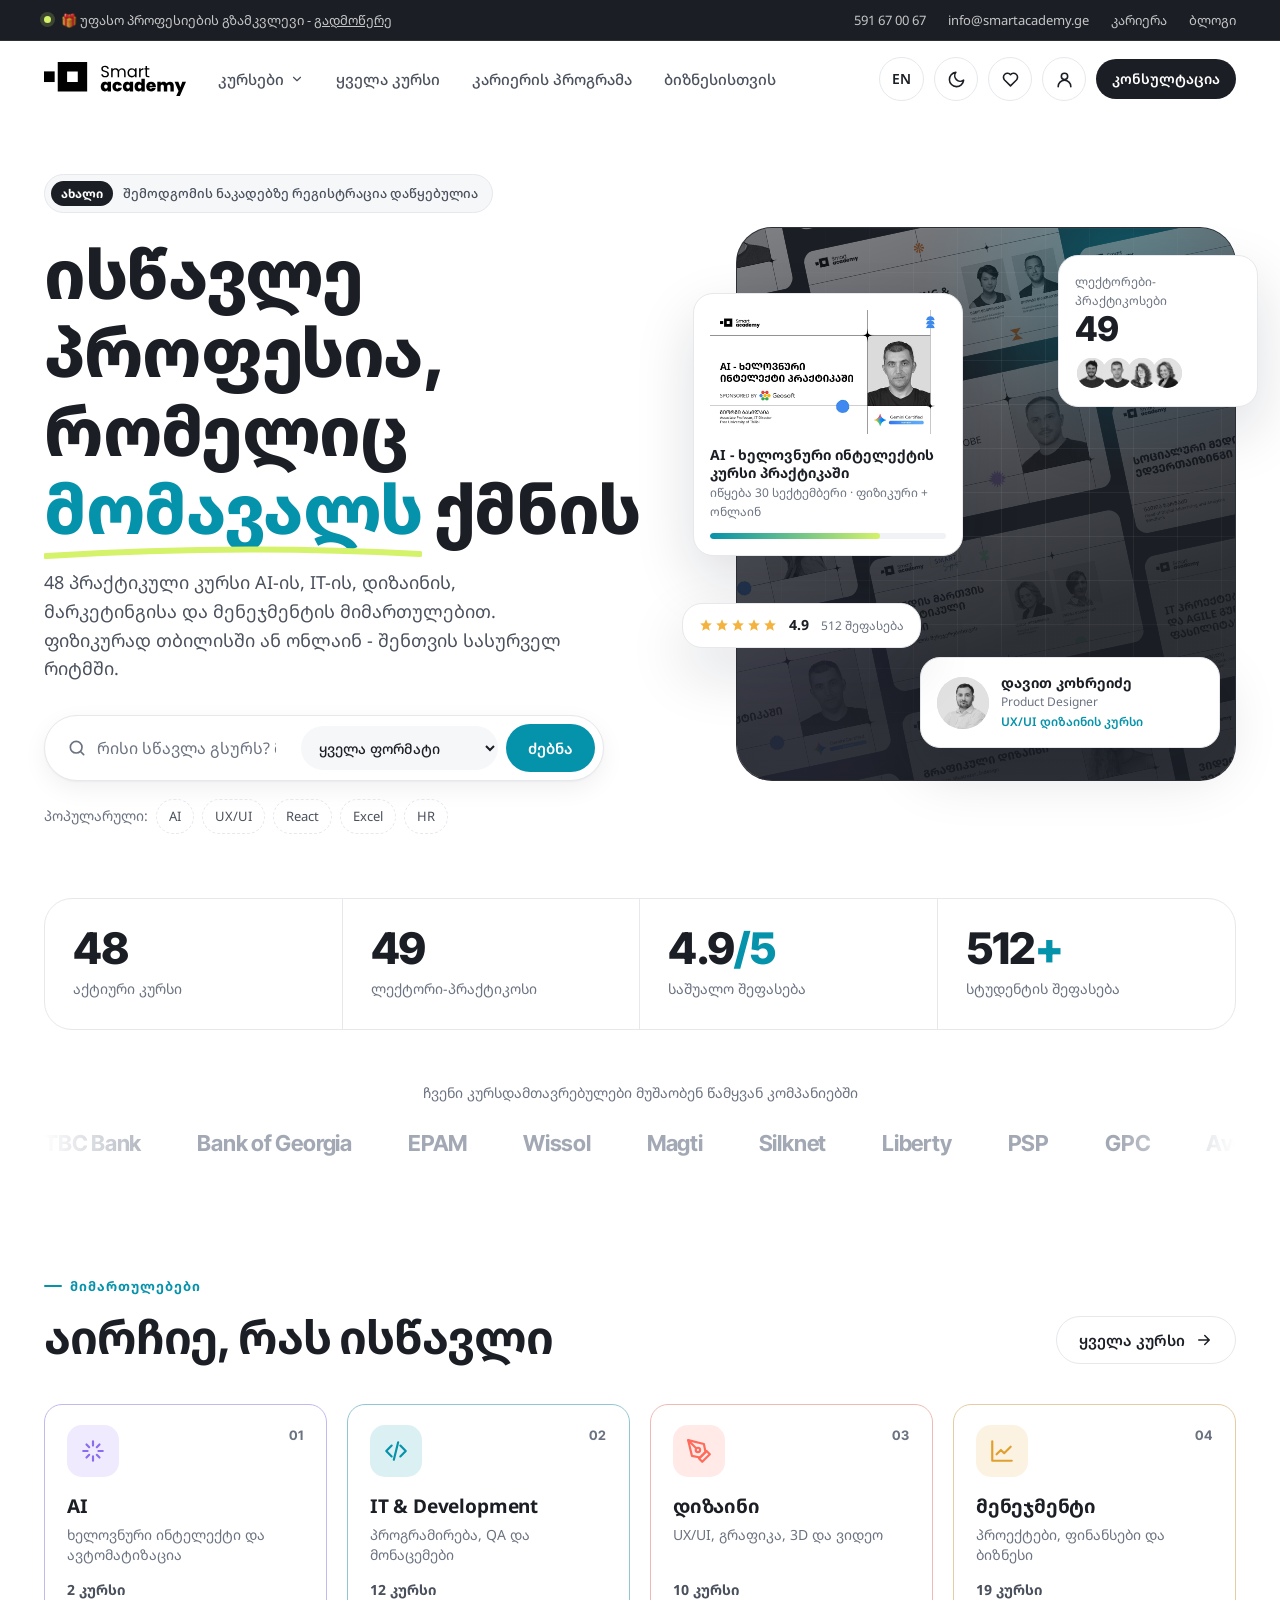
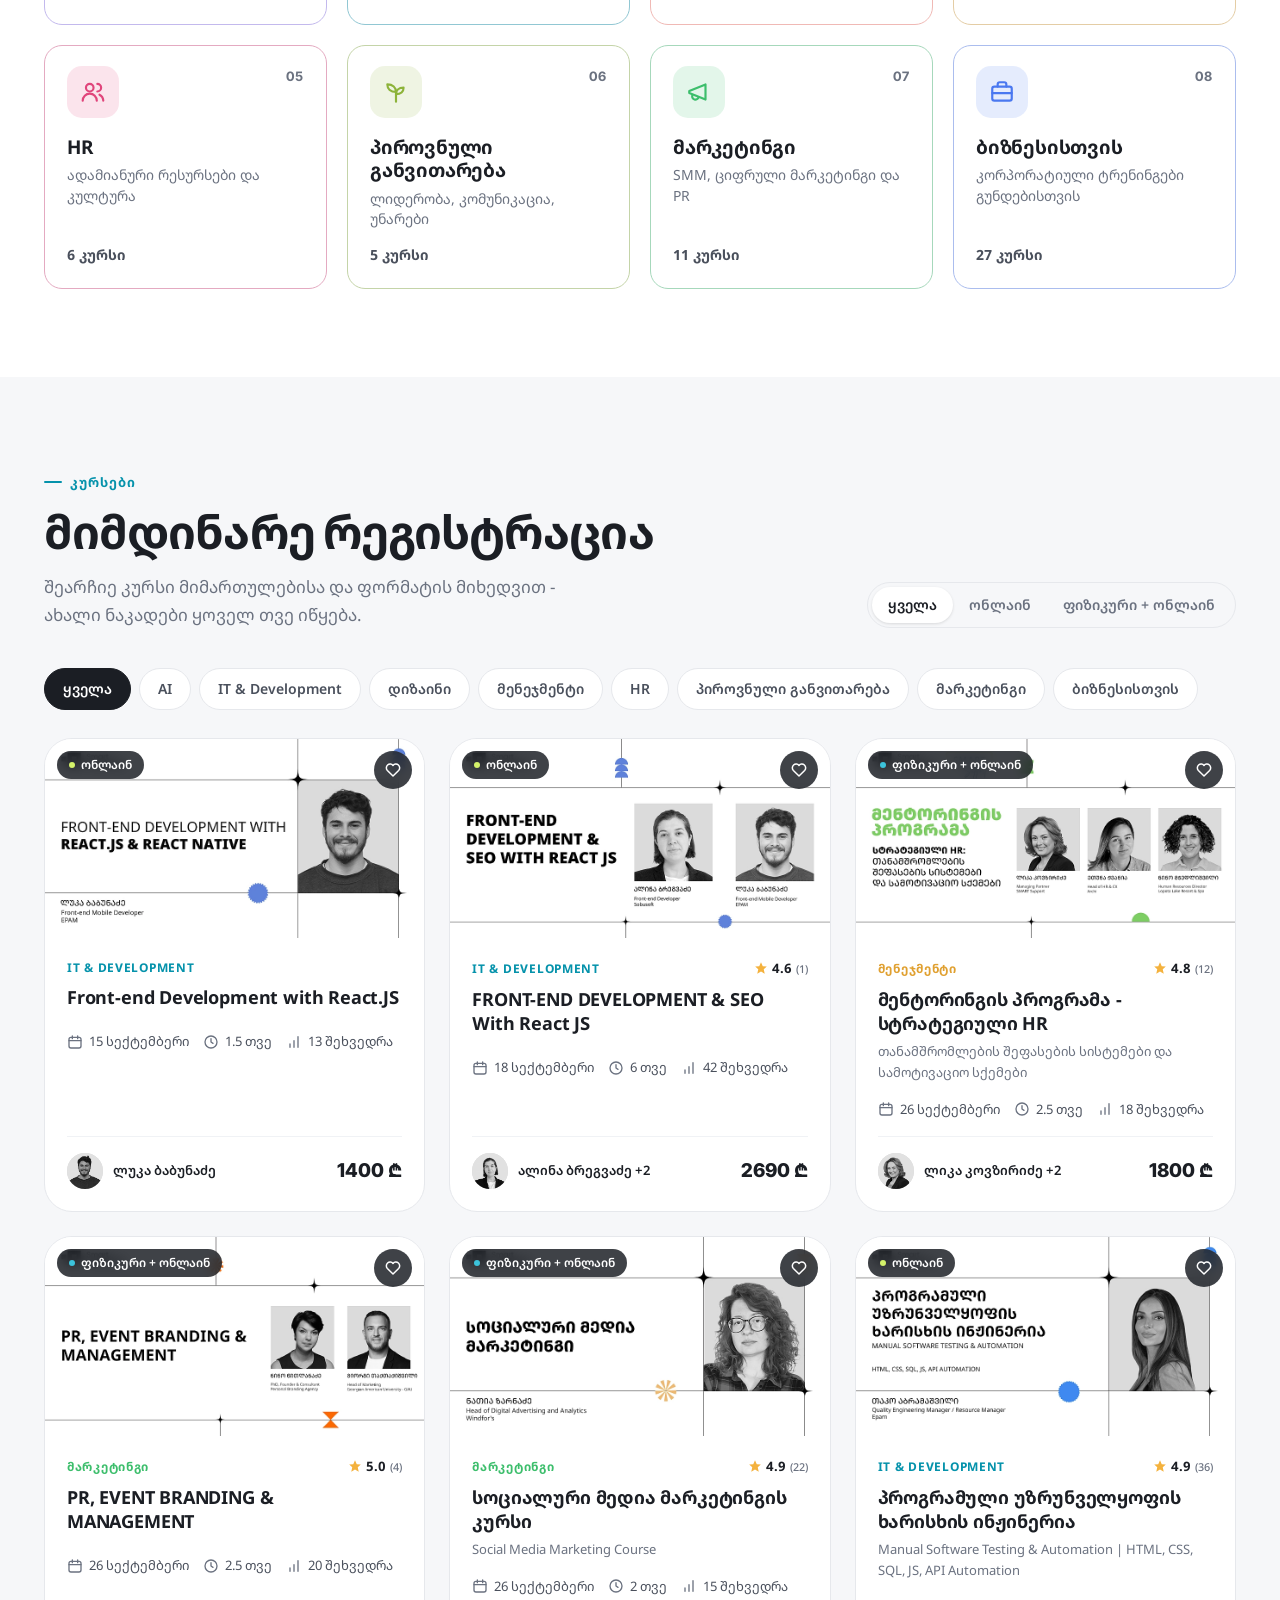
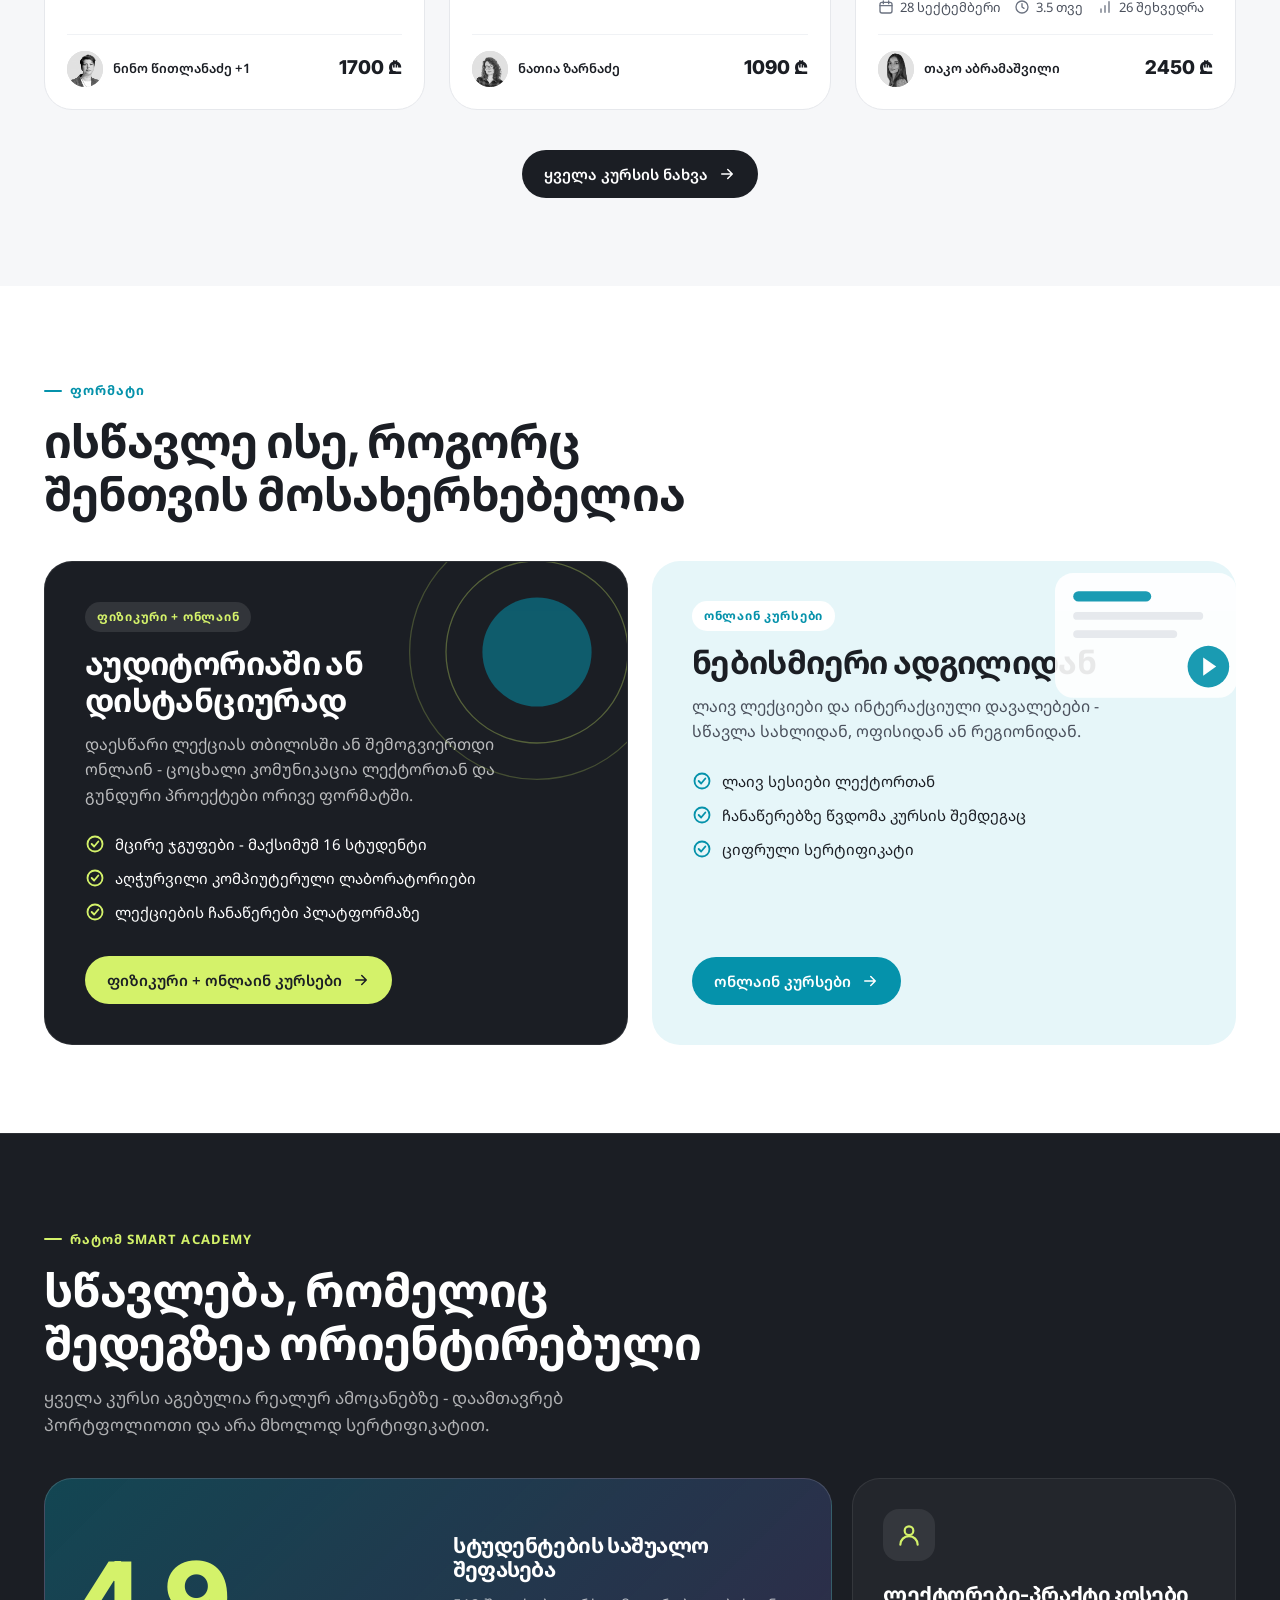
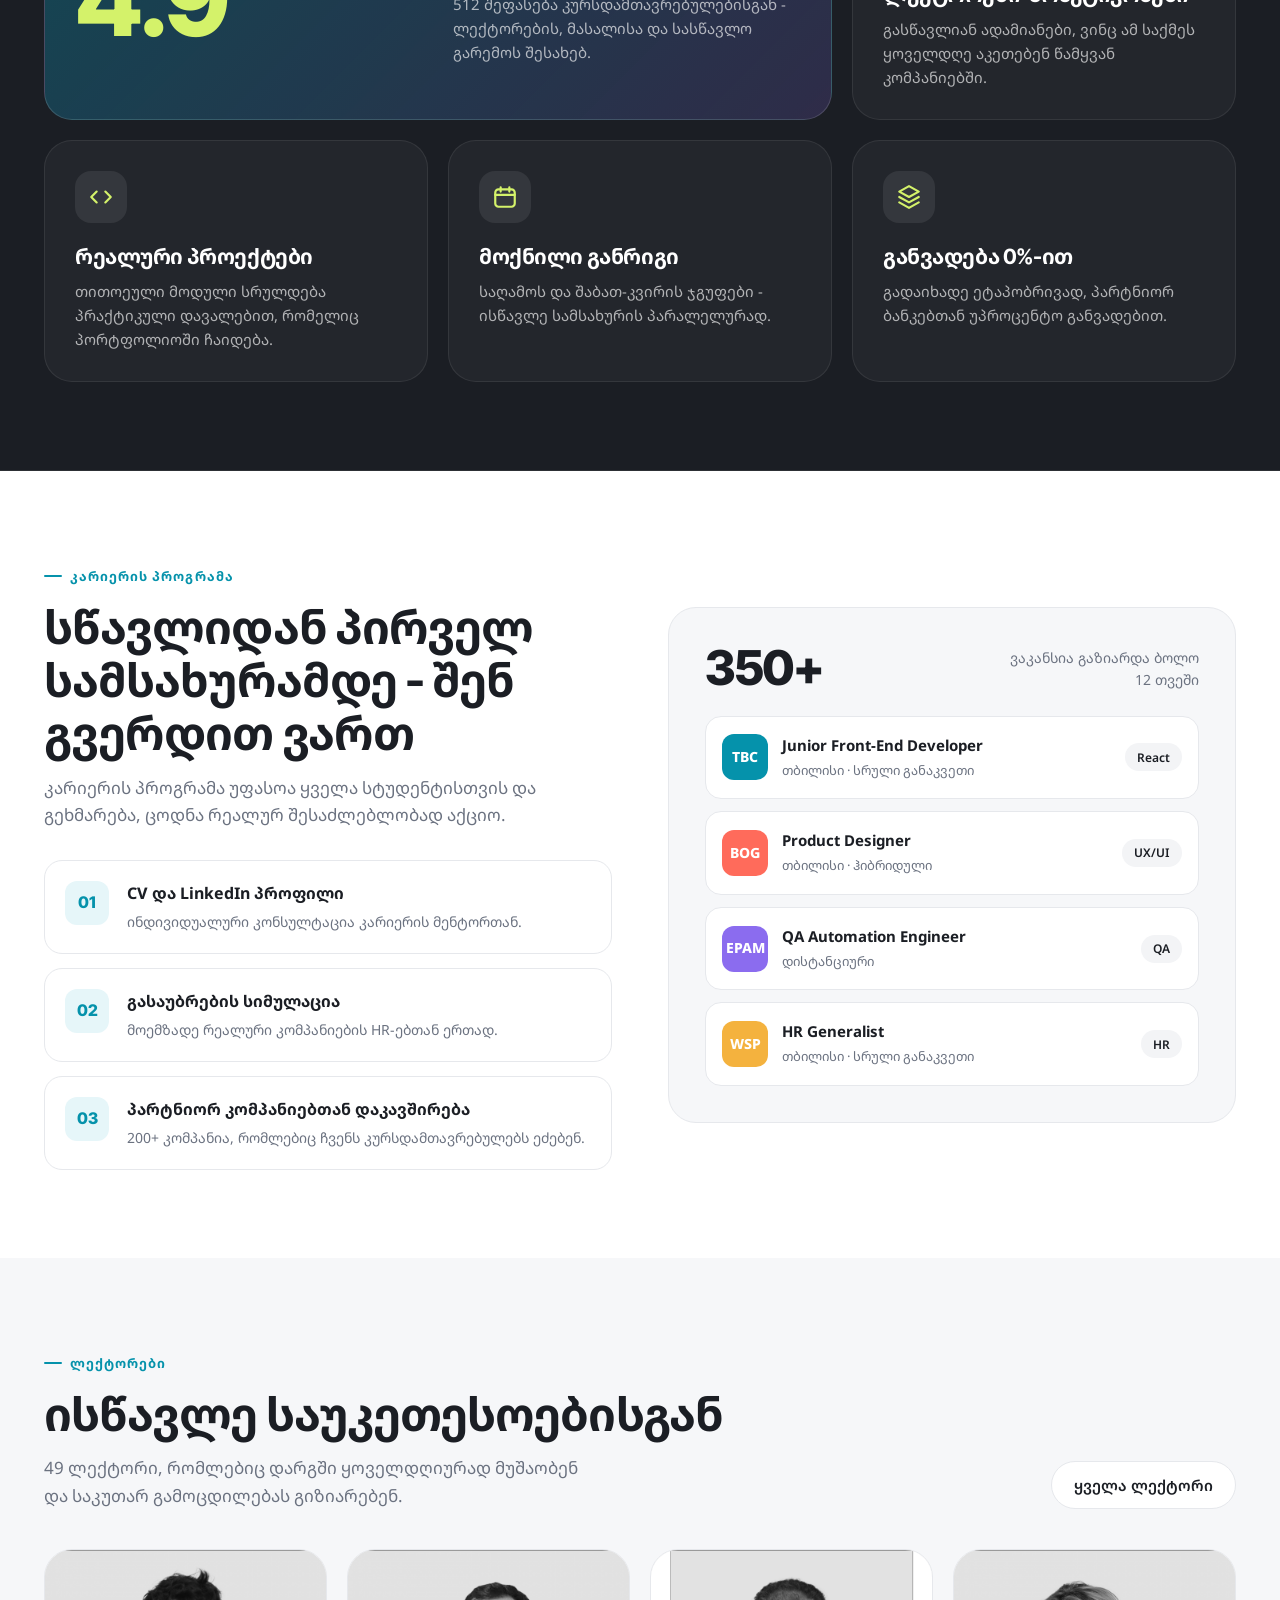
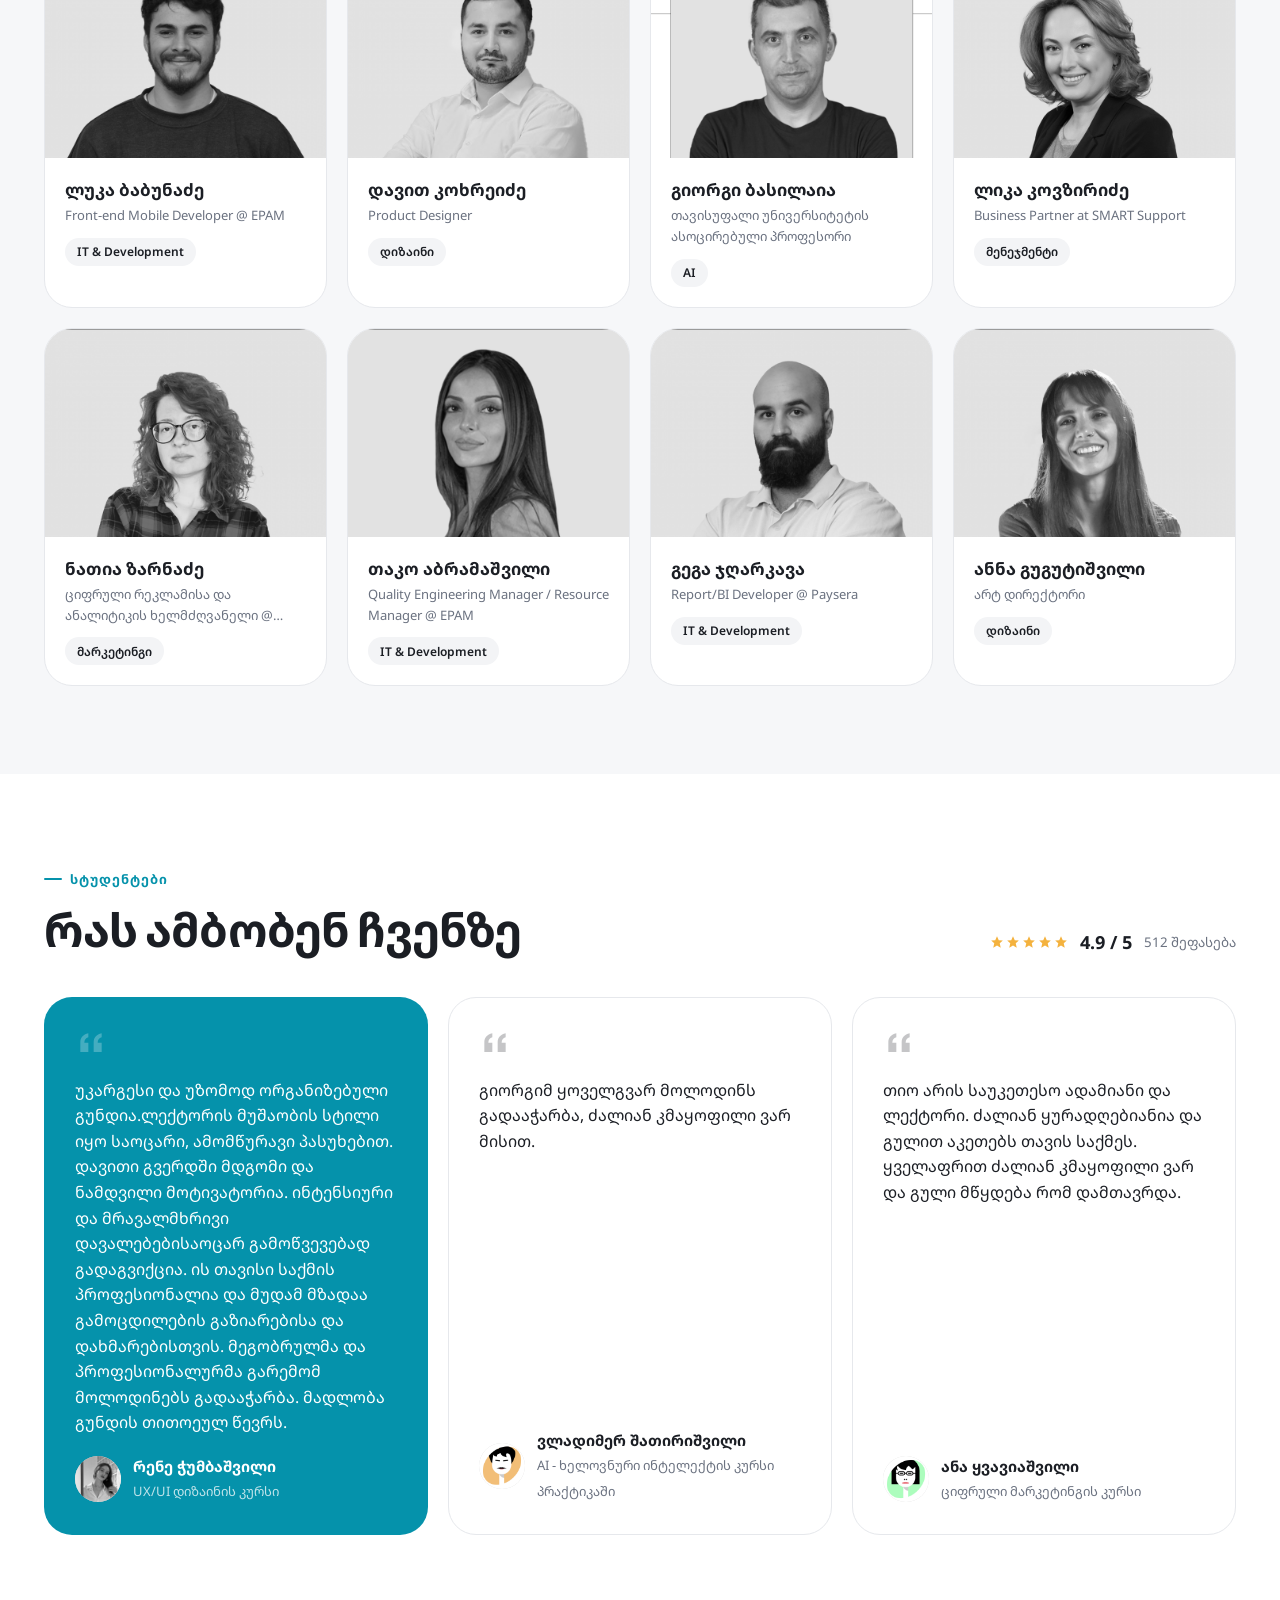
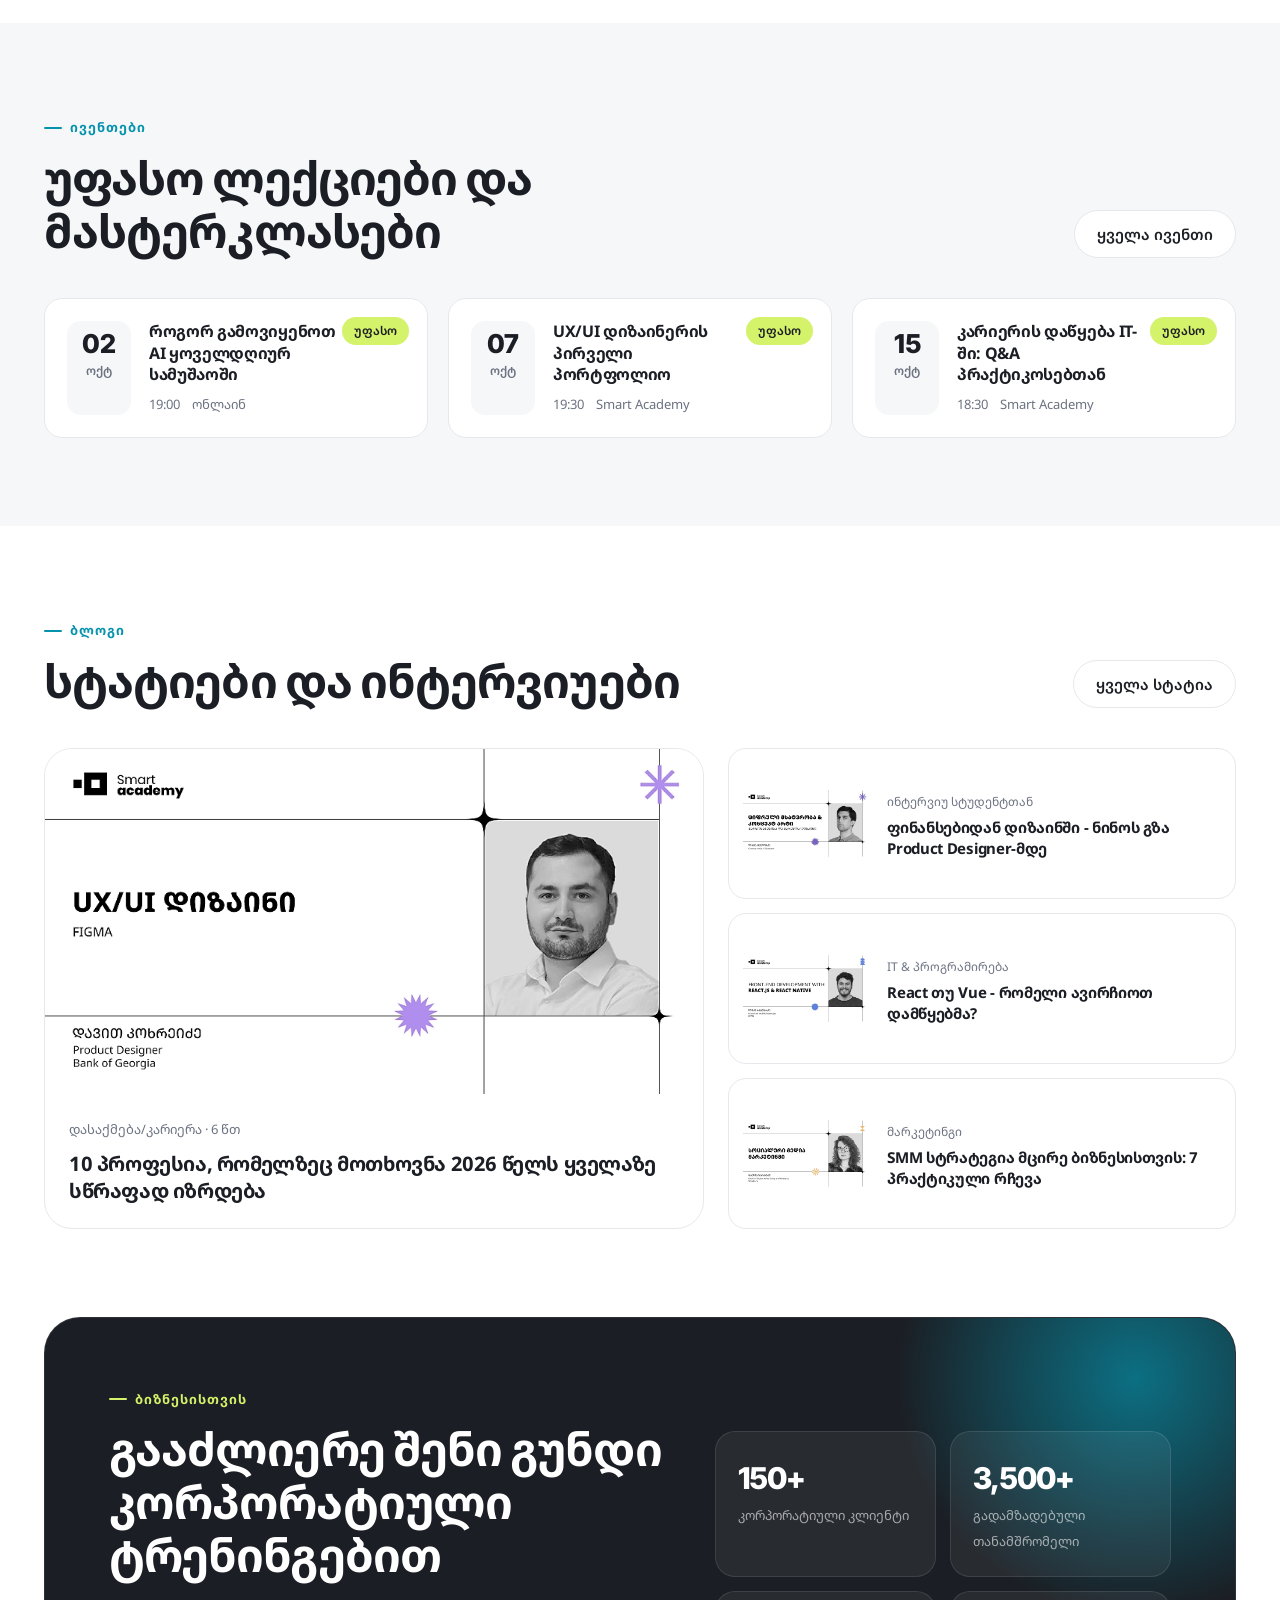
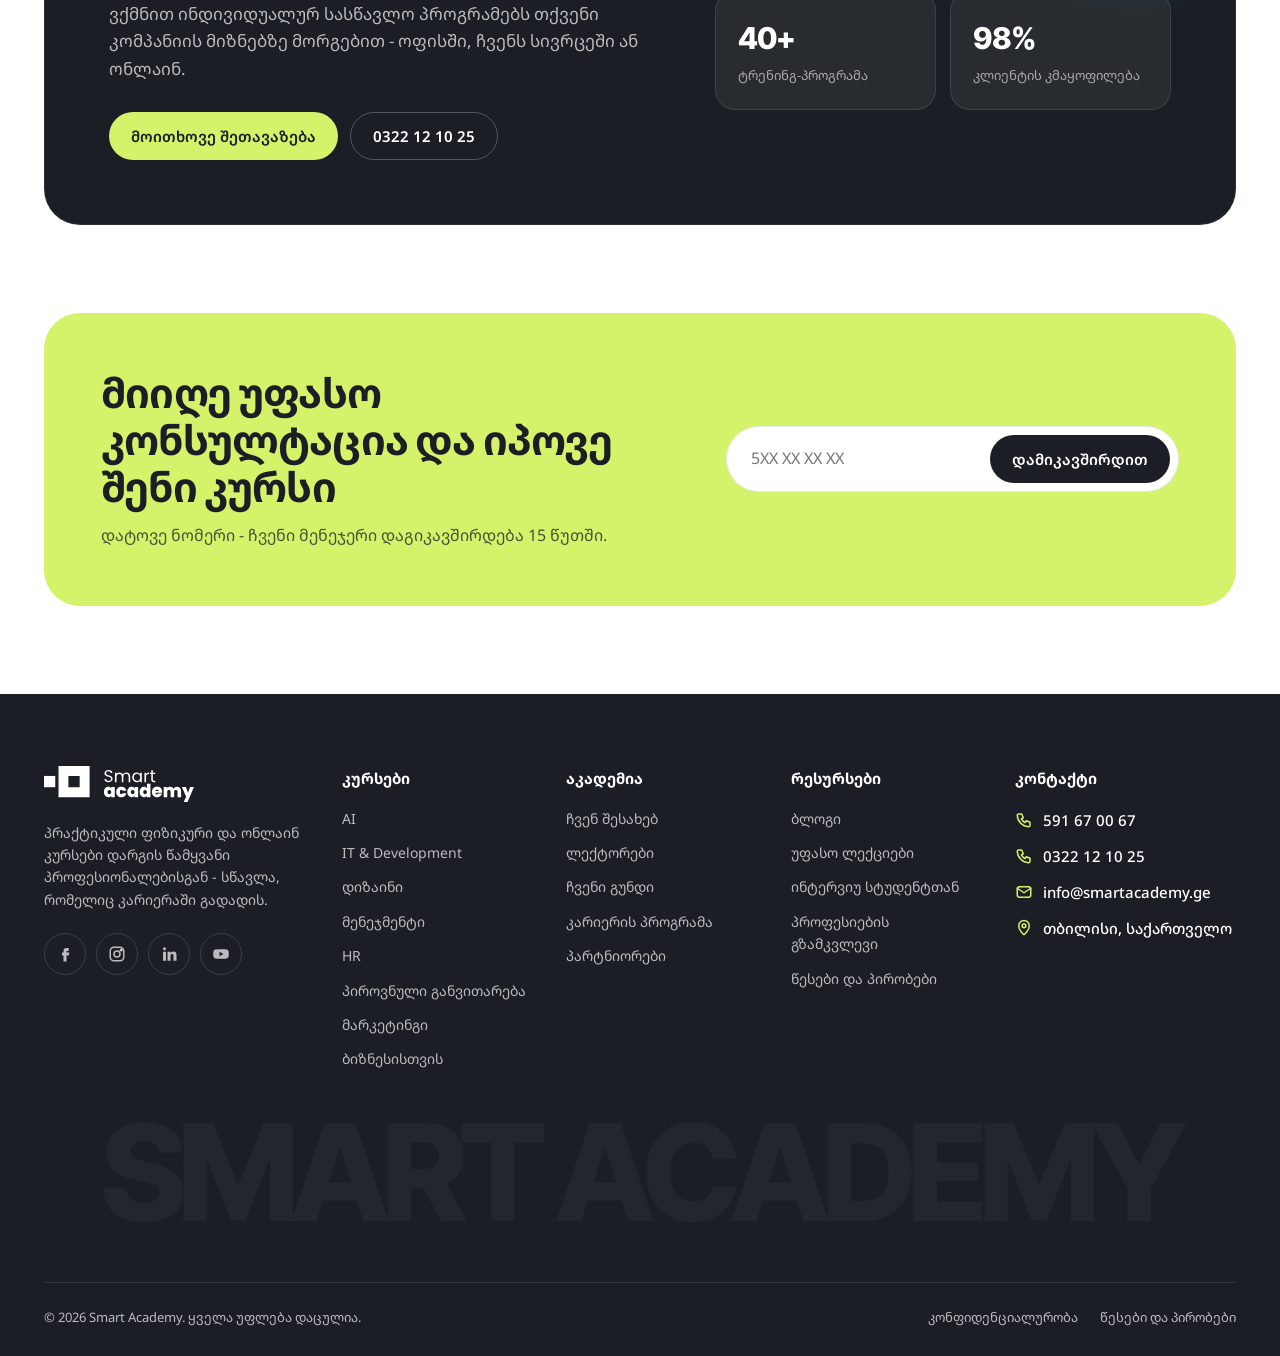
==== commit 7ae147cf: "Redesign homepage categories and add HR and Personal Development - Category cards in a 4x2 grid with" ====
--- a/index.html
+++ b/index.html
@@ -220,14 +220,14 @@
     '<div class="hv-card c3"><div class="hv-row">'+SA.av(dk).replace('class="av"','class="av" style="width:52px;height:52px"')+'<div><b>'+e(dk.name)+'</b><small>'+e(dk.pos)+'</small><small style="color:var(--brand-text);font-weight:600">'+e(ux.ka)+'</small></div></div></div>'+
     '<div class="hv-card c4"><div class="hv-row">'+SA.stars(5)+'<b>'+avg+'</b><small>'+revTotal+' შეფასება</small></div></div>';
   document.getElementById("stats").innerHTML=[[SA.courses.length,"","აქტიური კურსი"],[SA.lecturers.length,"","ლექტორი-პრაქტიკოსი"],[avg,"/5","საშუალო შეფასება"],[revTotal,"+","სტუდენტის შეფასება"]].map(function(x){return '<div class="stat"><div class="num">'+x[0]+'<em>'+x[1]+'</em></div><p>'+x[2]+'</p></div>'}).join("");
-  document.getElementById("cats").innerHTML=SA.categories.map(function(c){var n=SA.courses.filter(function(x){return x.cat===c.id}).length;return '<a class="cat reveal" href="courses.html?cat='+c.id+'"><span class="ic ic-tint" style="--c:'+c.color+'">'+I(c.icon)+'</span><span class="arrow">'+I("arrow")+'</span><span><b>'+c.name+'</b><small>'+n+' კურსი</small></span></a>'}).join("");
+  document.getElementById("cats").innerHTML=SA.categories.map(function(c,i){var n=SA.courses.filter(function(x){return SA.inCat(x,c.id)}).length;return '<a class="cat reveal" href="courses.html?cat='+c.id+'" style="--c:'+c.color+'"><span class="cat-head"><span class="ic ic-tint">'+I(c.icon)+'</span><span class="num">'+(i<9?"0":"")+(i+1)+'</span></span><span class="cat-body"><b>'+e(c.name)+'</b><span class="desc">'+e(c.sub)+'</span><strong class="cnt">'+n+' კურსი</strong></span></a>'}).join("");
   var partners=["TBC Bank","Bank of Georgia","EPAM","Wissol","Magti","Silknet","Liberty","PSP","GPC","Aversi","Nikora","Crystal"];
   document.getElementById("marquee").innerHTML=partners.concat(partners).map(function(p){return "<span>"+p+"</span>"}).join("");
   var state={cat:"",format:""};
   var tabs=[{id:"",name:"ყველა"}].concat(SA.categories);
   document.getElementById("home-tabs").innerHTML=tabs.map(function(t,i){return '<button class="tab'+(i?"":" active")+'" data-cat="'+t.id+'">'+t.name+'</button>'}).join("");
   function render(){
-    var list=SA.courses.filter(function(c){return (!state.cat||c.cat===state.cat)&&(!state.format||c.format===state.format)}).sort(function(a,b){return a.sort-b.sort});
+    var list=SA.courses.filter(function(c){return (!state.cat||SA.inCat(c,state.cat))&&(!state.format||c.format===state.format)}).sort(function(a,b){return a.sort-b.sort});
     var el=document.getElementById("home-courses");
     el.innerHTML=list.length?list.slice(0,6).map(SA.card).join(""):'<div class="empty">ამ ფილტრით კურსი ვერ მოიძებნა</div>';
     SA.observe(el);
--- a/assets/css/app.css
+++ b/assets/css/app.css
@@ -233,17 +233,19 @@
 .section-dark .sub{color:rgba(255,255,255,.65)}
 
 /* Category tiles */
-.cats{display:grid;grid-template-columns:repeat(6,1fr);gap:14px}
-.cat{position:relative;border-radius:var(--radius);padding:22px 20px;background:var(--surface);border:1px solid var(--line);display:flex;flex-direction:column;gap:36px;transition:transform .25s,box-shadow .25s,border-color .25s;overflow:hidden}
-.cat:hover{transform:translateY(-4px);box-shadow:var(--shadow-lg);border-color:transparent}
-.cat .ic{width:48px;height:48px;border-radius:14px;display:grid;place-items:center}
-.cat .ic svg{width:24px;height:24px}
-.cat b{font-size:17px;font-weight:700;display:block}
-.cat small{color:var(--muted);font-size:13px}
-.cat .arrow{position:absolute;top:20px;right:20px;width:32px;height:32px;border-radius:50%;display:grid;place-items:center;background:var(--bg-soft);transition:.25s}
-.cat .arrow svg{width:16px;height:16px}
-.cat:hover .arrow{background:var(--inv-bg);color:var(--inv-fg);transform:rotate(-45deg)}
-
+.cats{display:grid;grid-template-columns:repeat(4,1fr);gap:20px}
+.cat{position:relative;display:flex;flex-direction:column;gap:18px;min-height:190px;padding:20px 22px 22px;border-radius:var(--radius);background:var(--surface);border:1px solid color-mix(in srgb,var(--c) 38%,var(--line));transition:transform .25s,box-shadow .25s,border-color .25s}
+.cat:hover{transform:translateY(-4px);border-color:var(--c);box-shadow:0 14px 34px -10px color-mix(in srgb,var(--c) 45%,transparent)}
+.cat-head{display:flex;justify-content:space-between;align-items:flex-start}
+.cat .ic{width:52px;height:52px;border-radius:15px;display:grid;place-items:center;transition:transform .25s}
+.cat .ic svg{width:26px;height:26px}
+.cat:hover .ic{transform:scale(1.06)}
+.cat .num{font-family:var(--font-display);font-size:13px;font-weight:700;letter-spacing:.04em;color:var(--muted);line-height:1;padding-top:4px}
+.cat:hover .num{color:var(--c)}
+.cat-body{display:flex;flex-direction:column;gap:6px;flex:1}
+.cat b{font-size:19px;font-weight:700;line-height:1.25;letter-spacing:-.01em}
+.cat .desc{color:var(--muted);font-size:14px;line-height:1.45}
+.cat .cnt{font-size:14px;font-weight:700;color:var(--fg-2);margin-top:auto;padding-top:8px}
 /* Filter tabs */
 .tabs{display:flex;gap:8px;flex-wrap:wrap}
 .tab{height:42px;padding:0 18px;border-radius:999px;border:1px solid var(--line);font-size:14px;font-weight:600;color:var(--fg-2);background:var(--surface);transition:.2s}
@@ -520,7 +522,7 @@
 @media (max-width:1480px){.nav>a.opt{display:none}.header .container{gap:18px}}
 @media (max-width:1180px){
   .nav>a,.nav>.has-mega>button{padding:10px;font-size:14px}
-  .cats{grid-template-columns:repeat(3,1fr)}
+  .cats{grid-template-columns:repeat(2,1fr)}
   .footer-grid{grid-template-columns:1fr 1fr 1fr}
   .footer-grid>div:first-child{grid-column:1/-1}
   .cd-facts{grid-template-columns:repeat(2,auto)}
@@ -567,8 +569,12 @@
   .stat{padding:20px}
   .stat:nth-child(2){border-right:0}
   .stat:nth-child(-n+2){border-bottom:1px solid var(--line)}
-  .cats{grid-template-columns:1fr 1fr;gap:10px}
-  .cat{padding:18px 16px;gap:24px}
+  .cats{grid-template-columns:1fr 1fr;gap:12px}
+  .cat{padding:16px;gap:14px;min-height:0}
+  .cat .ic{width:44px;height:44px;border-radius:13px}
+  .cat .ic svg{width:22px;height:22px}
+  .cat b{font-size:16px}
+  .cat .desc{font-size:13px}
   .courses,.catalog .courses,.testi,.events,.reviews{grid-template-columns:1fr}
   .lecturers{grid-template-columns:1fr 1fr;gap:12px}
   .lect-body{padding:14px}
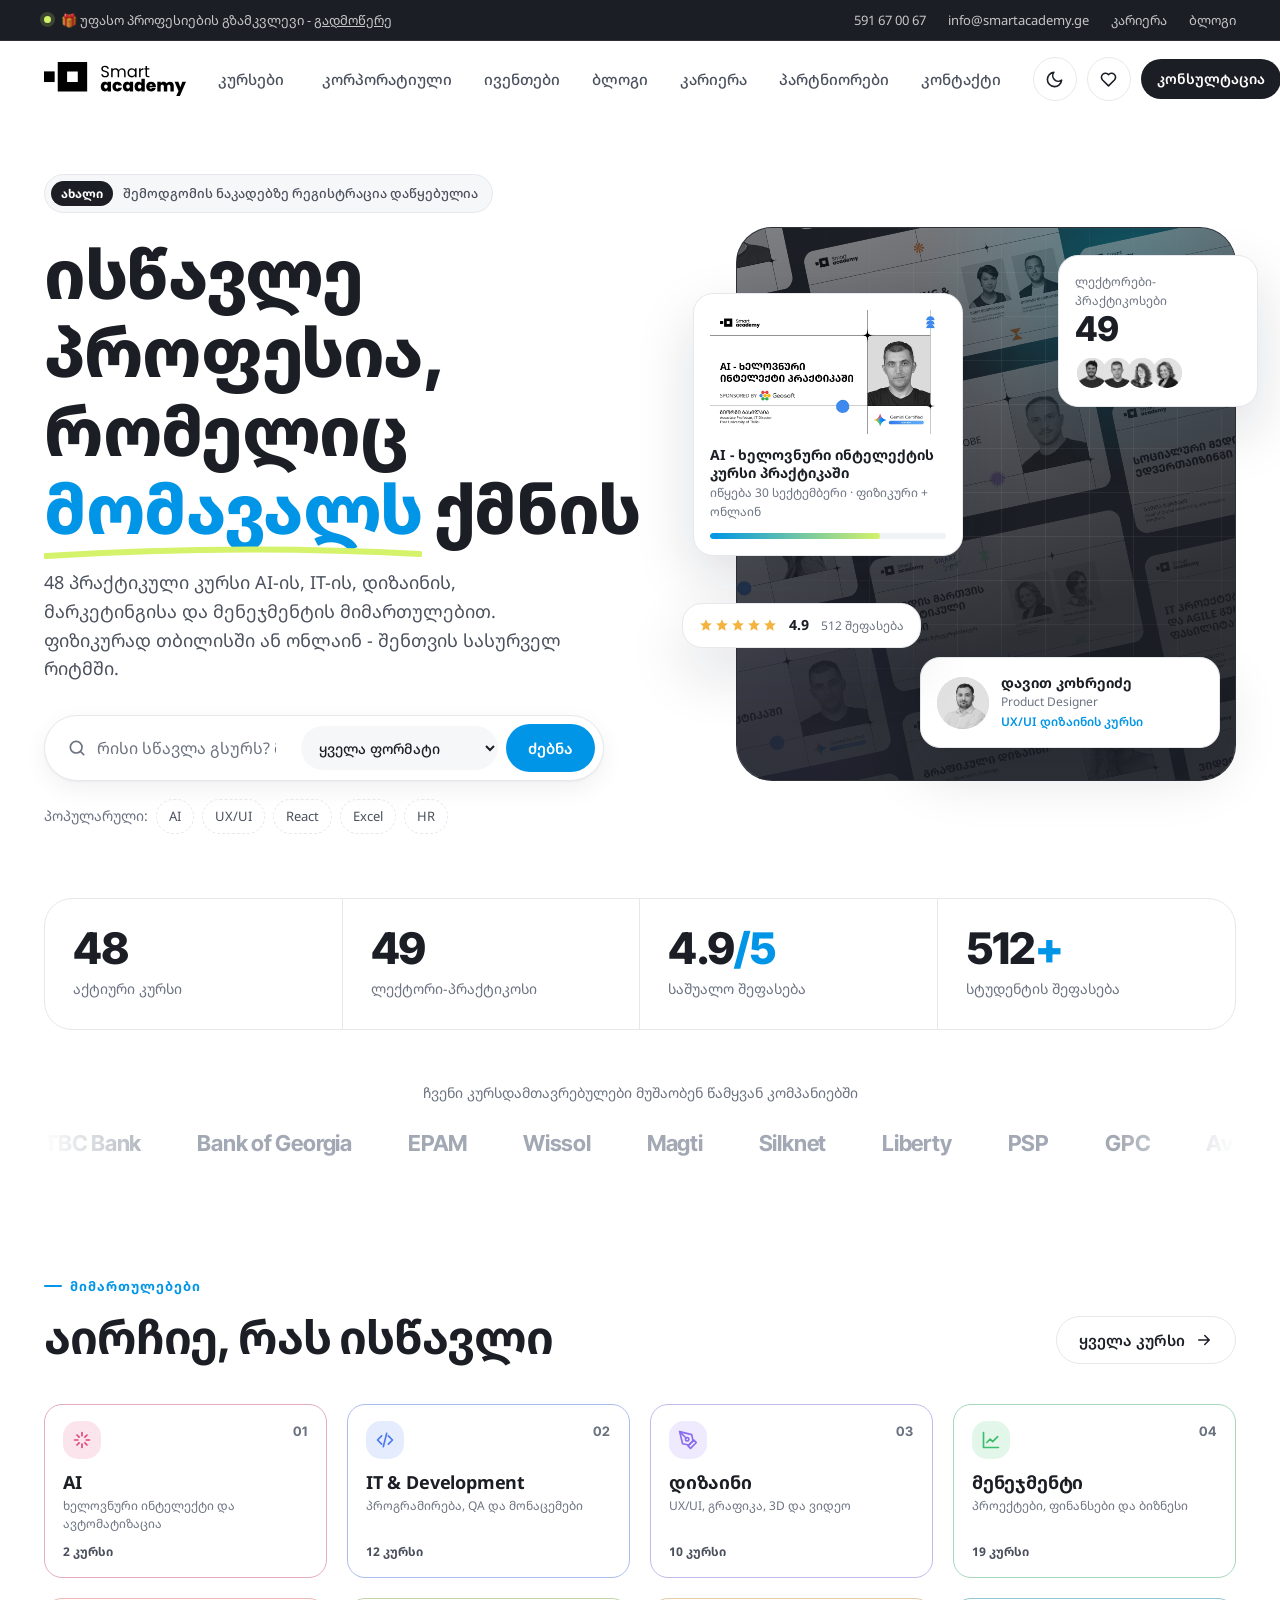
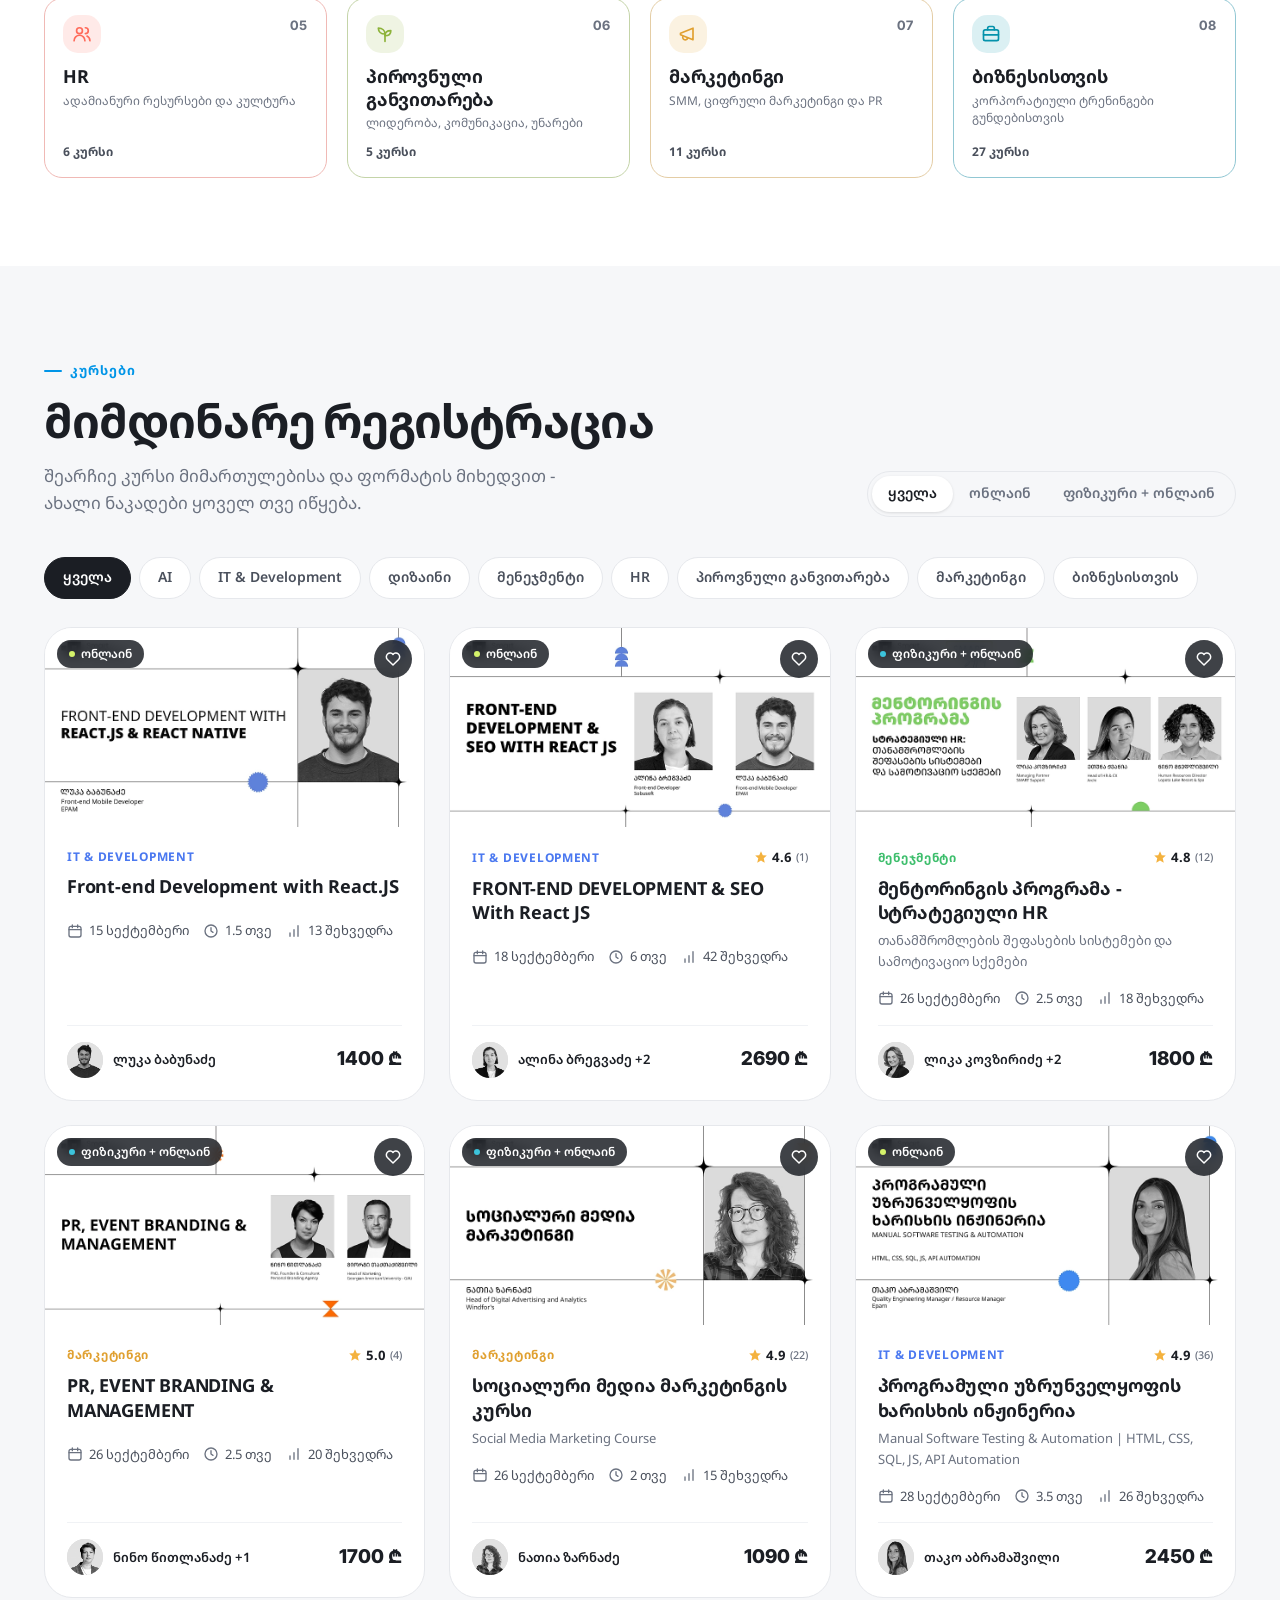
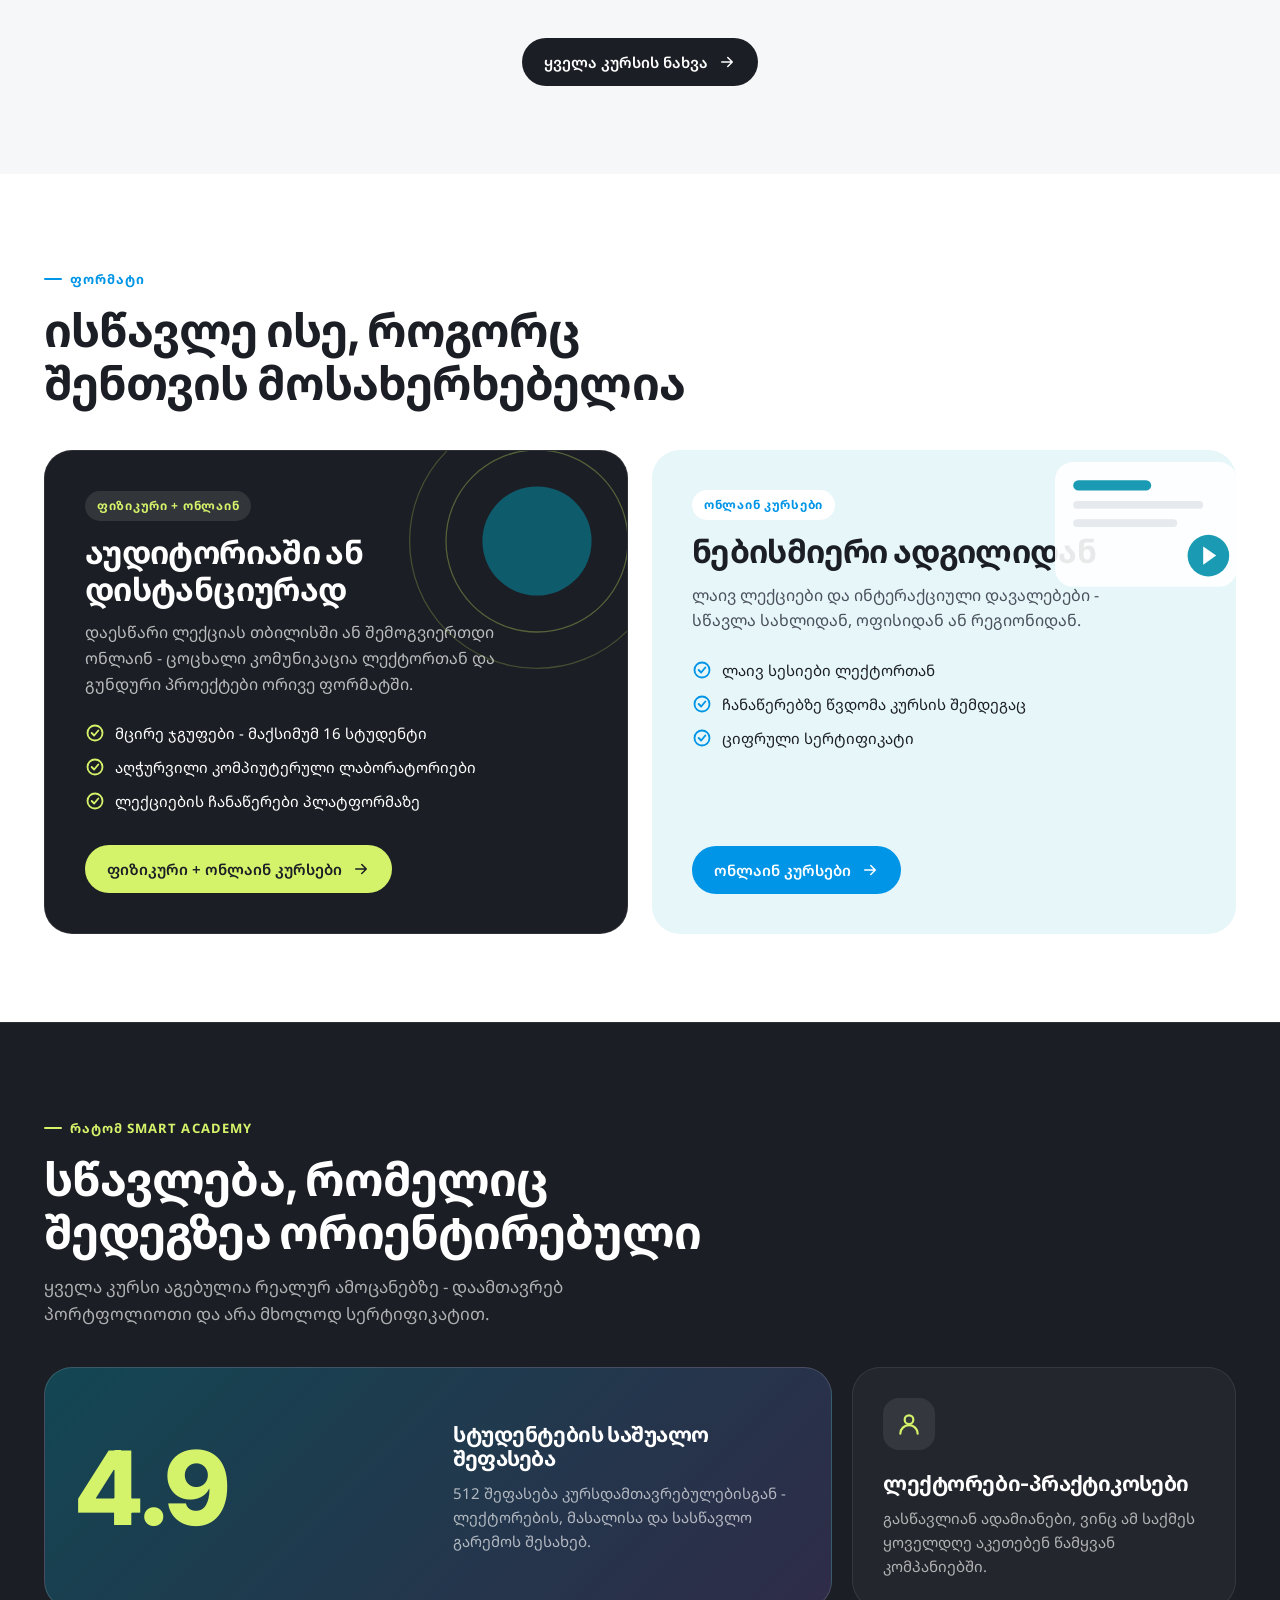
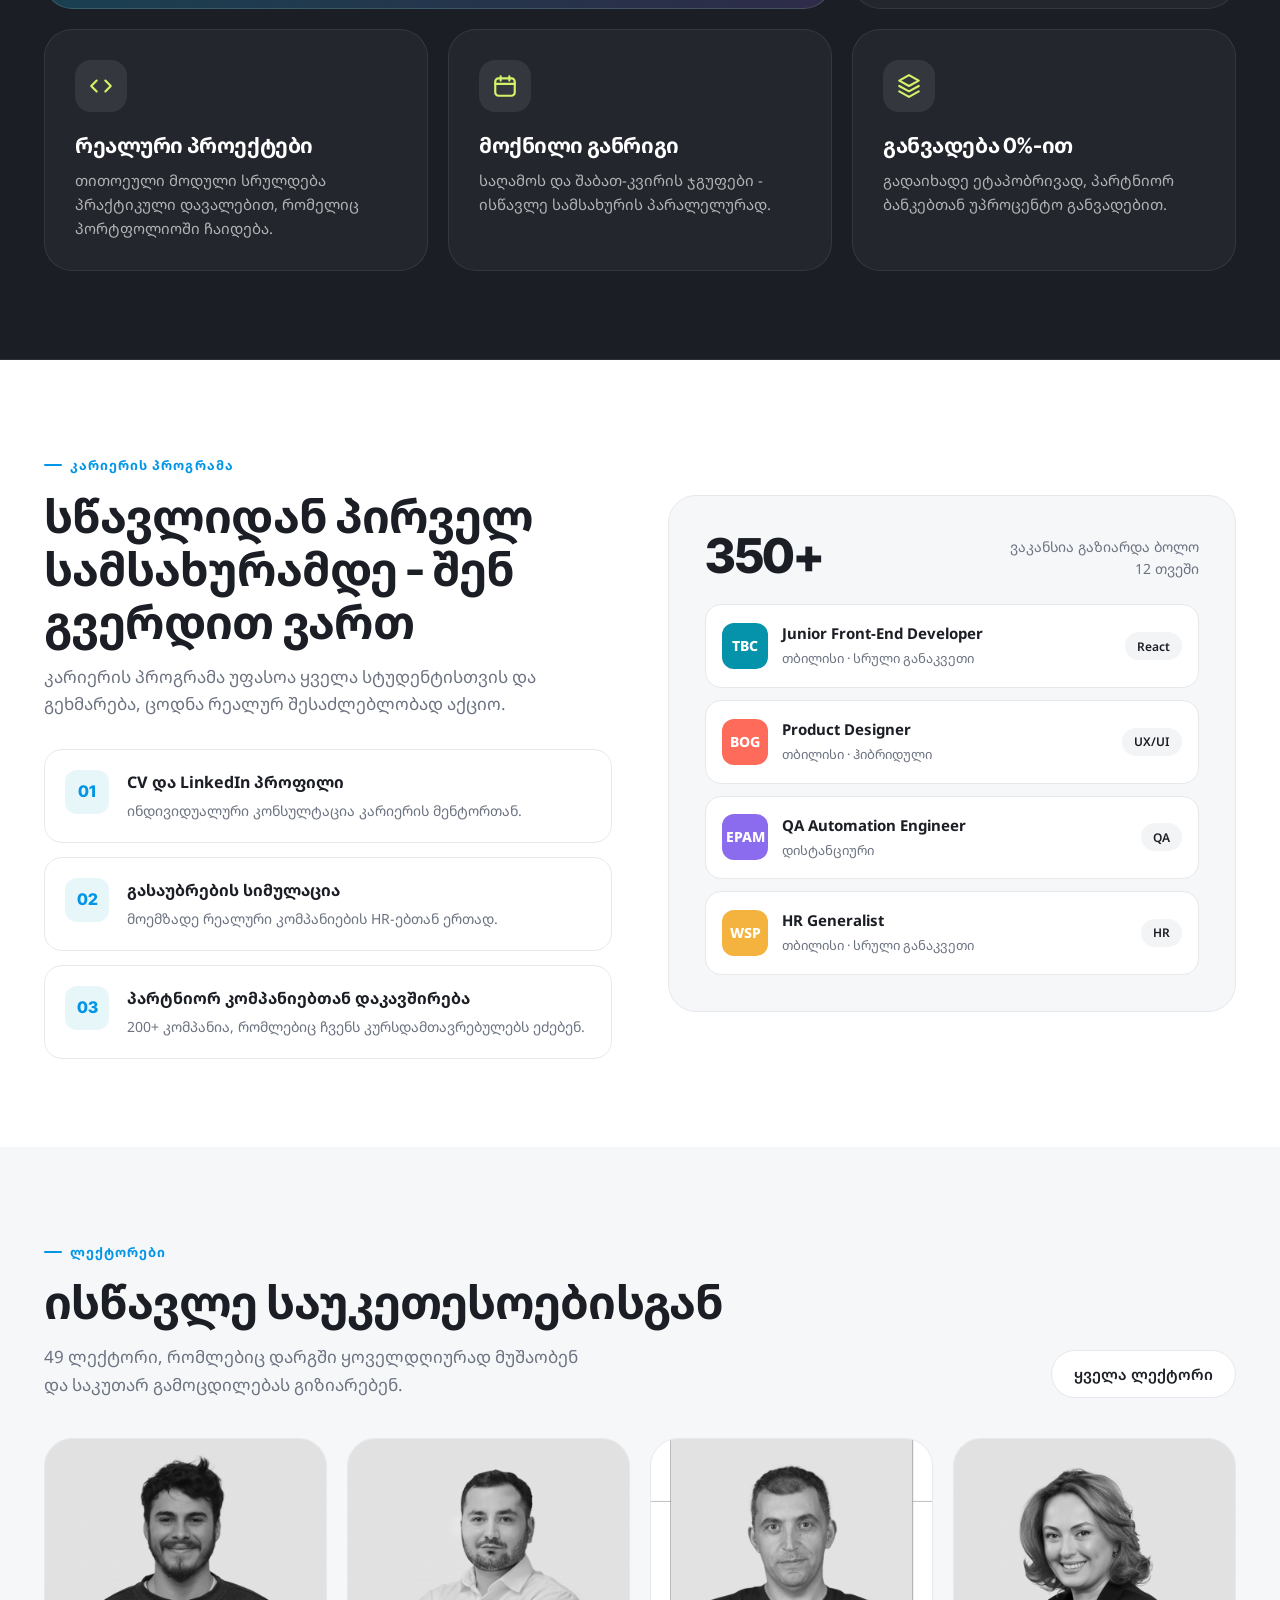
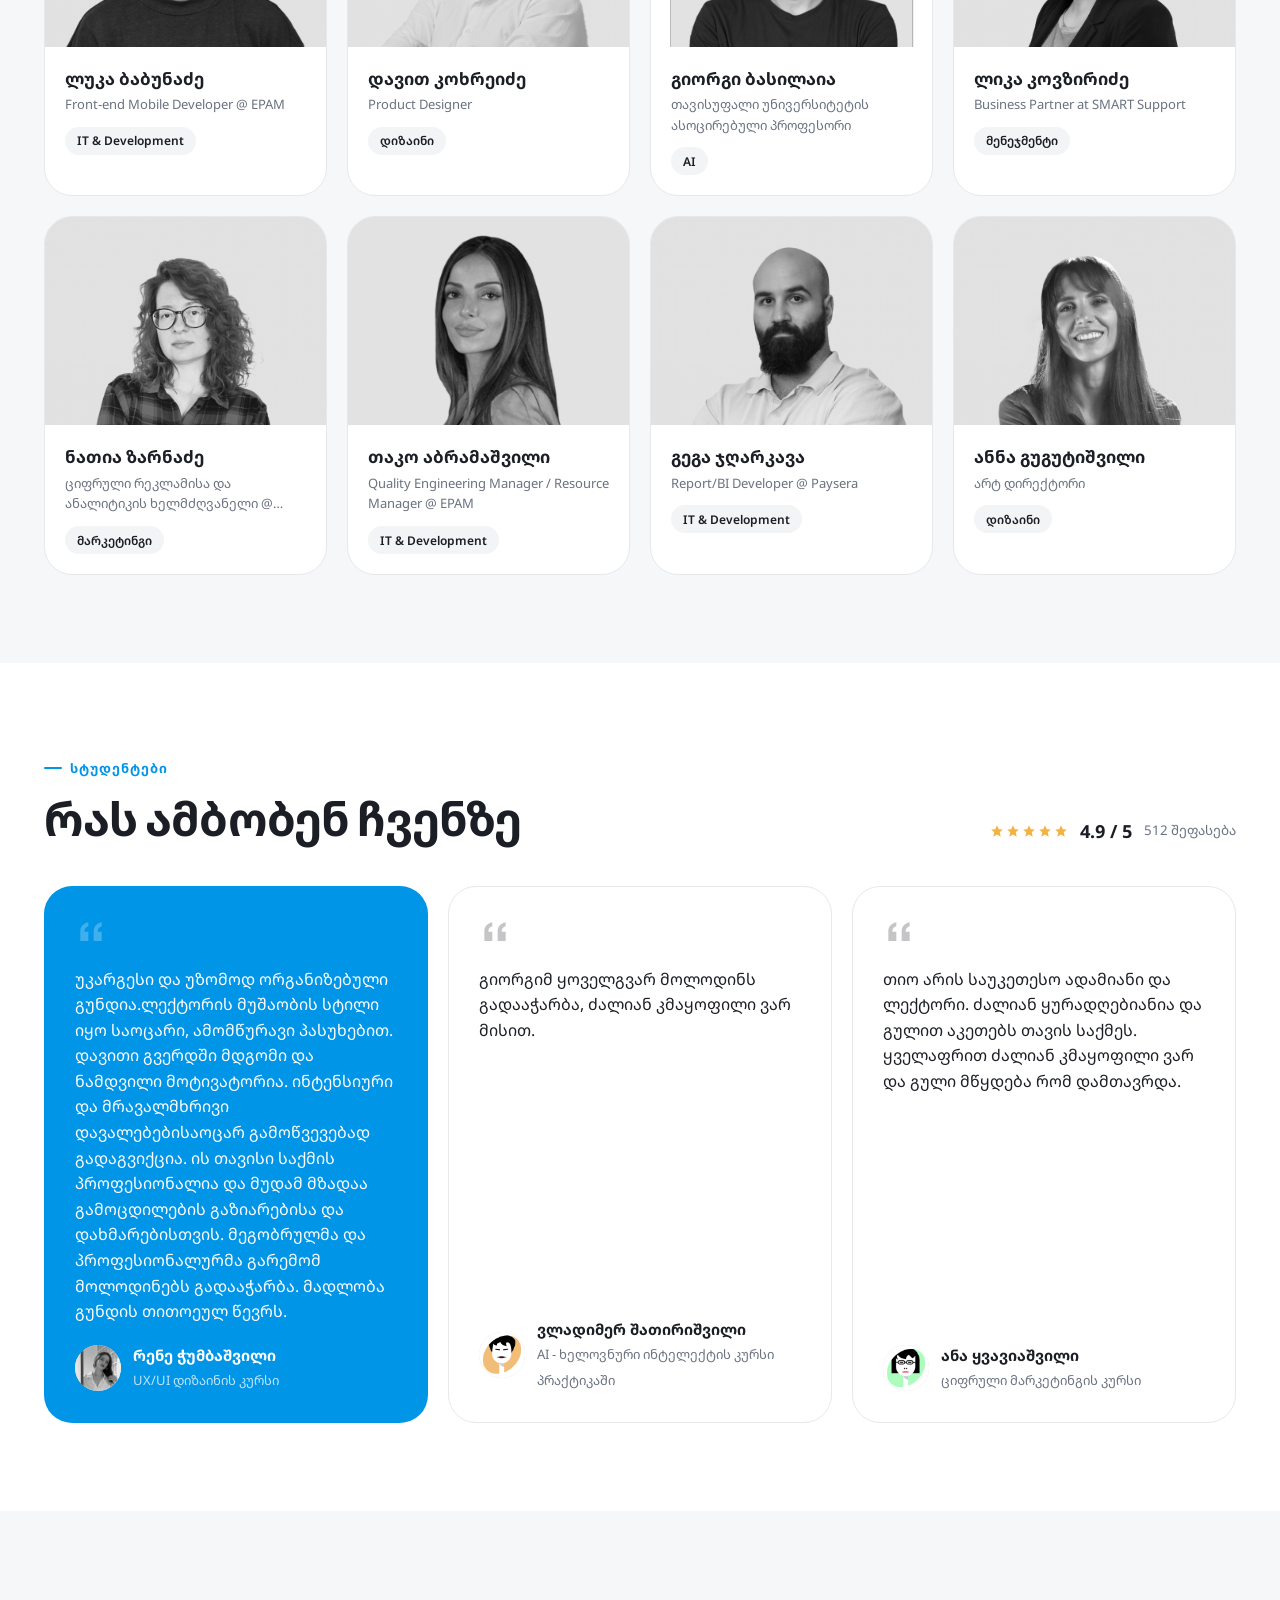
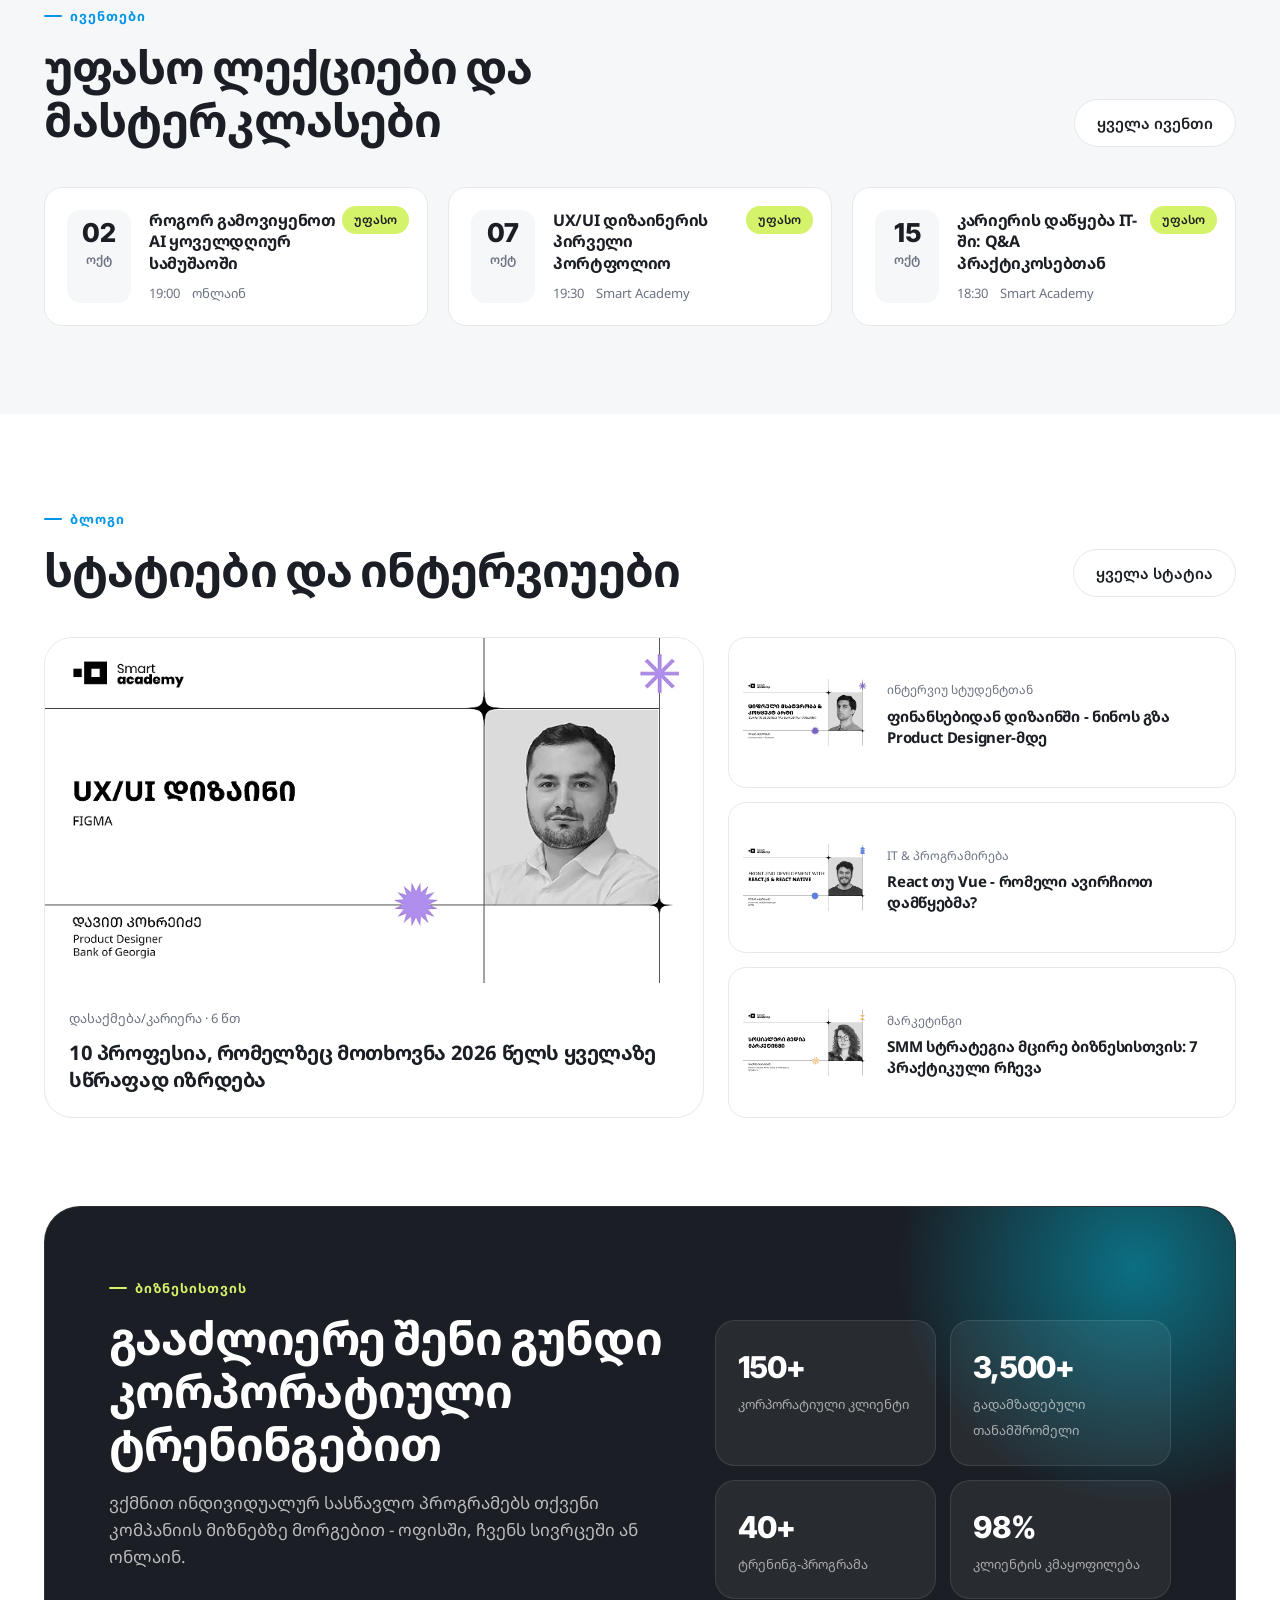
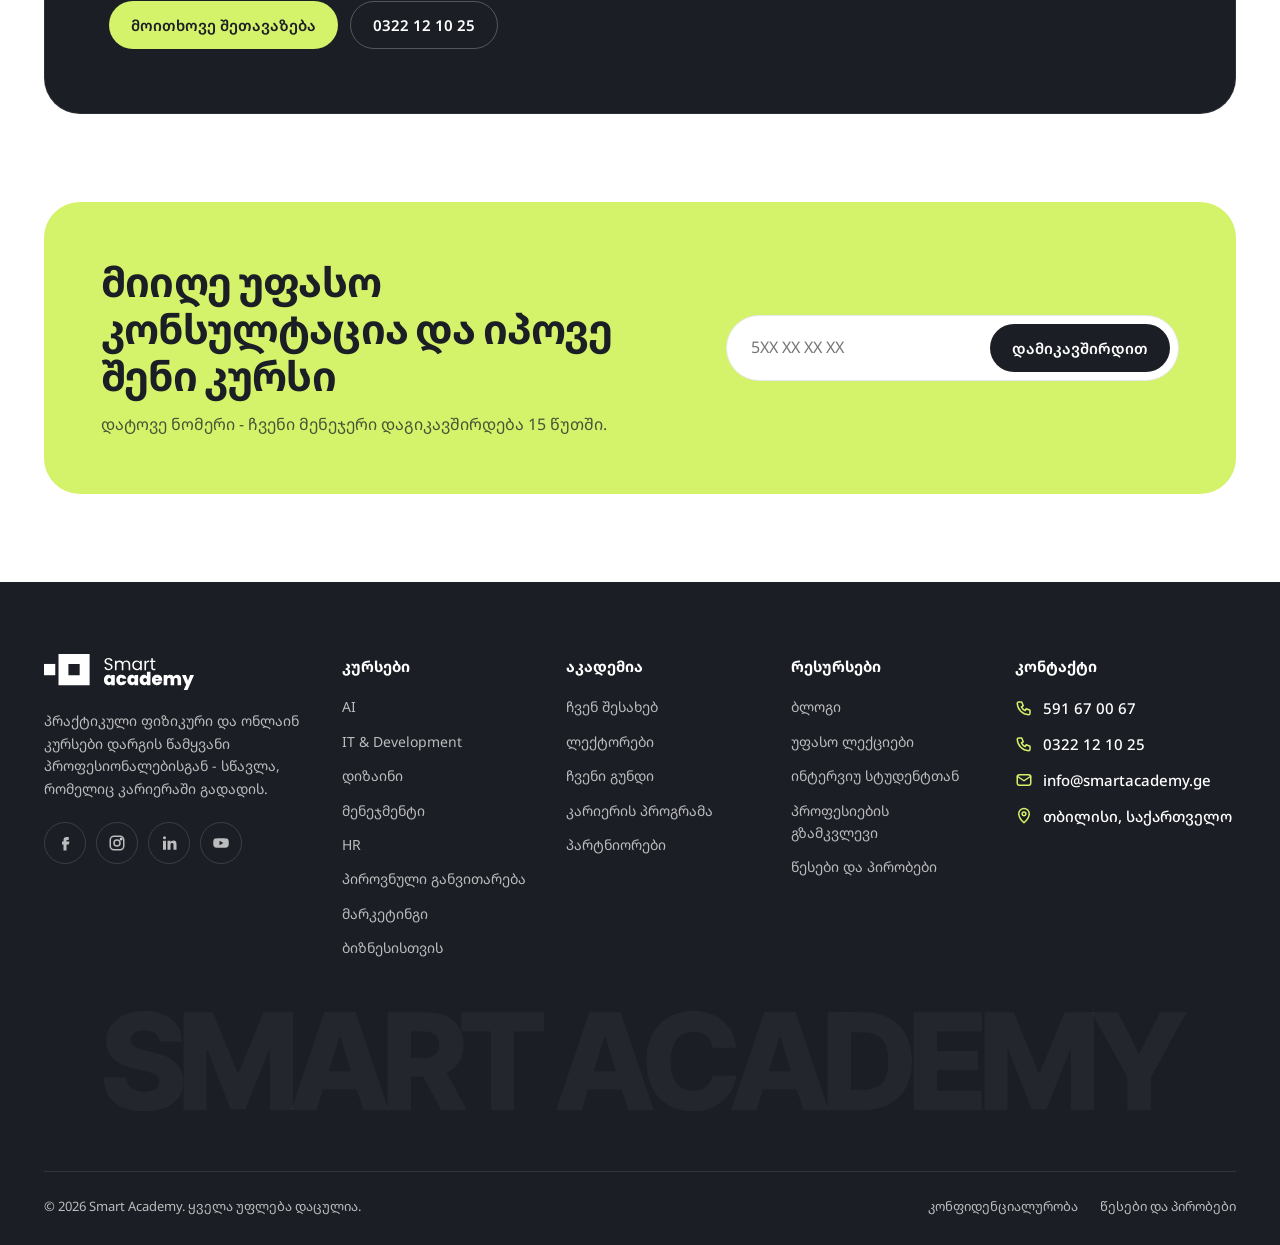
==== commit 86a4083f: "Rework main menu, hide language switch - Menu: კურსები, კორპორატიული, ივენთები, ბლოგი, კარიერა, პარტ" ====
--- a/index.html
+++ b/index.html
@@ -46,7 +46,7 @@
     </div>
   </section>
   <!-- Partners -->
-  <section class="partners">
+  <section class="partners" id="partners">
     <div class="container">
       <p class="partners-label">ჩვენი კურსდამთავრებულები მუშაობენ წამყვან კომპანიებში</p>
       <div class="marquee"><div class="marquee-track" id="marquee"></div></div>
--- a/assets/css/app.css
+++ b/assets/css/app.css
@@ -1,7 +1,9 @@
 /* Smart Academy - redesign 2026 */
 :root{
-  --brand:#0592AB;
-  --brand-600:#047A8F;
+  --brand:#0095e7;
+  --brand2:#0592AB;
+  --brand-600:#007ec7;
+  --brand2-600:#047A8F;
   --lime:#D4F26A;
   --coral:#FF6B5B;
   --violet:#8B6CEF;
@@ -24,7 +26,8 @@
   --inv-fg:#FFFFFF;
   --header-bg:rgba(255,255,255,.86);
   --brand-soft:#E6F6F9;
-  --brand-text:#0592AB;
+  --brand-text:#0095e7;
+  --brand2-text:#0592AB;
   --check:#C9CDD4;
   --marquee:#A3A9B4;
   --cta-bg:#D4F26A;
@@ -43,14 +46,14 @@
   :root:not([data-theme="light"]){
     --fg:#ECEEF2;--fg-2:#B4BAC5;--muted:#8B93A1;--bg:#0E1014;--bg-soft:#13161B;--surface:#181B21;--surface-2:#22262D;--line:#272B33;--line-2:#1F232A;
     --dark:#161A20;--dark-line:rgba(255,255,255,.07);--footer:#08090C;--inv-bg:#ECEEF2;--inv-fg:#0E1014;--header-bg:rgba(14,16,20,.82);
-    --brand-soft:rgba(5,146,171,.16);--brand-text:#3CC3DB;--check:#3A3F48;--marquee:#4A505C;--cta-bg:#1E2A12;--cta-fg:#ECEEF2;
+    --brand-soft:rgba(5,146,171,.16);--brand-text:#4DB8F5;--brand2-text:#3CC3DB;--check:#3A3F48;--marquee:#4A505C;--cta-bg:#1E2A12;--cta-fg:#ECEEF2;
     --shadow:0 1px 2px rgba(0,0,0,.3),0 8px 24px rgba(0,0,0,.25);--shadow-lg:0 24px 60px rgba(0,0,0,.5);color-scheme:dark;
   }
 }
 :root[data-theme="dark"]{
   --fg:#ECEEF2;--fg-2:#B4BAC5;--muted:#8B93A1;--bg:#0E1014;--bg-soft:#13161B;--surface:#181B21;--surface-2:#22262D;--line:#272B33;--line-2:#1F232A;
   --dark:#161A20;--dark-line:rgba(255,255,255,.07);--footer:#08090C;--inv-bg:#ECEEF2;--inv-fg:#0E1014;--header-bg:rgba(14,16,20,.82);
-  --brand-soft:rgba(5,146,171,.16);--brand-text:#3CC3DB;--check:#3A3F48;--marquee:#4A505C;--cta-bg:#1E2A12;--cta-fg:#ECEEF2;
+  --brand-soft:rgba(5,146,171,.16);--brand-text:#4DB8F5;--brand2-text:#3CC3DB;--check:#3A3F48;--marquee:#4A505C;--cta-bg:#1E2A12;--cta-fg:#ECEEF2;
   --shadow:0 1px 2px rgba(0,0,0,.3),0 8px 24px rgba(0,0,0,.25);--shadow-lg:0 24px 60px rgba(0,0,0,.5);color-scheme:dark;
 }
 *,*::before,*::after{box-sizing:border-box}
@@ -107,15 +110,22 @@
 .logo img{height:34px;width:auto;max-width:none}
 .nav{display:flex;align-items:center;gap:4px;margin-right:auto}
 .nav>a,.nav>.has-mega>button{display:flex;align-items:center;gap:6px;padding:10px 14px;border-radius:999px;font-size:15px;font-weight:500;color:var(--fg-2);transition:background .2s,color .2s;white-space:nowrap}
-.nav>a:hover,.nav>.has-mega>button:hover,.nav>a.active{color:var(--fg);background:var(--bg-soft)}
+.nav>a:hover,.nav>.has-mega>button:hover,.nav>a.active,.nav>.has-mega>button.active{color:var(--fg);background:var(--bg-soft)}
 .nav svg{width:14px;height:14px;transition:transform .2s}
 .has-mega{position:relative}
 .has-mega:hover>button svg,.has-mega:focus-within>button svg{transform:rotate(180deg)}
-.mega{position:absolute;top:calc(100% + 12px);left:-120px;width:740px;background:var(--surface);border:1px solid var(--line);border-radius:var(--radius-lg);box-shadow:var(--shadow-lg);padding:14px;display:grid;grid-template-columns:1.3fr 1fr;gap:14px;opacity:0;visibility:hidden;transform:translateY(8px);transition:.2s}
+.mega{position:absolute;top:calc(100% + 12px);left:-40px;width:900px;background:var(--surface);border:1px solid var(--line);border-radius:var(--radius-lg);box-shadow:var(--shadow-lg);padding:14px;display:grid;grid-template-columns:1.6fr 1fr;gap:14px;opacity:0;visibility:hidden;transform:translateY(8px);transition:.2s}
 .mega::before{content:"";position:absolute;left:0;right:0;top:-14px;height:14px}
 .has-mega:hover .mega,.has-mega:focus-within .mega{opacity:1;visibility:visible;transform:none}
+.mega-col{display:flex;flex-direction:column;gap:8px}
 .mega-list{display:grid;grid-template-columns:1fr 1fr;gap:4px;align-content:start}
-.mega-item{display:flex;gap:12px;align-items:center;padding:12px;border-radius:14px;transition:background .15s}
+.mega-all{display:flex;align-items:center;justify-content:space-between;gap:10px;margin-top:auto;padding:12px 14px;border-radius:14px;background:var(--bg-soft);font-size:14px;font-weight:600;transition:background .15s,color .15s}
+.mega-all small{margin-left:6px;font-size:12px;font-weight:700;color:var(--muted)}
+.mega-all svg{width:16px;height:16px;transition:transform .2s}
+.mega-all:hover{background:var(--inv-bg);color:var(--inv-fg)}
+.mega-all:hover small{color:inherit;opacity:.7}
+.mega-all:hover svg{transform:translateX(3px)}
+.mega-item{display:flex;gap:12px;align-items:center;padding:10px 12px;border-radius:14px;transition:background .15s}
 .mega-item:hover{background:var(--bg-soft)}
 .ic-tint{background:color-mix(in srgb,var(--c) 14%,transparent);color:var(--c)}
 .mega-item .ic{width:40px;height:40px;border-radius:12px;display:grid;place-items:center;flex:none}
@@ -129,6 +139,7 @@
 .mega-feature h4{font-size:17px}
 .mega-feature a.btn{margin-top:8px;align-self:flex-start}
 .header-actions{display:flex;align-items:center;gap:10px}
+.header-actions .profile,.header-actions .lang{display:none}
 .icon-btn{width:44px;height:44px;border-radius:50%;display:grid;place-items:center;border:1px solid var(--line);position:relative;transition:border-color .2s,background .2s;color:var(--fg);background:var(--surface)}
 .icon-btn:hover{border-color:var(--fg)}
 .icon-btn svg{width:19px;height:19px}
@@ -234,18 +245,18 @@
 
 /* Category tiles */
 .cats{display:grid;grid-template-columns:repeat(4,1fr);gap:20px}
-.cat{position:relative;display:flex;flex-direction:column;gap:18px;min-height:190px;padding:20px 22px 22px;border-radius:var(--radius);background:var(--surface);border:1px solid color-mix(in srgb,var(--c) 38%,var(--line));transition:transform .25s,box-shadow .25s,border-color .25s}
+.cat{position:relative;display:flex;flex-direction:column;gap:12px;min-height:170px;padding:16px 18px;border-radius:var(--radius);background:var(--surface);border:1px solid color-mix(in srgb,var(--c) 38%,var(--line));transition:transform .25s,box-shadow .3s,border-color .25s}
 .cat:hover{transform:translateY(-4px);border-color:var(--c);box-shadow:0 14px 34px -10px color-mix(in srgb,var(--c) 45%,transparent)}
 .cat-head{display:flex;justify-content:space-between;align-items:flex-start}
-.cat .ic{width:52px;height:52px;border-radius:15px;display:grid;place-items:center;transition:transform .25s}
-.cat .ic svg{width:26px;height:26px}
+.cat .ic{width:38px;height:38px;border-radius:15px;display:grid;place-items:center;transition:transform .25s}
+.cat .ic svg{width:20px;height:20px}
 .cat:hover .ic{transform:scale(1.06)}
 .cat .num{font-family:var(--font-display);font-size:13px;font-weight:700;letter-spacing:.04em;color:var(--muted);line-height:1;padding-top:4px}
 .cat:hover .num{color:var(--c)}
-.cat-body{display:flex;flex-direction:column;gap:6px;flex:1}
-.cat b{font-size:19px;font-weight:700;line-height:1.25;letter-spacing:-.01em}
-.cat .desc{color:var(--muted);font-size:14px;line-height:1.45}
-.cat .cnt{font-size:14px;font-weight:700;color:var(--fg-2);margin-top:auto;padding-top:8px}
+.cat-body{display:flex;flex-direction:column;gap:4px;flex:1}
+.cat b{font-size:18px;font-weight:700;line-height:1.25;letter-spacing:-.01em}
+.cat .desc{color:var(--muted);font-size:12px;line-height:1.45}
+.cat .cnt{font-size:12px;font-weight:700;color:var(--fg-2);margin-top:auto;padding-top:6px}
 /* Filter tabs */
 .tabs{display:flex;gap:8px;flex-wrap:wrap}
 .tab{height:42px;padding:0 18px;border-radius:999px;border:1px solid var(--line);font-size:14px;font-weight:600;color:var(--fg-2);background:var(--surface);transition:.2s}
@@ -351,7 +362,7 @@
 .lect{border-radius:var(--radius-lg);overflow:hidden;background:var(--surface);border:1px solid var(--line);transition:.25s;display:flex;flex-direction:column}
 .lect:hover{transform:translateY(-4px);box-shadow:var(--shadow-lg)}
 .lect .ph{aspect-ratio:1/.74;overflow:hidden;background:#E6E6E6}
-.lect .ph img{width:100%;height:100%;object-fit:cover;object-position:50% 0;transform:scale(1.1);transform-origin:50% 0;transition:transform .6s}
+.lect .ph img{width:100%;height:100%;object-fit:cover;object-position:50% 0;transform:scale(1.1);transform-origin:50% 1em;transition:transform .6s}
 .lect:hover .ph img{transform:scale(1.15)}
 .lect-body{padding:18px 20px 20px}
 .lect-body b{font-size:17px;display:block}
@@ -519,7 +530,8 @@
 .toast svg{width:18px;height:18px;color:var(--brand)}
 
 /* Responsive */
-@media (max-width:1480px){.nav>a.opt{display:none}.header .container{gap:18px}}
+@media (max-width:1480px){.header .container{gap:18px}}
+@media (max-width:1180px){.nav,.header-actions .btn{display:none}.burger{display:grid}.header .container{justify-content:space-between}}
 @media (max-width:1180px){
   .nav>a,.nav>.has-mega>button{padding:10px;font-size:14px}
   .cats{grid-template-columns:repeat(2,1fr)}
@@ -554,7 +566,6 @@
   .logo img{height:28px}
   .header-actions{gap:6px}
   .header-actions .icon-btn{width:40px;height:40px}
-  .header-actions .profile{display:none}
   .hero{padding:32px 0 24px}
   .hero .lead{font-size:16px}
   .search{flex-wrap:wrap;border-radius:24px;padding:12px}
@@ -571,10 +582,7 @@
   .stat:nth-child(-n+2){border-bottom:1px solid var(--line)}
   .cats{grid-template-columns:1fr 1fr;gap:12px}
   .cat{padding:16px;gap:14px;min-height:0}
-  .cat .ic{width:44px;height:44px;border-radius:13px}
-  .cat .ic svg{width:22px;height:22px}
   .cat b{font-size:16px}
-  .cat .desc{font-size:13px}
   .courses,.catalog .courses,.testi,.events,.reviews{grid-template-columns:1fr}
   .lecturers{grid-template-columns:1fr 1fr;gap:12px}
   .lect-body{padding:14px}
